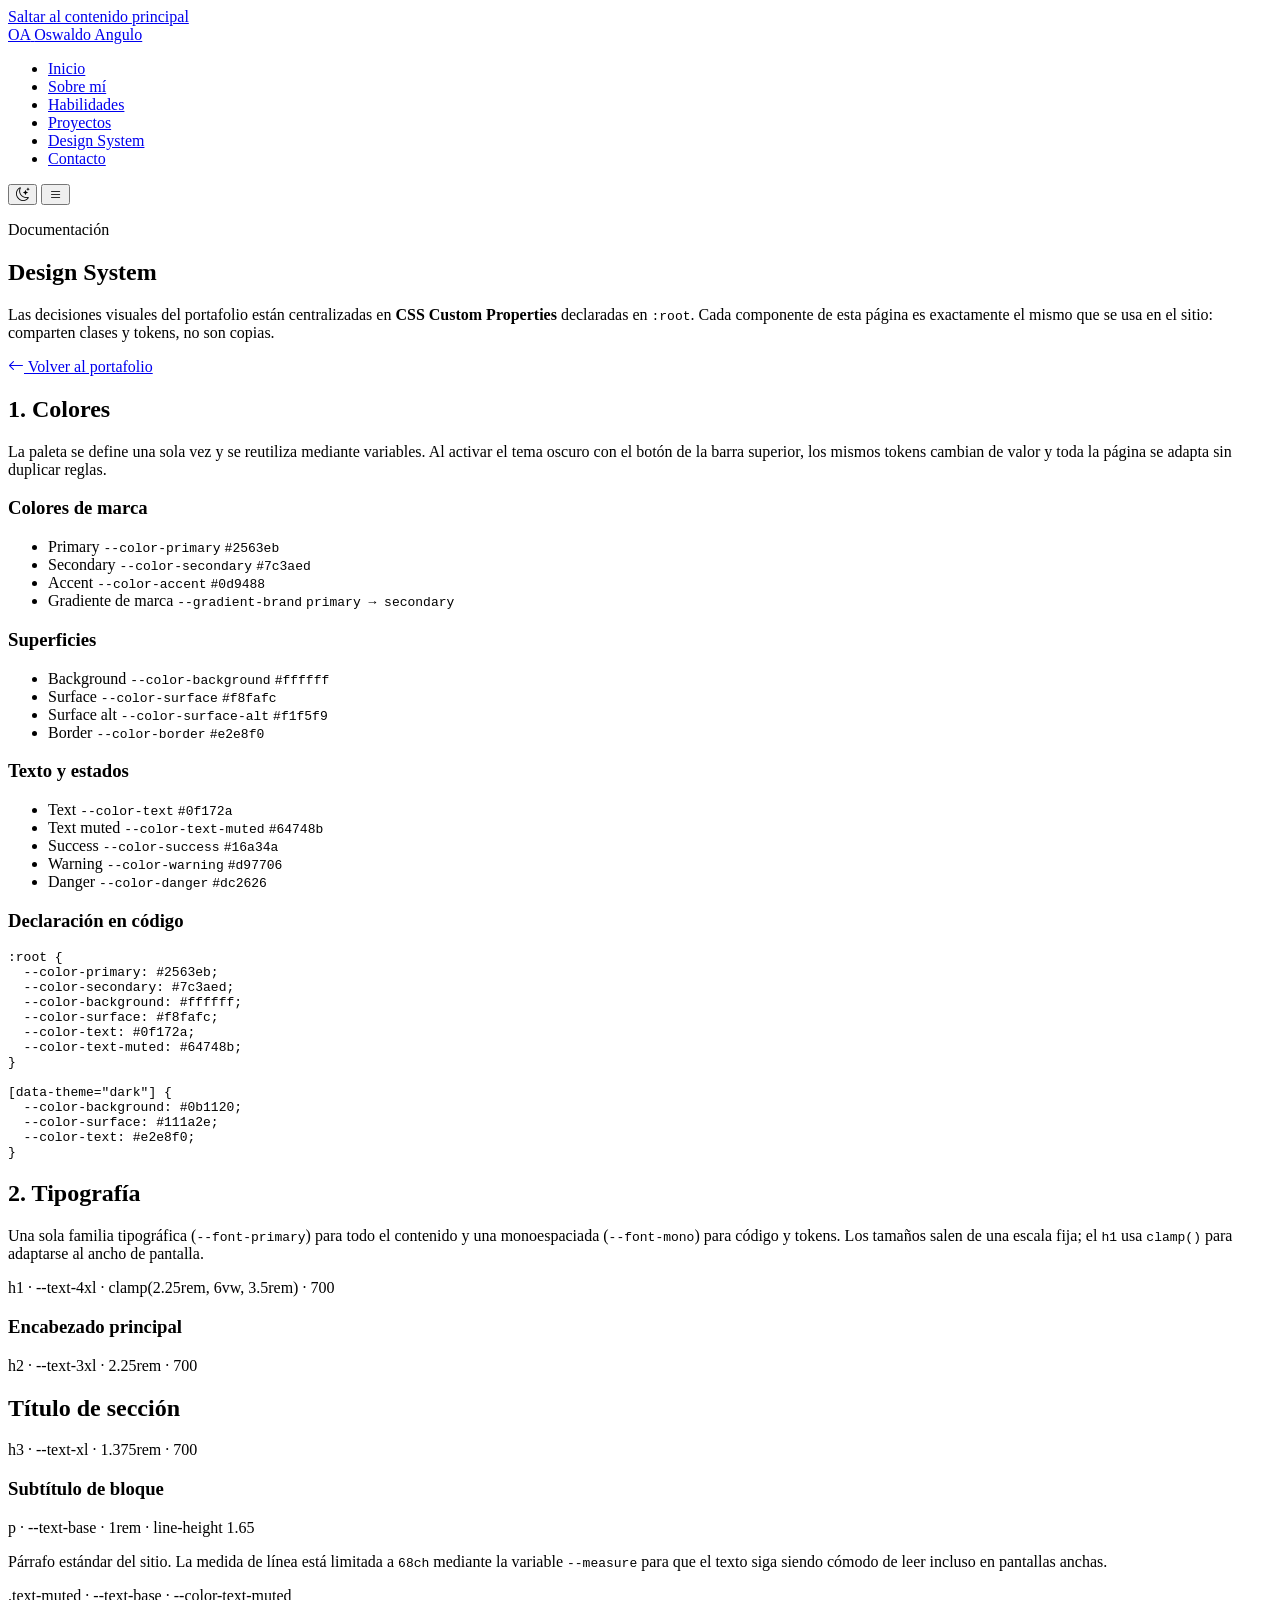
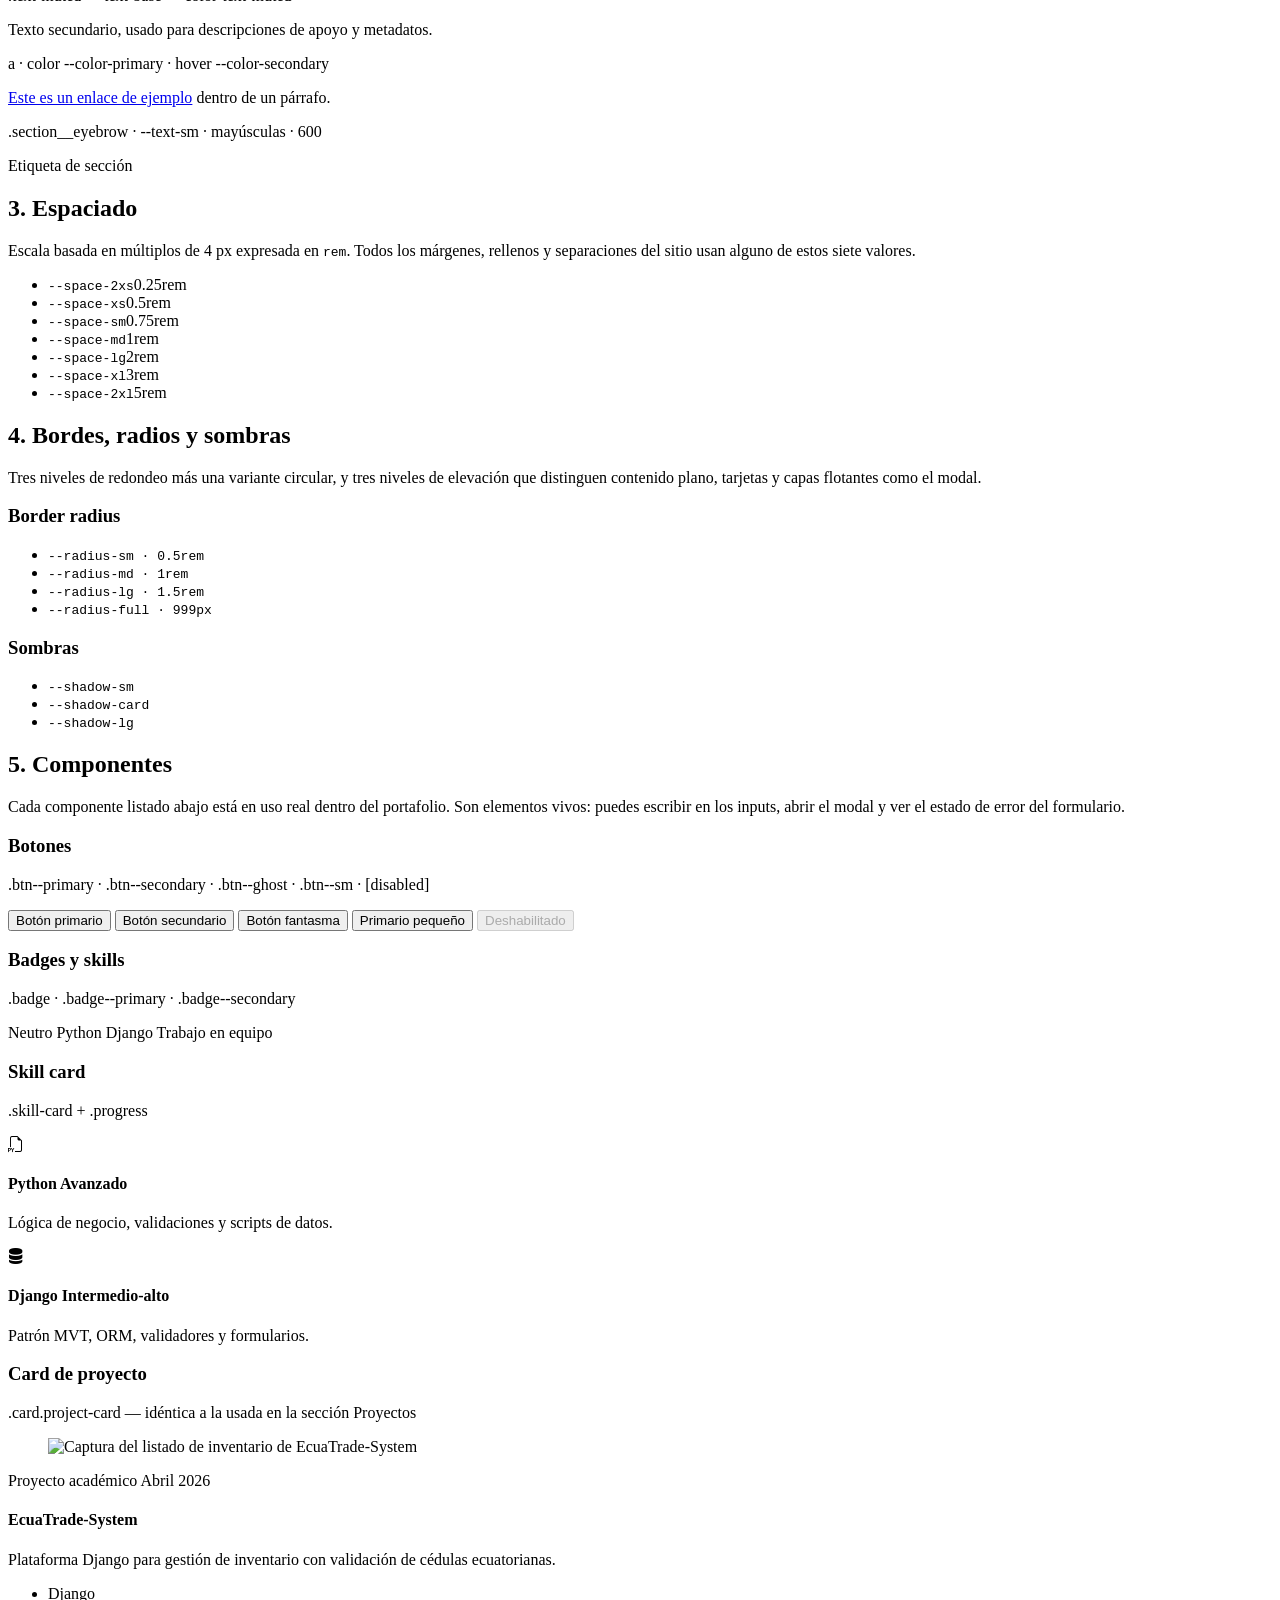
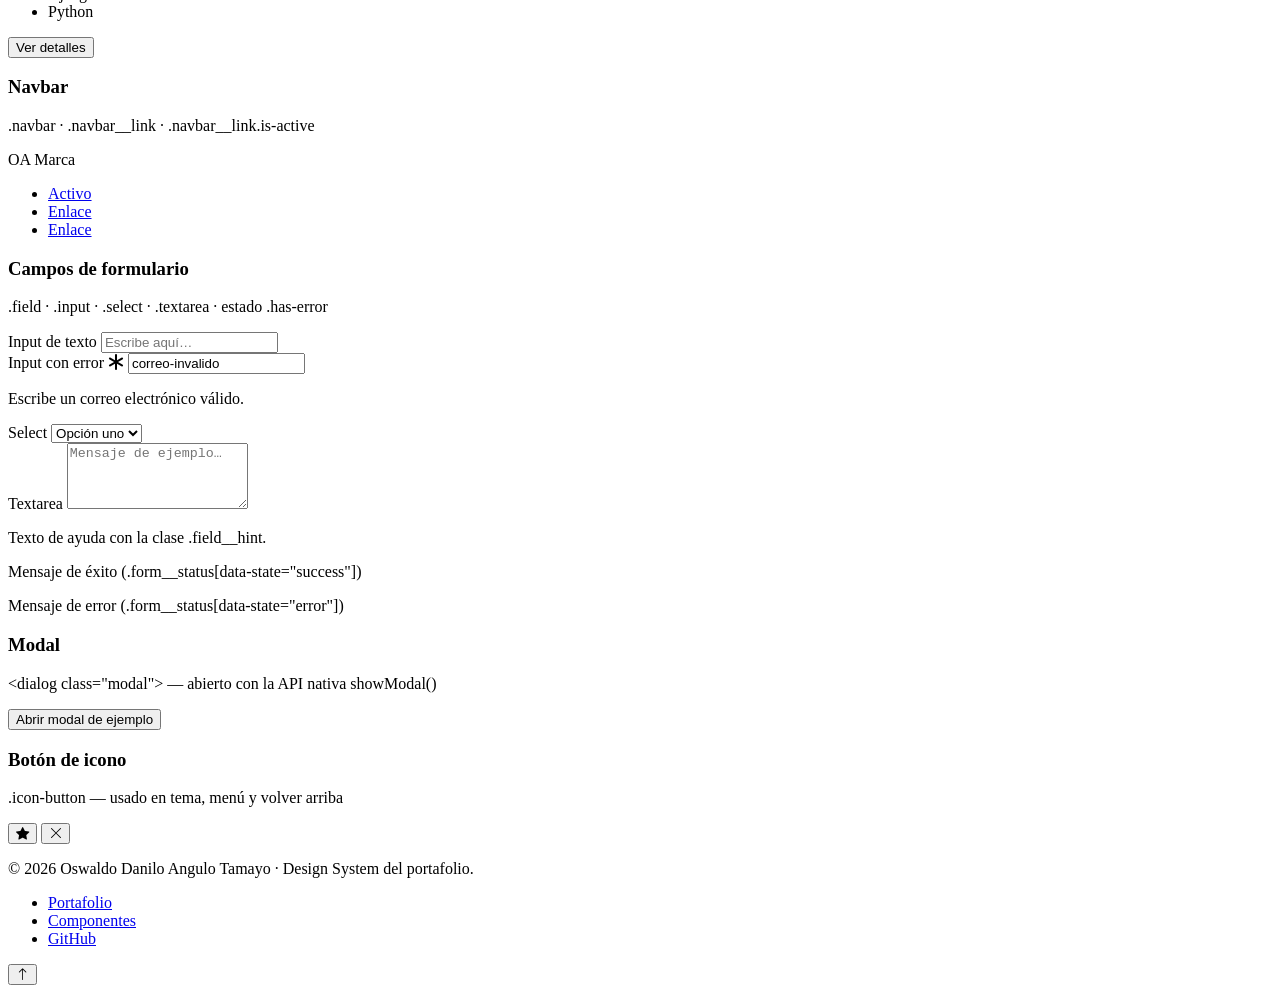
==== design-system.html @ 6b870118 "feat(design-system): documenta paleta, tipografia, espaciado y componentes" ====
<!DOCTYPE html>
<html lang="es">
<head>
  <meta charset="UTF-8">
  <meta name="viewport" content="width=device-width, initial-scale=1.0">
  <meta name="description" content="Design System del portafolio de Oswaldo Angulo: paleta de colores, tipografía, escala de espaciado y componentes reutilizables documentados.">
  <meta name="author" content="Oswaldo Danilo Angulo Tamayo">
  <meta name="theme-color" content="#2563eb">
  <title>Design System · Portafolio de Oswaldo Angulo</title>
  <link rel="icon" href="assets/img/favicon.svg" type="image/svg+xml">
  <link rel="stylesheet" href="https://cdn.jsdelivr.net/npm/bootstrap-icons@1.11.3/font/bootstrap-icons.css">
  <link rel="stylesheet" href="css/styles.css">
</head>
<body>
  <a class="skip-link" href="#contenido">Saltar al contenido principal</a>

  <header class="header">
    <div class="container">
      <nav class="navbar" aria-label="Navegación principal">
        <a class="navbar__brand" href="index.html">
          <span class="navbar__brand-mark" aria-hidden="true">OA</span>
          <span>Oswaldo Angulo</span>
        </a>

        <ul class="navbar__menu" id="nav-menu">
          <li><a class="navbar__link" href="index.html#inicio">Inicio</a></li>
          <li><a class="navbar__link" href="index.html#sobre-mi">Sobre mí</a></li>
          <li><a class="navbar__link" href="index.html#habilidades">Habilidades</a></li>
          <li><a class="navbar__link" href="index.html#proyectos">Proyectos</a></li>
          <li><a class="navbar__link is-active" href="design-system.html" aria-current="page">Design System</a></li>
          <li><a class="navbar__link" href="index.html#contacto">Contacto</a></li>
        </ul>

        <div class="navbar__actions">
          <button class="icon-button" id="theme-toggle" type="button"
                  aria-label="Cambiar entre tema claro y oscuro" aria-pressed="false">
            <i class="bi bi-moon-stars" id="theme-icon" aria-hidden="true"></i>
          </button>
          <button class="icon-button navbar__toggle" id="nav-toggle" type="button"
                  aria-label="Abrir menú de navegación" aria-expanded="false" aria-controls="nav-menu">
            <span aria-hidden="true"><i class="bi bi-list" aria-hidden="true"></i></span>
          </button>
        </div>
      </nav>
    </div>
  </header>

  <main id="contenido">

    <section class="ds-header">
      <div class="container">
        <p class="section__eyebrow">Documentación</p>
        <h1>Design System</h1>
        <p class="hero__lead">
          Las decisiones visuales del portafolio están centralizadas en
          <strong>CSS Custom Properties</strong> declaradas en <code>:root</code>. Cada componente
          de esta página es exactamente el mismo que se usa en el sitio: comparten clases y tokens,
          no son copias.
        </p>
        <p>
          <a class="btn btn--secondary" href="index.html"><i class="bi bi-arrow-left" aria-hidden="true"></i> Volver al portafolio</a>
        </p>
      </div>
    </section>

    <section class="section" id="colores">
      <div class="container">
        <article class="ds-block">
          <h2 class="ds-block__title">1. Colores</h2>
          <p class="ds-block__intro">
            La paleta se define una sola vez y se reutiliza mediante variables. Al activar el tema
            oscuro con el botón de la barra superior, los mismos tokens cambian de valor y toda la
            página se adapta sin duplicar reglas.
          </p>

          <h3 class="ds-subtitle">Colores de marca</h3>
          <ul class="swatch-grid">
            <li class="swatch">
              <div class="swatch__sample" style="background-color: var(--color-primary)"></div>
              <div class="swatch__info">
                <span class="swatch__name">Primary</span>
                <code class="swatch__token">--color-primary</code>
                <code class="swatch__value">#2563eb</code>
              </div>
            </li>
            <li class="swatch">
              <div class="swatch__sample" style="background-color: var(--color-secondary)"></div>
              <div class="swatch__info">
                <span class="swatch__name">Secondary</span>
                <code class="swatch__token">--color-secondary</code>
                <code class="swatch__value">#7c3aed</code>
              </div>
            </li>
            <li class="swatch">
              <div class="swatch__sample" style="background-color: var(--color-accent)"></div>
              <div class="swatch__info">
                <span class="swatch__name">Accent</span>
                <code class="swatch__token">--color-accent</code>
                <code class="swatch__value">#0d9488</code>
              </div>
            </li>
            <li class="swatch">
              <div class="swatch__sample" style="background: var(--gradient-brand)"></div>
              <div class="swatch__info">
                <span class="swatch__name">Gradiente de marca</span>
                <code class="swatch__token">--gradient-brand</code>
                <code class="swatch__value">primary → secondary</code>
              </div>
            </li>
          </ul>

          <h3 class="ds-subtitle">Superficies</h3>
          <ul class="swatch-grid">
            <li class="swatch">
              <div class="swatch__sample" style="background-color: var(--color-background)"></div>
              <div class="swatch__info">
                <span class="swatch__name">Background</span>
                <code class="swatch__token">--color-background</code>
                <code class="swatch__value">#ffffff</code>
              </div>
            </li>
            <li class="swatch">
              <div class="swatch__sample" style="background-color: var(--color-surface)"></div>
              <div class="swatch__info">
                <span class="swatch__name">Surface</span>
                <code class="swatch__token">--color-surface</code>
                <code class="swatch__value">#f8fafc</code>
              </div>
            </li>
            <li class="swatch">
              <div class="swatch__sample" style="background-color: var(--color-surface-alt)"></div>
              <div class="swatch__info">
                <span class="swatch__name">Surface alt</span>
                <code class="swatch__token">--color-surface-alt</code>
                <code class="swatch__value">#f1f5f9</code>
              </div>
            </li>
            <li class="swatch">
              <div class="swatch__sample" style="background-color: var(--color-border)"></div>
              <div class="swatch__info">
                <span class="swatch__name">Border</span>
                <code class="swatch__token">--color-border</code>
                <code class="swatch__value">#e2e8f0</code>
              </div>
            </li>
          </ul>

          <h3 class="ds-subtitle">Texto y estados</h3>
          <ul class="swatch-grid">
            <li class="swatch">
              <div class="swatch__sample" style="background-color: var(--color-text)"></div>
              <div class="swatch__info">
                <span class="swatch__name">Text</span>
                <code class="swatch__token">--color-text</code>
                <code class="swatch__value">#0f172a</code>
              </div>
            </li>
            <li class="swatch">
              <div class="swatch__sample" style="background-color: var(--color-text-muted)"></div>
              <div class="swatch__info">
                <span class="swatch__name">Text muted</span>
                <code class="swatch__token">--color-text-muted</code>
                <code class="swatch__value">#64748b</code>
              </div>
            </li>
            <li class="swatch">
              <div class="swatch__sample" style="background-color: var(--color-success)"></div>
              <div class="swatch__info">
                <span class="swatch__name">Success</span>
                <code class="swatch__token">--color-success</code>
                <code class="swatch__value">#16a34a</code>
              </div>
            </li>
            <li class="swatch">
              <div class="swatch__sample" style="background-color: var(--color-warning)"></div>
              <div class="swatch__info">
                <span class="swatch__name">Warning</span>
                <code class="swatch__token">--color-warning</code>
                <code class="swatch__value">#d97706</code>
              </div>
            </li>
            <li class="swatch">
              <div class="swatch__sample" style="background-color: var(--color-danger)"></div>
              <div class="swatch__info">
                <span class="swatch__name">Danger</span>
                <code class="swatch__token">--color-danger</code>
                <code class="swatch__value">#dc2626</code>
              </div>
            </li>
          </ul>

          <h3 class="ds-subtitle">Declaración en código</h3>
          <pre class="code-block"><code>:root {
  --color-primary: #2563eb;
  --color-secondary: #7c3aed;
  --color-background: #ffffff;
  --color-surface: #f8fafc;
  --color-text: #0f172a;
  --color-text-muted: #64748b;
}

[data-theme="dark"] {
  --color-background: #0b1120;
  --color-surface: #111a2e;
  --color-text: #e2e8f0;
}</code></pre>
        </article>

        <article class="ds-block" id="tipografia">
          <h2 class="ds-block__title">2. Tipografía</h2>
          <p class="ds-block__intro">
            Una sola familia tipográfica (<code>--font-primary</code>) para todo el contenido y una
            monoespaciada (<code>--font-mono</code>) para código y tokens. Los tamaños salen de una
            escala fija; el <code>h1</code> usa <code>clamp()</code> para adaptarse al ancho de pantalla.
          </p>

          <div class="type-sample">
            <p class="type-sample__meta">h1 · --text-4xl · clamp(2.25rem, 6vw, 3.5rem) · 700</p>
            <h1>Encabezado principal</h1>
          </div>

          <div class="type-sample">
            <p class="type-sample__meta">h2 · --text-3xl · 2.25rem · 700</p>
            <h2>Título de sección</h2>
          </div>

          <div class="type-sample">
            <p class="type-sample__meta">h3 · --text-xl · 1.375rem · 700</p>
            <h3>Subtítulo de bloque</h3>
          </div>

          <div class="type-sample">
            <p class="type-sample__meta">p · --text-base · 1rem · line-height 1.65</p>
            <p>
              Párrafo estándar del sitio. La medida de línea está limitada a <code>68ch</code>
              mediante la variable <code>--measure</code> para que el texto siga siendo cómodo de
              leer incluso en pantallas anchas.
            </p>
          </div>

          <div class="type-sample">
            <p class="type-sample__meta">.text-muted · --text-base · --color-text-muted</p>
            <p class="text-muted">
              Texto secundario, usado para descripciones de apoyo y metadatos.
            </p>
          </div>

          <div class="type-sample">
            <p class="type-sample__meta">a · color --color-primary · hover --color-secondary</p>
            <p><a href="index.html#proyectos">Este es un enlace de ejemplo</a> dentro de un párrafo.</p>
          </div>

          <div class="type-sample">
            <p class="type-sample__meta">.section__eyebrow · --text-sm · mayúsculas · 600</p>
            <p class="section__eyebrow">Etiqueta de sección</p>
          </div>
        </article>

        <article class="ds-block" id="espaciado">
          <h2 class="ds-block__title">3. Espaciado</h2>
          <p class="ds-block__intro">
            Escala basada en múltiplos de 4&nbsp;px expresada en <code>rem</code>. Todos los
            márgenes, rellenos y separaciones del sitio usan alguno de estos siete valores.
          </p>

          <ul class="spacing-list">
            <li class="spacing-row">
              <code>--space-2xs</code><span>0.25rem</span>
              <span class="spacing-row__bar" style="width: var(--space-2xs)"></span>
            </li>
            <li class="spacing-row">
              <code>--space-xs</code><span>0.5rem</span>
              <span class="spacing-row__bar" style="width: var(--space-xs)"></span>
            </li>
            <li class="spacing-row">
              <code>--space-sm</code><span>0.75rem</span>
              <span class="spacing-row__bar" style="width: var(--space-sm)"></span>
            </li>
            <li class="spacing-row">
              <code>--space-md</code><span>1rem</span>
              <span class="spacing-row__bar" style="width: var(--space-md)"></span>
            </li>
            <li class="spacing-row">
              <code>--space-lg</code><span>2rem</span>
              <span class="spacing-row__bar" style="width: var(--space-lg)"></span>
            </li>
            <li class="spacing-row">
              <code>--space-xl</code><span>3rem</span>
              <span class="spacing-row__bar" style="width: var(--space-xl)"></span>
            </li>
            <li class="spacing-row">
              <code>--space-2xl</code><span>5rem</span>
              <span class="spacing-row__bar" style="width: var(--space-2xl)"></span>
            </li>
          </ul>
        </article>

        <article class="ds-block" id="bordes">
          <h2 class="ds-block__title">4. Bordes, radios y sombras</h2>
          <p class="ds-block__intro">
            Tres niveles de redondeo más una variante circular, y tres niveles de elevación que
            distinguen contenido plano, tarjetas y capas flotantes como el modal.
          </p>

          <h3 class="ds-subtitle">Border radius</h3>
          <ul class="token-grid">
            <li>
              <div class="token-demo token-demo--radius-sm"></div>
              <code class="token-label">--radius-sm · 0.5rem</code>
            </li>
            <li>
              <div class="token-demo token-demo--radius-md"></div>
              <code class="token-label">--radius-md · 1rem</code>
            </li>
            <li>
              <div class="token-demo token-demo--radius-lg"></div>
              <code class="token-label">--radius-lg · 1.5rem</code>
            </li>
            <li>
              <div class="token-demo token-demo--radius-full"></div>
              <code class="token-label">--radius-full · 999px</code>
            </li>
          </ul>

          <h3 class="ds-subtitle">Sombras</h3>
          <ul class="token-grid">
            <li>
              <div class="token-demo token-demo--shadow-sm"></div>
              <code class="token-label">--shadow-sm</code>
            </li>
            <li>
              <div class="token-demo token-demo--shadow-card"></div>
              <code class="token-label">--shadow-card</code>
            </li>
            <li>
              <div class="token-demo token-demo--shadow-lg"></div>
              <code class="token-label">--shadow-lg</code>
            </li>
          </ul>
        </article>

        <article class="ds-block" id="componentes">
          <h2 class="ds-block__title">5. Componentes</h2>
          <p class="ds-block__intro">
            Cada componente listado abajo está en uso real dentro del portafolio. Son elementos
            vivos: puedes escribir en los inputs, abrir el modal y ver el estado de error del formulario.
          </p>

          <h3 class="ds-subtitle">Botones</h3>
          <div class="showcase">
            <p class="showcase__caption">.btn--primary · .btn--secondary · .btn--ghost · .btn--sm · [disabled]</p>
            <button class="btn btn--primary" type="button">Botón primario</button>
            <button class="btn btn--secondary" type="button">Botón secundario</button>
            <button class="btn btn--ghost" type="button">Botón fantasma</button>
            <button class="btn btn--primary btn--sm" type="button">Primario pequeño</button>
            <button class="btn btn--primary" type="button" disabled>Deshabilitado</button>
          </div>

          <h3 class="ds-subtitle">Badges y skills</h3>
          <div class="showcase">
            <p class="showcase__caption">.badge · .badge--primary · .badge--secondary</p>
            <span class="badge">Neutro</span>
            <span class="badge badge--primary">Python</span>
            <span class="badge badge--primary">Django</span>
            <span class="badge badge--secondary">Trabajo en equipo</span>
          </div>

          <h3 class="ds-subtitle">Skill card</h3>
          <div class="showcase showcase--grid">
            <p class="showcase__caption">.skill-card + .progress</p>
            <article class="skill-card">
              <p class="skill-card__icon" aria-hidden="true"><i class="bi bi-filetype-py" aria-hidden="true"></i></p>
              <div class="skill-card__content">
                <h4 class="skill-card__name">Python <span class="skill-card__level">Avanzado</span></h4>
                <p class="skill-card__desc">Lógica de negocio, validaciones y scripts de datos.</p>
                <div class="progress"><span class="progress__bar" data-level="88"></span></div>
              </div>
            </article>
            <article class="skill-card">
              <p class="skill-card__icon" aria-hidden="true"><i class="bi bi-server" aria-hidden="true"></i></p>
              <div class="skill-card__content">
                <h4 class="skill-card__name">Django <span class="skill-card__level">Intermedio-alto</span></h4>
                <p class="skill-card__desc">Patrón MVT, ORM, validadores y formularios.</p>
                <div class="progress"><span class="progress__bar" data-level="82"></span></div>
              </div>
            </article>
          </div>

          <h3 class="ds-subtitle">Card de proyecto</h3>
          <div class="showcase showcase--grid">
            <p class="showcase__caption">.card.project-card — idéntica a la usada en la sección Proyectos</p>
            <article class="card project-card">
              <figure class="project-card__figure">
                <img class="project-card__image" src="assets/img/proyecto-ecuatrade.svg"
                     alt="Captura del listado de inventario de EcuaTrade-System"
                     width="640" height="400" loading="lazy">
              </figure>
              <div class="card__body">
                <p class="project-card__meta">
                  <span>Proyecto académico</span>
                  <span>Abril 2026</span>
                </p>
                <h4 class="card__title">EcuaTrade-System</h4>
                <p class="card__text">
                  Plataforma Django para gestión de inventario con validación de cédulas ecuatorianas.
                </p>
                <ul class="badge-list">
                  <li><span class="badge badge--primary">Django</span></li>
                  <li><span class="badge badge--primary">Python</span></li>
                </ul>
                <div class="card__footer">
                  <button class="btn btn--primary btn--sm" type="button" data-open-project="ecuatrade">
                    Ver detalles
                  </button>
                </div>
              </div>
            </article>
          </div>

          <h3 class="ds-subtitle">Navbar</h3>
          <div class="showcase">
            <p class="showcase__caption">.navbar · .navbar__link · .navbar__link.is-active</p>
            <nav class="navbar" aria-label="Ejemplo de barra de navegación">
              <span class="navbar__brand">
                <span class="navbar__brand-mark" aria-hidden="true">OA</span>
                <span>Marca</span>
              </span>
              <ul class="navbar__menu">
                <li><a class="navbar__link is-active" href="#componentes">Activo</a></li>
                <li><a class="navbar__link" href="#componentes">Enlace</a></li>
                <li><a class="navbar__link" href="#componentes">Enlace</a></li>
              </ul>
            </nav>
          </div>

          <h3 class="ds-subtitle">Campos de formulario</h3>
          <form class="form" aria-label="Ejemplo de campos de formulario">
            <p class="showcase__caption">.field · .input · .select · .textarea · estado .has-error</p>

            <div class="form__row">
              <div class="field">
                <label class="field__label" for="ds-input">Input de texto</label>
                <input class="input" type="text" id="ds-input" name="ds-input"
                       placeholder="Escribe aquí…">
              </div>

              <div class="field has-error">
                <label class="field__label" for="ds-input-error">
                  Input con error <i class="bi bi-asterisk field__required" aria-hidden="true"></i>
                </label>
                <input class="input" type="email" id="ds-input-error" name="ds-input-error"
                       value="correo-invalido" aria-invalid="true" aria-describedby="ds-error">
                <p class="field__error" id="ds-error">Escribe un correo electrónico válido.</p>
              </div>
            </div>

            <div class="field">
              <label class="field__label" for="ds-select">Select</label>
              <select class="select" id="ds-select" name="ds-select">
                <option>Opción uno</option>
                <option>Opción dos</option>
              </select>
            </div>

            <div class="field">
              <label class="field__label" for="ds-textarea">Textarea</label>
              <textarea class="textarea" id="ds-textarea" name="ds-textarea" rows="4"
                        placeholder="Mensaje de ejemplo…" aria-describedby="ds-hint"></textarea>
              <p class="field__hint" id="ds-hint">Texto de ayuda con la clase .field__hint.</p>
            </div>

            <p class="form__status" data-state="success">Mensaje de éxito (.form__status[data-state="success"])</p>
            <p class="form__status" data-state="error">Mensaje de error (.form__status[data-state="error"])</p>
          </form>

          <h3 class="ds-subtitle">Modal</h3>
          <div class="showcase">
            <p class="showcase__caption">&lt;dialog class="modal"&gt; — abierto con la API nativa showModal()</p>
            <button class="btn btn--secondary" type="button" data-open-project="fraude">
              Abrir modal de ejemplo
            </button>
          </div>

          <h3 class="ds-subtitle">Botón de icono</h3>
          <div class="showcase">
            <p class="showcase__caption">.icon-button — usado en tema, menú y volver arriba</p>
            <button class="icon-button" type="button" aria-label="Ejemplo de botón de icono">
              <span aria-hidden="true"><i class="bi bi-star-fill" aria-hidden="true"></i></span>
            </button>
            <button class="icon-button" type="button" aria-label="Ejemplo de botón de cierre">
              <span aria-hidden="true"><i class="bi bi-x-lg" aria-hidden="true"></i></span>
            </button>
          </div>
        </article>
      </div>
    </section>

  </main>

  <footer class="footer">
    <div class="container footer__inner">
      <p class="footer__text">
        © <span id="anio-actual">2026</span> Oswaldo Danilo Angulo Tamayo · Design System del portafolio.
      </p>
      <ul class="footer__links">
        <li><a href="index.html">Portafolio</a></li>
        <li><a href="#componentes">Componentes</a></li>
        <li><a href="https://github.com/danilo323" target="_blank" rel="noopener noreferrer">GitHub</a></li>
      </ul>
    </div>
  </footer>

  <dialog class="modal" id="project-modal" aria-labelledby="modal-title">
    <div class="modal__header">
      <h2 class="modal__title" id="modal-title">Detalle del proyecto</h2>
      <button class="icon-button" type="button" id="modal-close" aria-label="Cerrar ventana de detalle">
        <span aria-hidden="true"><i class="bi bi-x-lg" aria-hidden="true"></i></span>
      </button>
    </div>
    <div class="modal__body" id="modal-body"></div>
    <div class="modal__footer" id="modal-footer"></div>
  </dialog>

  <button class="icon-button back-to-top" id="back-to-top" type="button" aria-label="Volver al inicio de la página">
    <span aria-hidden="true"><i class="bi bi-arrow-up" aria-hidden="true"></i></span>
  </button>

  <script src="js/main.js"></script>
</body>
</html>
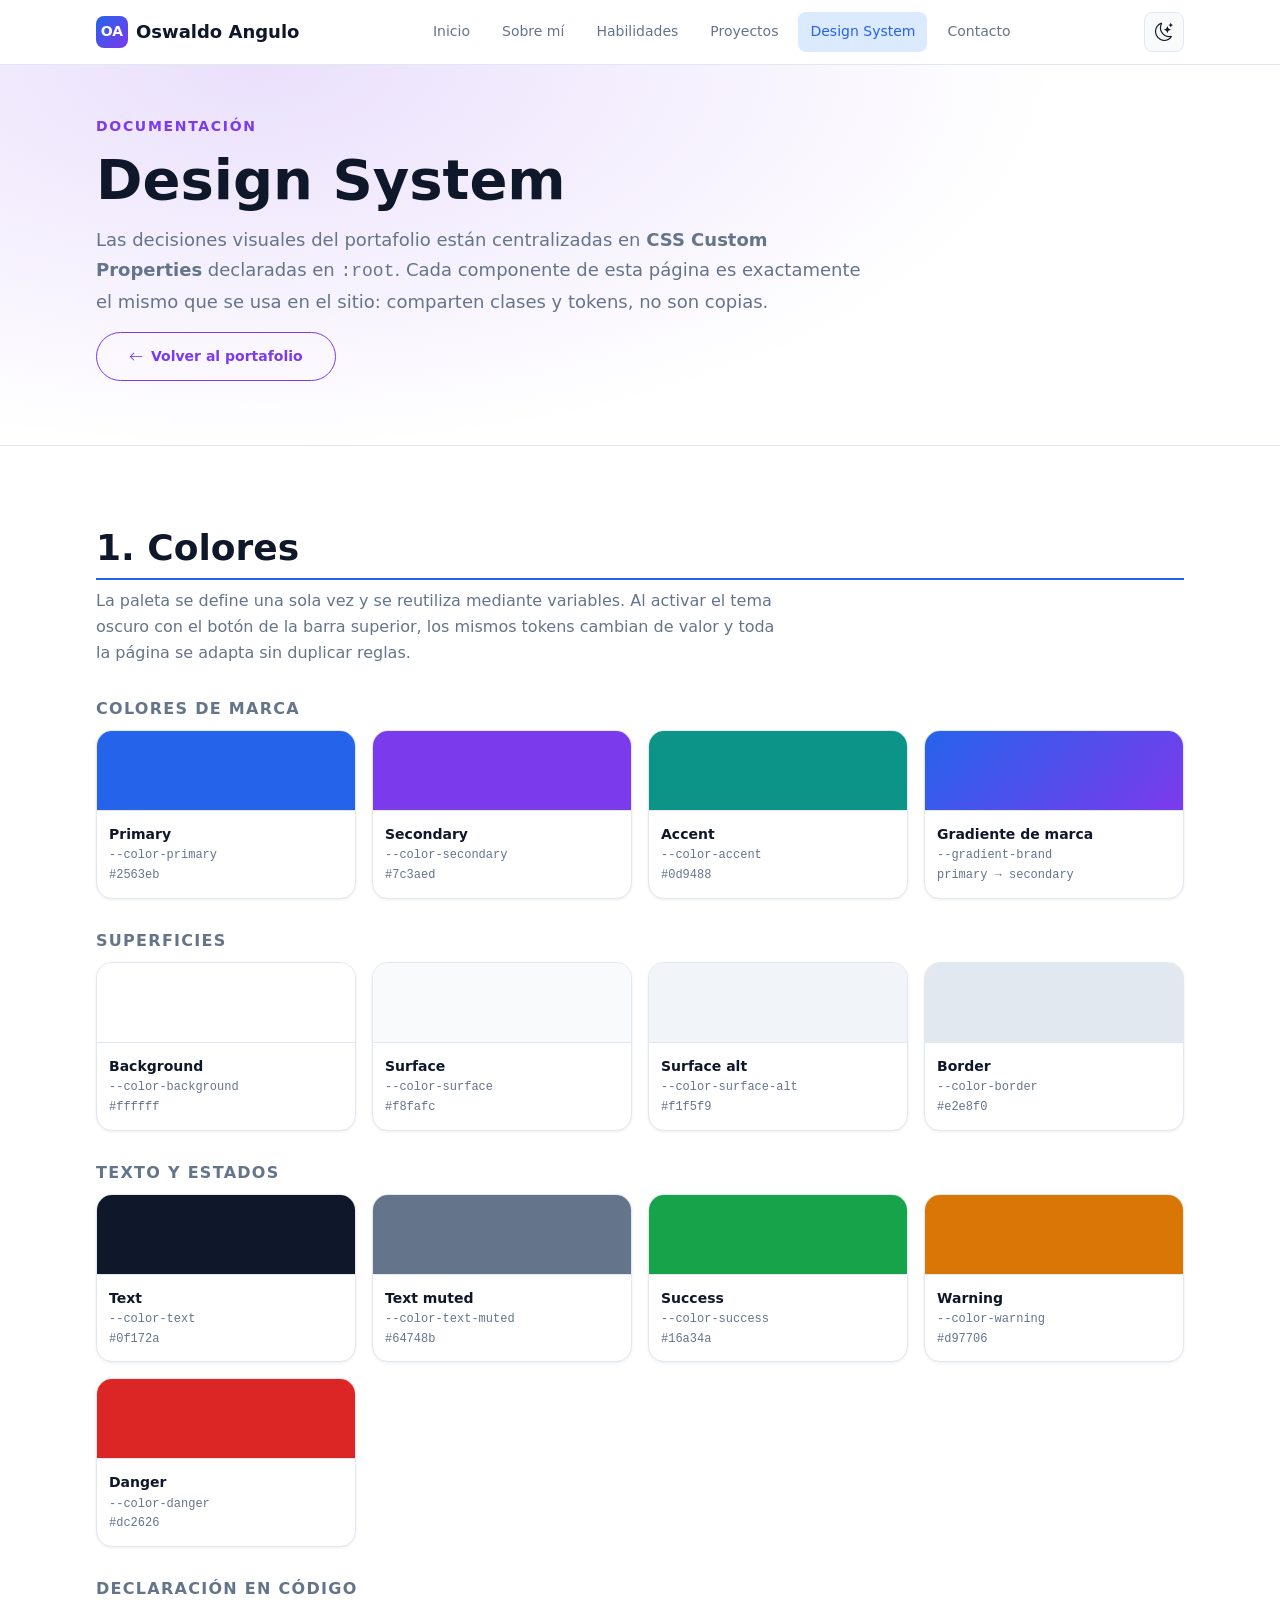
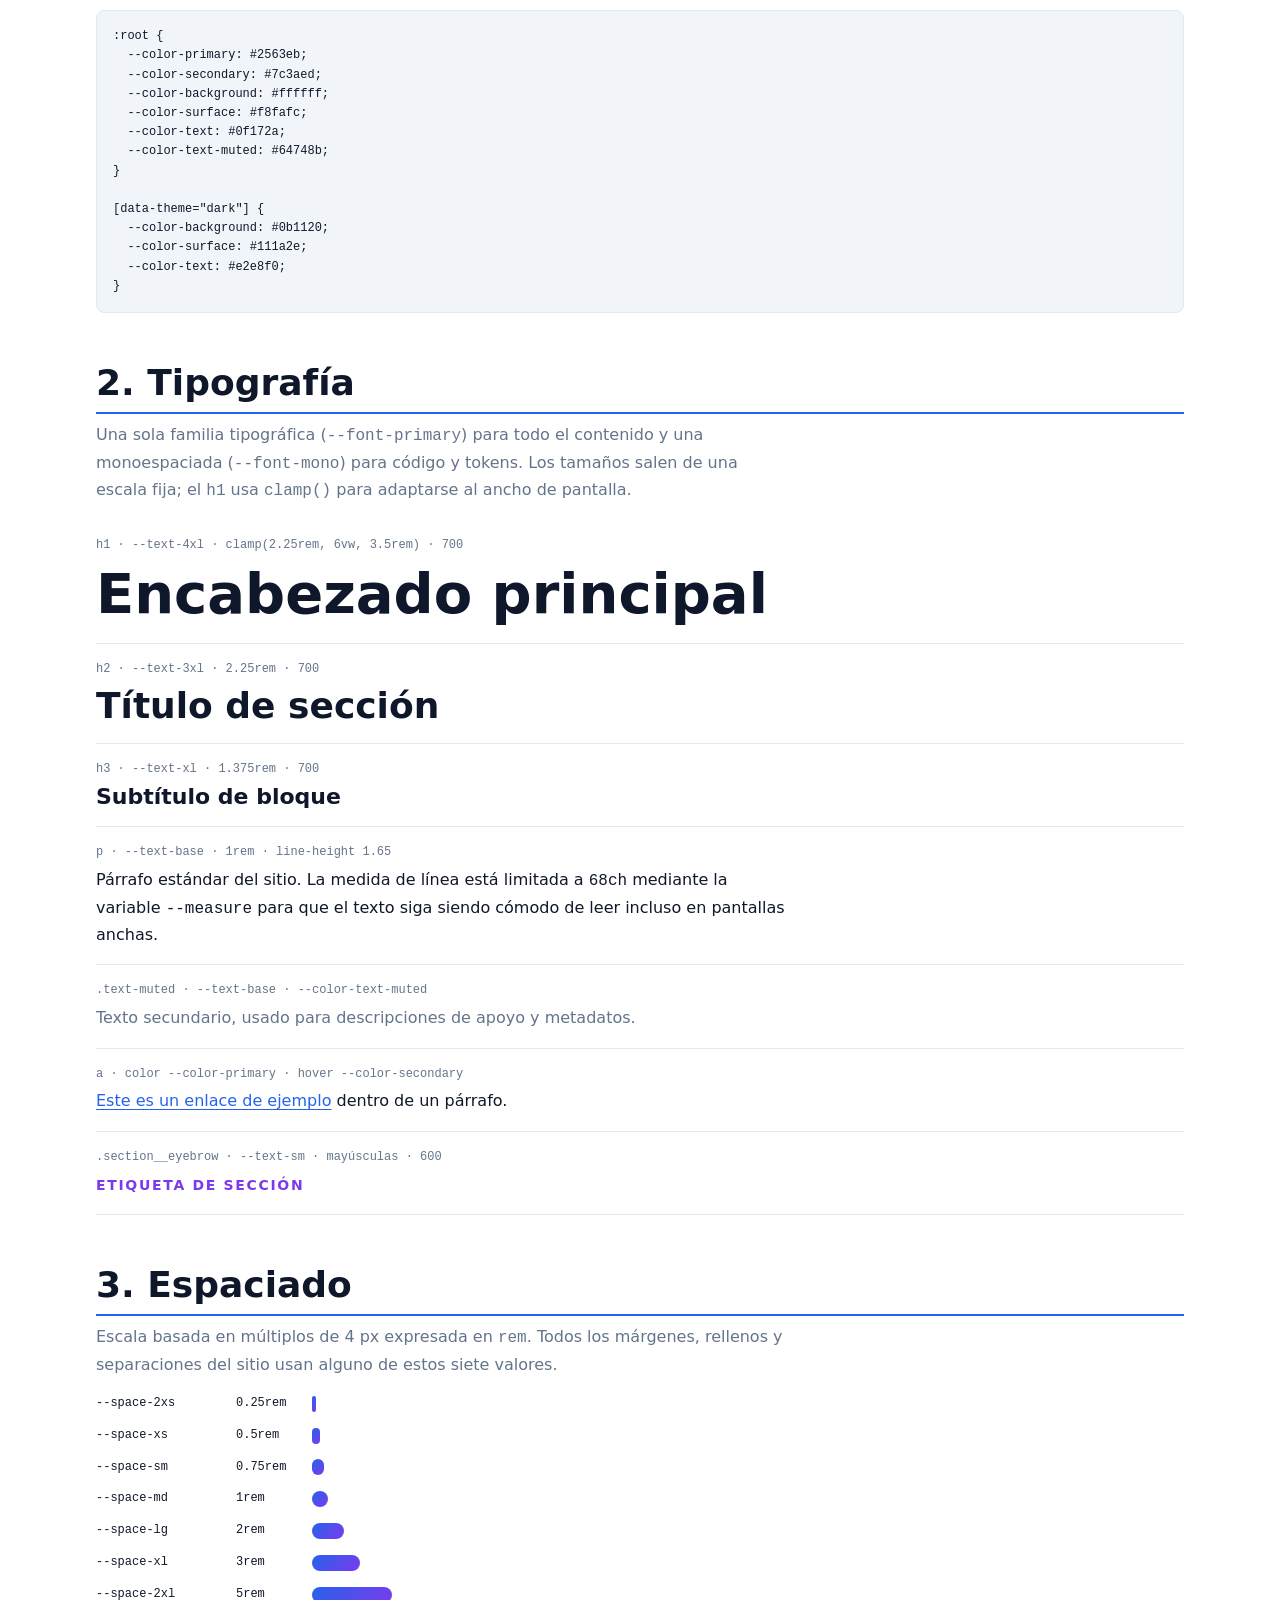
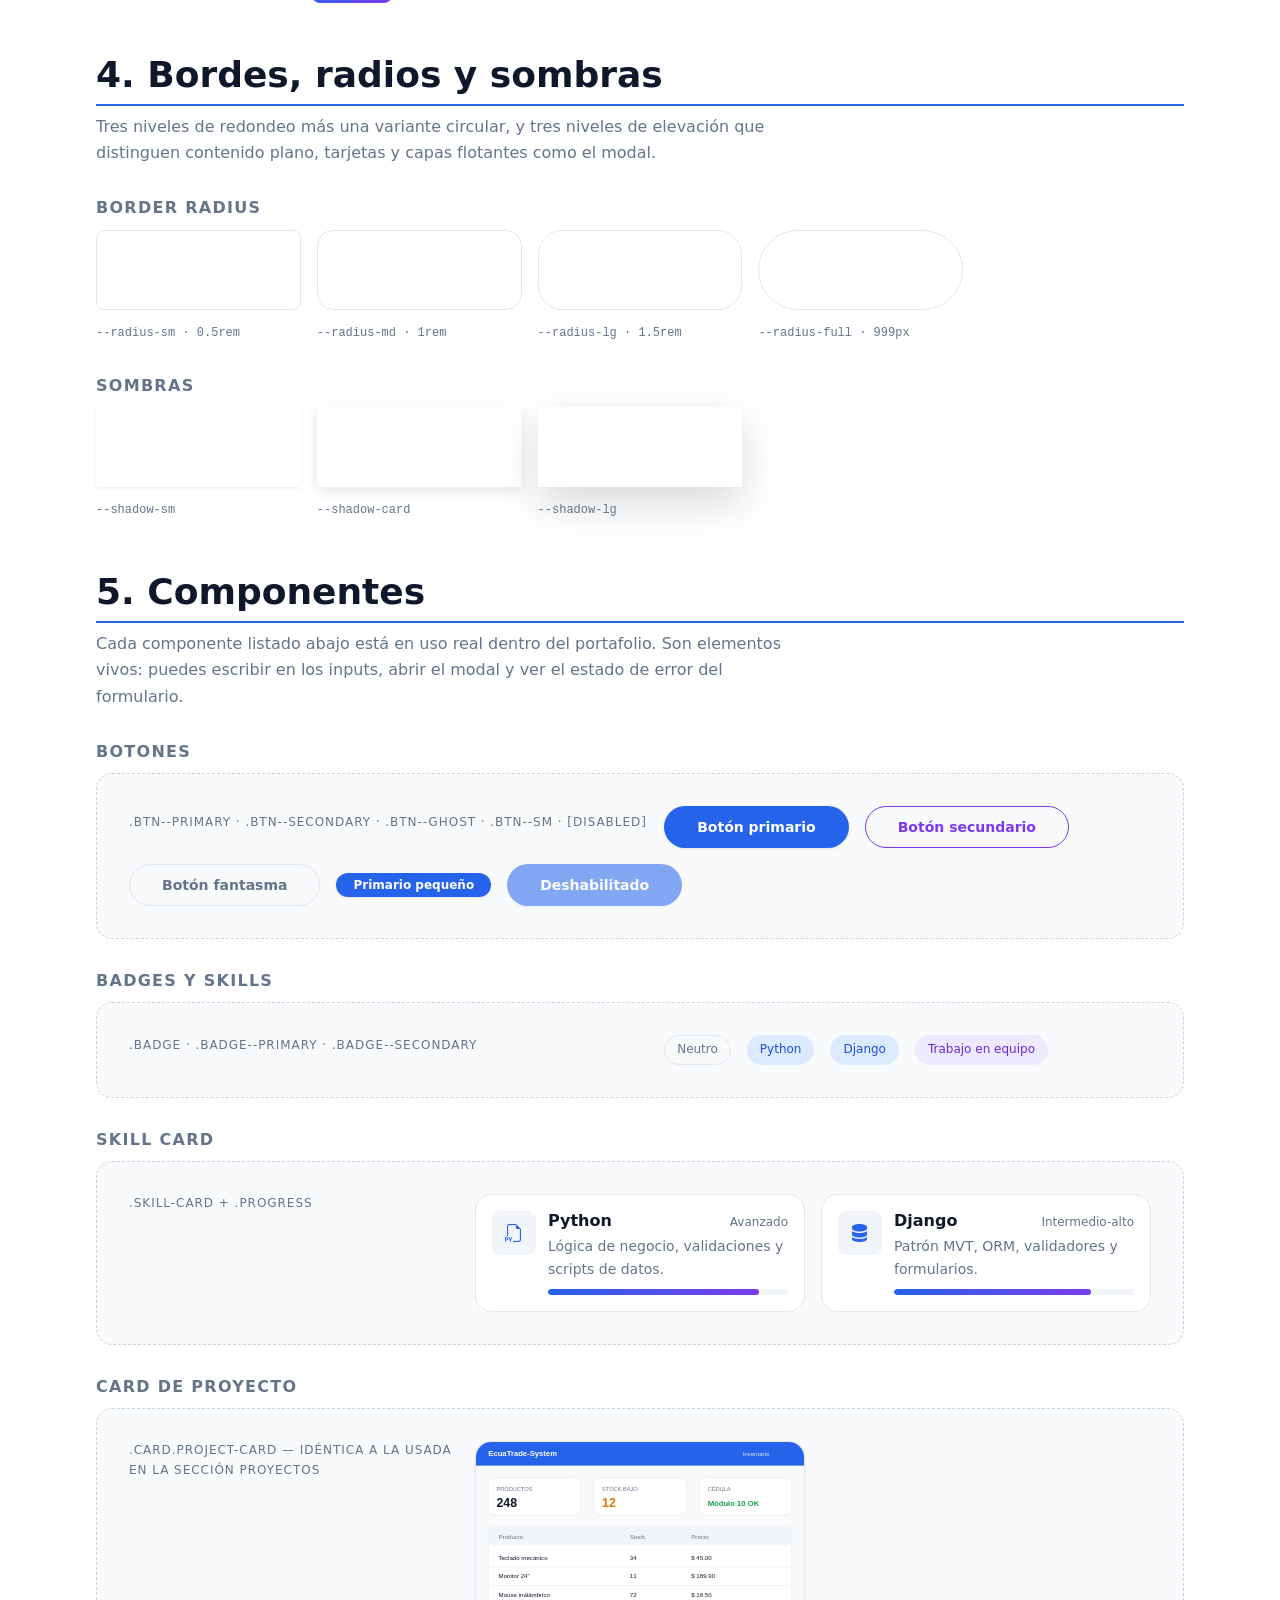
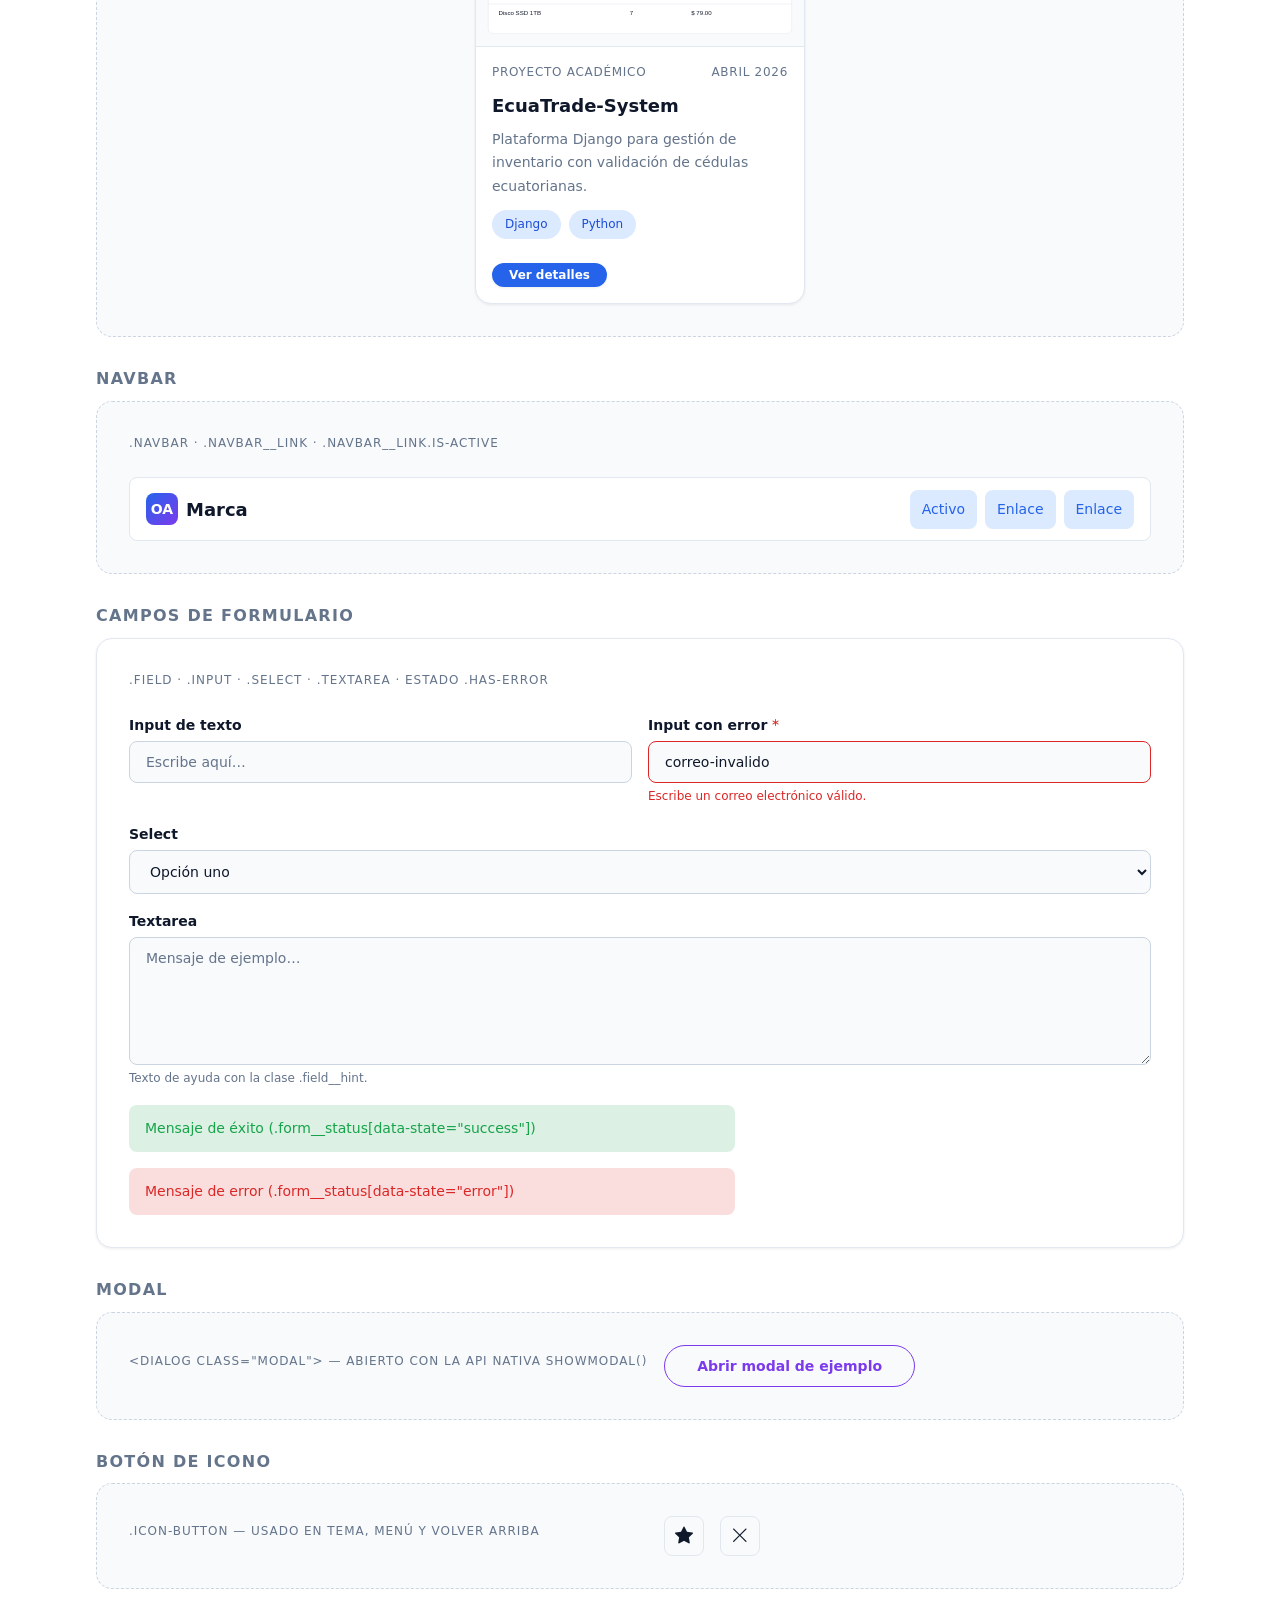
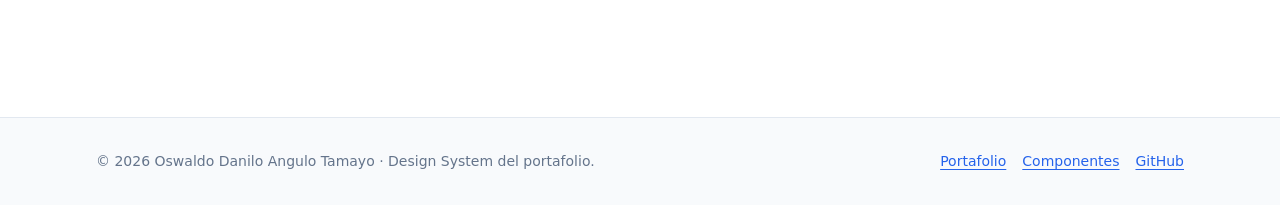
==== commit bc8d5c7e: "fix(a11y): un solo h1 por pagina y simplifica el marcado de los iconos Las muestras tipograficas del" ====
--- a/design-system.html
+++ b/design-system.html
@@ -38,7 +38,7 @@
           </button>
           <button class="icon-button navbar__toggle" id="nav-toggle" type="button"
                   aria-label="Abrir menú de navegación" aria-expanded="false" aria-controls="nav-menu">
-            <span aria-hidden="true"><i class="bi bi-list" aria-hidden="true"></i></span>
+            <i class="bi bi-list" aria-hidden="true"></i>
           </button>
         </div>
       </nav>
@@ -216,17 +216,17 @@
 
           <div class="type-sample">
             <p class="type-sample__meta">h1 · --text-4xl · clamp(2.25rem, 6vw, 3.5rem) · 700</p>
-            <h1>Encabezado principal</h1>
+            <p class="type-demo type-demo--h1">Encabezado principal</p>
           </div>
 
           <div class="type-sample">
             <p class="type-sample__meta">h2 · --text-3xl · 2.25rem · 700</p>
-            <h2>Título de sección</h2>
+            <p class="type-demo type-demo--h2">Título de sección</p>
           </div>
 
           <div class="type-sample">
             <p class="type-sample__meta">h3 · --text-xl · 1.375rem · 700</p>
-            <h3>Subtítulo de bloque</h3>
+            <p class="type-demo type-demo--h3">Subtítulo de bloque</p>
           </div>
 
           <div class="type-sample">
@@ -369,7 +369,7 @@
           <div class="showcase showcase--grid">
             <p class="showcase__caption">.skill-card + .progress</p>
             <article class="skill-card">
-              <p class="skill-card__icon" aria-hidden="true"><i class="bi bi-filetype-py" aria-hidden="true"></i></p>
+              <p class="skill-card__icon" aria-hidden="true"><i class="bi bi-filetype-py"></i></p>
               <div class="skill-card__content">
                 <h4 class="skill-card__name">Python <span class="skill-card__level">Avanzado</span></h4>
                 <p class="skill-card__desc">Lógica de negocio, validaciones y scripts de datos.</p>
@@ -377,7 +377,7 @@
               </div>
             </article>
             <article class="skill-card">
-              <p class="skill-card__icon" aria-hidden="true"><i class="bi bi-server" aria-hidden="true"></i></p>
+              <p class="skill-card__icon" aria-hidden="true"><i class="bi bi-server"></i></p>
               <div class="skill-card__content">
                 <h4 class="skill-card__name">Django <span class="skill-card__level">Intermedio-alto</span></h4>
                 <p class="skill-card__desc">Patrón MVT, ORM, validadores y formularios.</p>
@@ -485,10 +485,10 @@
           <div class="showcase">
             <p class="showcase__caption">.icon-button — usado en tema, menú y volver arriba</p>
             <button class="icon-button" type="button" aria-label="Ejemplo de botón de icono">
-              <span aria-hidden="true"><i class="bi bi-star-fill" aria-hidden="true"></i></span>
+              <i class="bi bi-star-fill" aria-hidden="true"></i>
             </button>
             <button class="icon-button" type="button" aria-label="Ejemplo de botón de cierre">
-              <span aria-hidden="true"><i class="bi bi-x-lg" aria-hidden="true"></i></span>
+              <i class="bi bi-x-lg" aria-hidden="true"></i>
             </button>
           </div>
         </article>
@@ -514,7 +514,7 @@
     <div class="modal__header">
       <h2 class="modal__title" id="modal-title">Detalle del proyecto</h2>
       <button class="icon-button" type="button" id="modal-close" aria-label="Cerrar ventana de detalle">
-        <span aria-hidden="true"><i class="bi bi-x-lg" aria-hidden="true"></i></span>
+        <i class="bi bi-x-lg" aria-hidden="true"></i>
       </button>
     </div>
     <div class="modal__body" id="modal-body"></div>
@@ -522,7 +522,7 @@
   </dialog>
 
   <button class="icon-button back-to-top" id="back-to-top" type="button" aria-label="Volver al inicio de la página">
-    <span aria-hidden="true"><i class="bi bi-arrow-up" aria-hidden="true"></i></span>
+    <i class="bi bi-arrow-up" aria-hidden="true"></i>
   </button>
 
   <script src="js/main.js"></script>
--- a/css/styles.css
+++ b/css/styles.css
@@ -0,0 +1,1356 @@
+:root {
+  
+  --color-primary: #2563eb;
+  --color-primary-hover: #1d4ed8;
+  --color-primary-soft: #dbeafe;
+  --color-secondary: #7c3aed;
+  --color-secondary-hover: #6d28d9;
+  --color-secondary-soft: #ede9fe;
+  --color-accent: #0d9488;
+
+  
+  --color-background: #ffffff;
+  --color-surface: #f8fafc;
+  --color-surface-alt: #f1f5f9;
+  --color-border: #e2e8f0;
+  --color-border-strong: #cbd5e1;
+
+  
+  --color-text: #0f172a;
+  --color-text-muted: #64748b;
+  --color-text-inverse: #ffffff;
+
+  
+  --color-success: #16a34a;
+  --color-warning: #d97706;
+  --color-danger: #dc2626;
+
+  
+  --gradient-brand: linear-gradient(135deg, var(--color-primary), var(--color-secondary));
+
+  
+  --font-primary: "Segoe UI", system-ui, -apple-system, Roboto, Helvetica, Arial, sans-serif;
+  --font-mono: "Cascadia Code", "Fira Code", Consolas, "Courier New", monospace;
+
+  --text-xs: 0.75rem;    
+  --text-sm: 0.875rem;   
+  --text-base: 1rem;     
+  --text-lg: 1.125rem;   
+  --text-xl: 1.375rem;   
+  --text-2xl: 1.75rem;   
+  --text-3xl: 2.25rem;   
+  --text-4xl: clamp(2.25rem, 6vw, 3.5rem);
+
+  --weight-regular: 400;
+  --weight-medium: 500;
+  --weight-semibold: 600;
+  --weight-bold: 700;
+
+  --leading-tight: 1.2;
+  --leading-normal: 1.65;
+
+  
+  --space-2xs: 0.25rem;  
+  --space-xs: 0.5rem;    
+  --space-sm: 0.75rem;   
+  --space-md: 1rem;      
+  --space-lg: 2rem;      
+  --space-xl: 3rem;      
+  --space-2xl: 5rem;     
+
+  
+  --border-width: 1px;
+  --radius-sm: 0.5rem;
+  --radius-md: 1rem;
+  --radius-lg: 1.5rem;
+  --radius-full: 999px;
+
+  
+  --shadow-sm: 0 1px 3px rgb(15 23 42 / 0.08);
+  --shadow-card: 0 4px 12px rgb(15 23 42 / 0.1);
+  --shadow-lg: 0 16px 40px rgb(15 23 42 / 0.16);
+
+  
+  --container-max: 1120px;
+  --header-height: 4rem;
+  --measure: 68ch;
+
+  
+  --transition-fast: 150ms ease;
+  --transition-base: 250ms ease;
+}
+
+[data-theme="dark"] {
+  --color-primary: #60a5fa;
+  --color-primary-hover: #93c5fd;
+  --color-primary-soft: #1e3a8a;
+  --color-secondary: #a78bfa;
+  --color-secondary-hover: #c4b5fd;
+  --color-secondary-soft: #4c1d95;
+  --color-accent: #2dd4bf;
+
+  --color-background: #0b1120;
+  --color-surface: #111a2e;
+  --color-surface-alt: #18233d;
+  --color-border: #1e2c48;
+  --color-border-strong: #33436b;
+
+  --color-text: #e2e8f0;
+  --color-text-muted: #94a3b8;
+  --color-text-inverse: #0b1120;
+
+  --shadow-sm: 0 1px 3px rgb(0 0 0 / 0.5);
+  --shadow-card: 0 4px 12px rgb(0 0 0 / 0.55);
+  --shadow-lg: 0 16px 40px rgb(0 0 0 / 0.6);
+}
+
+*,
+*::before,
+*::after {
+  box-sizing: border-box;
+}
+
+html {
+  scroll-behavior: smooth;
+  scroll-padding-top: calc(var(--header-height) + var(--space-md));
+  -webkit-text-size-adjust: 100%;
+}
+
+body {
+  margin: 0;
+  font-family: var(--font-primary);
+  font-size: var(--text-base);
+  line-height: var(--leading-normal);
+  color: var(--color-text);
+  background-color: var(--color-background);
+  overflow-x: hidden;
+  transition: background-color var(--transition-base), color var(--transition-base);
+}
+
+h1, h2, h3, h4, h5, h6 {
+  margin: 0 0 var(--space-sm);
+  line-height: var(--leading-tight);
+  font-weight: var(--weight-bold);
+  color: var(--color-text);
+  text-wrap: balance;
+}
+
+h1 { font-size: var(--text-4xl); }
+h2 { font-size: var(--text-3xl); }
+h3 { font-size: var(--text-xl); }
+h4 { font-size: var(--text-lg); }
+
+p {
+  margin: 0 0 var(--space-md);
+  max-width: var(--measure);
+}
+
+a {
+  color: var(--color-primary);
+  text-decoration-thickness: 1px;
+  text-underline-offset: 3px;
+  transition: color var(--transition-fast);
+}
+
+a:hover { color: var(--color-secondary); }
+
+img {
+  max-width: 100%;
+  height: auto;
+  display: block;
+}
+
+ul, ol { margin: 0 0 var(--space-md); padding-left: var(--space-md); }
+
+figure { margin: 0; }
+
+:where(a, button, input, textarea, select, [tabindex]):focus-visible {
+  outline: 3px solid var(--color-secondary);
+  outline-offset: 2px;
+  border-radius: var(--radius-sm);
+}
+
+@media (prefers-reduced-motion: reduce) {
+  html { scroll-behavior: auto; }
+  *, *::before, *::after {
+    animation-duration: 0.01ms !important;
+    transition-duration: 0.01ms !important;
+  }
+}
+
+.container {
+  width: 100%;
+  max-width: var(--container-max);
+  margin-inline: auto;
+  padding-inline: var(--space-md);
+}
+
+.section {
+  padding-block: var(--space-2xl);
+}
+
+.section--alt {
+  background-color: var(--color-surface);
+  border-block: var(--border-width) solid var(--color-border);
+}
+
+.section__header {
+  margin-bottom: var(--space-xl);
+  text-align: center;
+}
+
+.section__eyebrow {
+  display: inline-block;
+  margin-bottom: var(--space-xs);
+  font-size: var(--text-sm);
+  font-weight: var(--weight-semibold);
+  letter-spacing: 0.12em;
+  text-transform: uppercase;
+  color: var(--color-secondary);
+}
+
+.section__subtitle {
+  margin-inline: auto;
+  color: var(--color-text-muted);
+  max-width: var(--measure);
+}
+
+.text-muted { color: var(--color-text-muted); }
+
+.text-gradient {
+  background: var(--gradient-brand);
+  -webkit-background-clip: text;
+  background-clip: text;
+  color: transparent;
+}
+
+.visually-hidden {
+  position: absolute;
+  width: 1px;
+  height: 1px;
+  margin: -1px;
+  padding: 0;
+  overflow: hidden;
+  clip: rect(0 0 0 0);
+  white-space: nowrap;
+  border: 0;
+}
+
+.skip-link {
+  position: absolute;
+  left: var(--space-md);
+  top: -100px;
+  z-index: 200;
+  padding: var(--space-xs) var(--space-md);
+  background-color: var(--color-primary);
+  color: var(--color-text-inverse);
+  border-radius: var(--radius-sm);
+  transition: top var(--transition-fast);
+}
+
+.skip-link:focus {
+  top: var(--space-xs);
+  color: var(--color-text-inverse);
+}
+
+.reveal {
+  opacity: 0;
+  transform: translateY(24px);
+  transition: opacity 600ms ease, transform 600ms ease;
+}
+
+.reveal.is-visible {
+  opacity: 1;
+  transform: none;
+}
+
+.header {
+  position: sticky;
+  top: 0;
+  z-index: 100;
+  background-color: color-mix(in srgb, var(--color-background) 88%, transparent);
+  backdrop-filter: blur(12px);
+  border-bottom: var(--border-width) solid var(--color-border);
+}
+
+.navbar {
+  display: flex;
+  align-items: center;
+  justify-content: space-between;
+  gap: var(--space-md);
+  min-height: var(--header-height);
+}
+
+.navbar__brand {
+  display: inline-flex;
+  align-items: center;
+  gap: var(--space-xs);
+  font-weight: var(--weight-bold);
+  font-size: var(--text-lg);
+  color: var(--color-text);
+  text-decoration: none;
+}
+
+.navbar__brand-mark {
+  display: grid;
+  place-items: center;
+  width: 2rem;
+  height: 2rem;
+  border-radius: var(--radius-sm);
+  background: var(--gradient-brand);
+  color: #ffffff;
+  font-size: var(--text-sm);
+  font-weight: var(--weight-bold);
+}
+
+.navbar__menu {
+  display: flex;
+  align-items: center;
+  gap: var(--space-xs);
+  margin: 0;
+  padding: 0;
+  list-style: none;
+}
+
+.navbar__link {
+  display: block;
+  padding: var(--space-xs) var(--space-sm);
+  border-radius: var(--radius-sm);
+  font-size: var(--text-sm);
+  font-weight: var(--weight-medium);
+  color: var(--color-text-muted);
+  text-decoration: none;
+  transition: color var(--transition-fast), background-color var(--transition-fast);
+}
+
+.navbar__link:hover,
+.navbar__link:focus-visible {
+  color: var(--color-text);
+  background-color: var(--color-surface-alt);
+}
+
+.navbar__link.is-active {
+  color: var(--color-primary);
+  background-color: var(--color-primary-soft);
+}
+
+.navbar__actions {
+  display: flex;
+  align-items: center;
+  gap: var(--space-xs);
+}
+
+.icon-button {
+  display: grid;
+  place-items: center;
+  width: 2.5rem;
+  height: 2.5rem;
+  padding: 0;
+  border: var(--border-width) solid var(--color-border);
+  border-radius: var(--radius-sm);
+  background-color: var(--color-surface);
+  color: var(--color-text);
+  font-size: var(--text-lg);
+  line-height: 1;
+  cursor: pointer;
+  transition: background-color var(--transition-fast), border-color var(--transition-fast),
+              transform var(--transition-fast);
+}
+
+.icon-button:hover {
+  background-color: var(--color-surface-alt);
+  border-color: var(--color-border-strong);
+  transform: translateY(-2px);
+}
+
+.navbar__toggle { display: none; }
+
+.btn {
+  display: inline-flex;
+  align-items: center;
+  justify-content: center;
+  gap: var(--space-xs);
+  padding: var(--space-sm) var(--space-lg);
+  border: var(--border-width) solid transparent;
+  border-radius: var(--radius-full);
+  font-family: inherit;
+  font-size: var(--text-sm);
+  font-weight: var(--weight-semibold);
+  text-decoration: none;
+  cursor: pointer;
+  transition: background-color var(--transition-fast), color var(--transition-fast),
+              border-color var(--transition-fast), transform var(--transition-fast),
+              box-shadow var(--transition-fast);
+}
+
+.btn:hover { transform: translateY(-2px); }
+.btn:active { transform: translateY(0); }
+
+.btn--primary {
+  background-color: var(--color-primary);
+  color: #ffffff;
+  box-shadow: var(--shadow-sm);
+}
+
+.btn--primary:hover {
+  background-color: var(--color-primary-hover);
+  color: #ffffff;
+  box-shadow: var(--shadow-card);
+}
+
+.btn--secondary {
+  background-color: transparent;
+  color: var(--color-secondary);
+  border-color: var(--color-secondary);
+}
+
+.btn--secondary:hover {
+  background-color: var(--color-secondary);
+  color: #ffffff;
+}
+
+.btn--ghost {
+  background-color: transparent;
+  color: var(--color-text-muted);
+  border-color: var(--color-border);
+}
+
+.btn--ghost:hover {
+  color: var(--color-text);
+  background-color: var(--color-surface-alt);
+}
+
+.btn--sm { padding: var(--space-2xs) var(--space-md); font-size: var(--text-xs); }
+
+.btn--block { width: 100%; }
+
+.btn[disabled],
+.btn[aria-disabled="true"] {
+  opacity: 0.55;
+  cursor: not-allowed;
+  transform: none;
+}
+
+.badge {
+  display: inline-flex;
+  align-items: center;
+  gap: var(--space-2xs);
+  padding: var(--space-2xs) var(--space-sm);
+  border: var(--border-width) solid var(--color-border);
+  border-radius: var(--radius-full);
+  background-color: var(--color-surface);
+  font-size: var(--text-xs);
+  font-weight: var(--weight-medium);
+  color: var(--color-text-muted);
+  white-space: nowrap;
+}
+
+.badge--primary {
+  background-color: var(--color-primary-soft);
+  border-color: transparent;
+  color: var(--color-primary-hover);
+}
+
+[data-theme="dark"] .badge--primary { color: #ffffff; }
+
+.badge--secondary {
+  background-color: var(--color-secondary-soft);
+  border-color: transparent;
+  color: var(--color-secondary-hover);
+}
+
+[data-theme="dark"] .badge--secondary { color: #ffffff; }
+
+.badge-list {
+  display: flex;
+  flex-wrap: wrap;
+  gap: var(--space-xs);
+  margin: 0;
+  padding: 0;
+  list-style: none;
+}
+
+.card {
+  display: flex;
+  flex-direction: column;
+  background-color: var(--color-background);
+  border: var(--border-width) solid var(--color-border);
+  border-radius: var(--radius-md);
+  box-shadow: var(--shadow-sm);
+  overflow: hidden;
+  transition: transform var(--transition-base), box-shadow var(--transition-base),
+              border-color var(--transition-base);
+}
+
+.card:hover {
+  transform: translateY(-4px);
+  box-shadow: var(--shadow-card);
+  border-color: var(--color-border-strong);
+}
+
+.card__body {
+  display: flex;
+  flex-direction: column;
+  flex: 1;
+  gap: var(--space-sm);
+  padding: var(--space-md);
+}
+
+.card__title { margin: 0; font-size: var(--text-lg); }
+
+.card__text {
+  margin: 0;
+  font-size: var(--text-sm);
+  color: var(--color-text-muted);
+}
+
+.card__footer {
+  display: flex;
+  flex-wrap: wrap;
+  gap: var(--space-xs);
+  margin-top: auto;
+  padding-top: var(--space-sm);
+}
+
+.project-card__figure {
+  margin: 0;
+  aspect-ratio: 16 / 10;
+  overflow: hidden;
+  background-color: var(--color-surface-alt);
+  border-bottom: var(--border-width) solid var(--color-border);
+}
+
+.project-card__image {
+  width: 100%;
+  height: 100%;
+  object-fit: cover;
+  transition: transform var(--transition-base);
+}
+
+.card:hover .project-card__image { transform: scale(1.04); }
+
+.project-card__meta {
+  margin: 0;
+  display: flex;
+  align-items: center;
+  justify-content: space-between;
+  gap: var(--space-xs);
+  font-size: var(--text-xs);
+  color: var(--color-text-muted);
+  text-transform: uppercase;
+  letter-spacing: 0.06em;
+}
+
+.project-card.is-hidden { display: none; }
+
+.skill-card {
+  display: flex;
+  gap: var(--space-sm);
+  align-items: flex-start;
+  padding: var(--space-md);
+  background-color: var(--color-background);
+  border: var(--border-width) solid var(--color-border);
+  border-radius: var(--radius-md);
+  transition: border-color var(--transition-fast), transform var(--transition-fast);
+}
+
+.skill-card:hover {
+  border-color: var(--color-primary);
+  transform: translateY(-3px);
+}
+
+.skill-card__icon {
+  margin: 0;
+  display: grid;
+  place-items: center;
+  flex-shrink: 0;
+  width: 2.75rem;
+  height: 2.75rem;
+  border-radius: var(--radius-sm);
+  background-color: var(--color-surface-alt);
+  font-size: var(--text-lg);
+}
+
+.skill-card__content { flex: 1; min-width: 0; }
+
+.skill-card__name {
+  display: flex;
+  align-items: baseline;
+  justify-content: space-between;
+  gap: var(--space-xs);
+  margin: 0 0 var(--space-2xs);
+  font-size: var(--text-base);
+  font-weight: var(--weight-semibold);
+}
+
+.skill-card__level {
+  font-size: var(--text-xs);
+  font-weight: var(--weight-medium);
+  color: var(--color-text-muted);
+}
+
+.skill-card__desc {
+  margin: 0 0 var(--space-xs);
+  font-size: var(--text-sm);
+  color: var(--color-text-muted);
+}
+
+.progress {
+  height: 0.375rem;
+  border-radius: var(--radius-full);
+  background-color: var(--color-surface-alt);
+  overflow: hidden;
+}
+
+.progress__bar {
+  display: block;
+  height: 100%;
+  width: 0;
+  border-radius: var(--radius-full);
+  background: var(--gradient-brand);
+  transition: width 900ms ease;
+}
+
+.form {
+  display: grid;
+  gap: var(--space-md);
+  padding: var(--space-lg);
+  background-color: var(--color-background);
+  border: var(--border-width) solid var(--color-border);
+  border-radius: var(--radius-md);
+  box-shadow: var(--shadow-sm);
+}
+
+.form__row {
+  display: grid;
+  gap: var(--space-md);
+}
+
+.field {
+  display: flex;
+  flex-direction: column;
+  gap: var(--space-2xs);
+}
+
+.field__label {
+  font-size: var(--text-sm);
+  font-weight: var(--weight-semibold);
+}
+
+.field__required { color: var(--color-danger); }
+
+.input,
+.textarea,
+.select {
+  width: 100%;
+  padding: var(--space-sm) var(--space-md);
+  font-family: inherit;
+  font-size: var(--text-sm);
+  color: var(--color-text);
+  background-color: var(--color-surface);
+  border: var(--border-width) solid var(--color-border-strong);
+  border-radius: var(--radius-sm);
+  transition: border-color var(--transition-fast), box-shadow var(--transition-fast);
+}
+
+.input::placeholder,
+.textarea::placeholder { color: var(--color-text-muted); }
+
+.input:focus,
+.textarea:focus,
+.select:focus {
+  outline: none;
+  border-color: var(--color-primary);
+  box-shadow: 0 0 0 3px color-mix(in srgb, var(--color-primary) 25%, transparent);
+}
+
+.textarea {
+  min-height: 8rem;
+  resize: vertical;
+}
+
+.field__hint {
+  margin: 0;
+  font-size: var(--text-xs);
+  color: var(--color-text-muted);
+}
+
+.field__error {
+  margin: 0;
+  display: none;
+  font-size: var(--text-xs);
+  font-weight: var(--weight-medium);
+  color: var(--color-danger);
+}
+
+.field.has-error .input,
+.field.has-error .textarea,
+.field.has-error .select {
+  border-color: var(--color-danger);
+}
+
+.field.has-error .field__error { display: block; }
+
+.form__status {
+  margin: 0;
+  padding: var(--space-sm) var(--space-md);
+  border-radius: var(--radius-sm);
+  font-size: var(--text-sm);
+  font-weight: var(--weight-medium);
+}
+
+.form__status[data-state="success"] {
+  background-color: color-mix(in srgb, var(--color-success) 15%, transparent);
+  color: var(--color-success);
+}
+
+.form__status[data-state="error"] {
+  background-color: color-mix(in srgb, var(--color-danger) 15%, transparent);
+  color: var(--color-danger);
+}
+
+.modal {
+  width: min(42rem, 92vw);
+  padding: 0;
+  border: var(--border-width) solid var(--color-border);
+  border-radius: var(--radius-md);
+  background-color: var(--color-background);
+  color: var(--color-text);
+  box-shadow: var(--shadow-lg);
+}
+
+.modal::backdrop {
+  background-color: rgb(15 23 42 / 0.65);
+  backdrop-filter: blur(3px);
+}
+
+.modal__header {
+  display: flex;
+  align-items: flex-start;
+  justify-content: space-between;
+  gap: var(--space-md);
+  padding: var(--space-md) var(--space-md) 0;
+}
+
+.modal__body { padding: var(--space-md); }
+
+.modal__section { margin-bottom: var(--space-md); }
+
+.modal__section-title {
+  margin: 0 0 var(--space-2xs);
+  font-size: var(--text-xs);
+  font-weight: var(--weight-bold);
+  letter-spacing: 0.1em;
+  text-transform: uppercase;
+  color: var(--color-secondary);
+}
+
+.modal__footer {
+  display: flex;
+  flex-wrap: wrap;
+  gap: var(--space-xs);
+  padding: 0 var(--space-md) var(--space-md);
+}
+
+.back-to-top {
+  position: fixed;
+  right: var(--space-md);
+  bottom: var(--space-md);
+  z-index: 90;
+  width: 2.75rem;
+  height: 2.75rem;
+  opacity: 0;
+  visibility: hidden;
+  box-shadow: var(--shadow-card);
+  transition: opacity var(--transition-base), visibility var(--transition-base),
+              transform var(--transition-fast);
+}
+
+.back-to-top.is-visible {
+  opacity: 1;
+  visibility: visible;
+}
+
+.hero {
+  position: relative;
+  padding-block: var(--space-2xl);
+  background:
+    radial-gradient(60rem 30rem at 15% -10%, color-mix(in srgb, var(--color-primary) 18%, transparent), transparent),
+    radial-gradient(45rem 25rem at 90% 10%, color-mix(in srgb, var(--color-secondary) 18%, transparent), transparent);
+}
+
+.hero__grid {
+  display: grid;
+  gap: var(--space-xl);
+  align-items: center;
+}
+
+.hero__status {
+  display: inline-flex;
+  align-items: center;
+  gap: var(--space-xs);
+  margin-bottom: var(--space-md);
+  padding: var(--space-2xs) var(--space-sm);
+  border: var(--border-width) solid var(--color-border);
+  border-radius: var(--radius-full);
+  background-color: var(--color-surface);
+  font-size: var(--text-xs);
+  font-weight: var(--weight-medium);
+  color: var(--color-text-muted);
+}
+
+.hero__status::before {
+  content: "";
+  width: 0.5rem;
+  height: 0.5rem;
+  border-radius: 50%;
+  background-color: var(--color-success);
+}
+
+.hero__role {
+  margin-bottom: var(--space-md);
+  font-size: var(--text-xl);
+  font-weight: var(--weight-semibold);
+  color: var(--color-secondary);
+}
+
+.hero__lead {
+  font-size: var(--text-lg);
+  color: var(--color-text-muted);
+}
+
+.hero__actions {
+  display: flex;
+  flex-wrap: wrap;
+  gap: var(--space-sm);
+  margin-bottom: var(--space-lg);
+}
+
+.hero__figure {
+  display: grid;
+  place-items: center;
+  margin: 0;
+}
+
+.hero__avatar {
+  width: min(20rem, 70vw);
+  aspect-ratio: 1;
+  border-radius: var(--radius-lg);
+  border: 3px solid var(--color-background);
+  box-shadow: var(--shadow-lg);
+  object-fit: cover;
+  background: var(--gradient-brand);
+}
+
+.hero__figcaption {
+  margin-top: var(--space-sm);
+  font-size: var(--text-xs);
+  color: var(--color-text-muted);
+  text-align: center;
+}
+
+.hero__stats {
+  display: flex;
+  flex-wrap: wrap;
+  gap: var(--space-lg);
+  padding-top: var(--space-md);
+  border-top: var(--border-width) solid var(--color-border);
+}
+
+.hero__stats dd { margin: 0; }
+
+.hero__stat-value {
+  display: block;
+  font-size: var(--text-2xl);
+  font-weight: var(--weight-bold);
+  color: var(--color-primary);
+}
+
+.hero__stat-label {
+  font-size: var(--text-xs);
+  color: var(--color-text-muted);
+  text-transform: uppercase;
+  letter-spacing: 0.08em;
+}
+
+.about__grid {
+  display: grid;
+  gap: var(--space-xl);
+  align-items: start;
+}
+
+.about__aside {
+  display: grid;
+  gap: var(--space-md);
+  padding: var(--space-md);
+  background-color: var(--color-background);
+  border: var(--border-width) solid var(--color-border);
+  border-radius: var(--radius-md);
+  box-shadow: var(--shadow-sm);
+}
+
+.about__aside-title {
+  margin: 0;
+  font-size: var(--text-xs);
+  letter-spacing: 0.1em;
+  text-transform: uppercase;
+  color: var(--color-secondary);
+}
+
+.data-list {
+  display: grid;
+  gap: var(--space-xs);
+  margin: 0;
+  font-size: var(--text-sm);
+}
+
+.data-list dt {
+  font-weight: var(--weight-semibold);
+  color: var(--color-text-muted);
+}
+
+.data-list dd { margin: 0 0 var(--space-xs); }
+
+.timeline {
+  display: grid;
+  gap: var(--space-md);
+  margin: 0;
+  padding: 0 0 0 var(--space-md);
+  list-style: none;
+  border-left: 2px solid var(--color-border);
+}
+
+.timeline__item { position: relative; }
+
+.timeline__item::before {
+  content: "";
+  position: absolute;
+  left: calc(-1 * var(--space-md) - 5px);
+  top: 0.5rem;
+  width: 8px;
+  height: 8px;
+  border-radius: 50%;
+  background-color: var(--color-primary);
+}
+
+.timeline__date {
+  margin: 0;
+  font-size: var(--text-xs);
+  font-weight: var(--weight-semibold);
+  letter-spacing: 0.06em;
+  text-transform: uppercase;
+  color: var(--color-text-muted);
+}
+
+.timeline__title { margin: 0; font-size: var(--text-base); }
+
+.timeline__desc {
+  margin: 0;
+  font-size: var(--text-sm);
+  color: var(--color-text-muted);
+}
+
+.skills__group { margin-bottom: var(--space-xl); }
+
+.skills__group-title {
+  display: flex;
+  align-items: center;
+  gap: var(--space-xs);
+  margin-bottom: var(--space-md);
+  padding-bottom: var(--space-xs);
+  font-size: var(--text-lg);
+  border-bottom: var(--border-width) solid var(--color-border);
+}
+
+.skills__grid {
+  display: grid;
+  grid-template-columns: repeat(auto-fill, minmax(min(100%, 16rem), 1fr));
+  gap: var(--space-md);
+}
+
+.filters {
+  display: flex;
+  flex-wrap: wrap;
+  justify-content: center;
+  gap: var(--space-xs);
+  margin-bottom: var(--space-lg);
+}
+
+.filter-btn {
+  padding: var(--space-2xs) var(--space-md);
+  border: var(--border-width) solid var(--color-border);
+  border-radius: var(--radius-full);
+  background-color: var(--color-background);
+  font-family: inherit;
+  font-size: var(--text-sm);
+  font-weight: var(--weight-medium);
+  color: var(--color-text-muted);
+  cursor: pointer;
+  transition: all var(--transition-fast);
+}
+
+.filter-btn:hover {
+  color: var(--color-text);
+  border-color: var(--color-border-strong);
+}
+
+.filter-btn[aria-pressed="true"] {
+  background-color: var(--color-primary);
+  border-color: var(--color-primary);
+  color: #ffffff;
+}
+
+.projects__grid {
+  display: grid;
+  grid-template-columns: repeat(auto-fill, minmax(min(100%, 20rem), 1fr));
+  gap: var(--space-md);
+}
+
+.projects__empty {
+  padding: var(--space-lg);
+  text-align: center;
+  color: var(--color-text-muted);
+}
+
+.contact__grid {
+  display: grid;
+  gap: var(--space-xl);
+  align-items: start;
+}
+
+.contact__list {
+  display: grid;
+  gap: var(--space-sm);
+  margin: 0;
+  padding: 0;
+  list-style: none;
+}
+
+.contact__item {
+  display: flex;
+  align-items: center;
+  gap: var(--space-sm);
+  padding: var(--space-sm) var(--space-md);
+  border: var(--border-width) solid var(--color-border);
+  border-radius: var(--radius-sm);
+  background-color: var(--color-background);
+  text-decoration: none;
+  color: var(--color-text);
+  transition: border-color var(--transition-fast), transform var(--transition-fast);
+}
+
+.contact__item:hover {
+  border-color: var(--color-primary);
+  color: var(--color-text);
+  transform: translateX(4px);
+}
+
+.contact__item-icon { font-size: var(--text-xl); }
+
+.contact__item-label {
+  display: block;
+  font-size: var(--text-xs);
+  text-transform: uppercase;
+  letter-spacing: 0.08em;
+  color: var(--color-text-muted);
+}
+
+.footer {
+  padding-block: var(--space-lg);
+  background-color: var(--color-surface);
+  border-top: var(--border-width) solid var(--color-border);
+}
+
+.footer__inner {
+  display: flex;
+  flex-wrap: wrap;
+  align-items: center;
+  justify-content: space-between;
+  gap: var(--space-md);
+  font-size: var(--text-sm);
+  color: var(--color-text-muted);
+}
+
+.footer__text { margin: 0; }
+
+.footer__links {
+  display: flex;
+  flex-wrap: wrap;
+  gap: var(--space-md);
+  margin: 0;
+  padding: 0;
+  list-style: none;
+}
+
+@media (min-width: 48rem) {
+  .form__row { grid-template-columns: 1fr 1fr; }
+  .contact__grid { grid-template-columns: 1fr 1.2fr; }
+}
+
+@media (min-width: 64rem) {
+  .hero__grid { grid-template-columns: 1.15fr 0.85fr; }
+  .about__grid { grid-template-columns: 1.4fr 0.6fr; }
+}
+
+@media (max-width: 47.9375rem) {
+  .navbar__toggle { display: grid; }
+
+  .navbar__menu {
+    position: fixed;
+    inset: var(--header-height) 0 auto 0;
+    flex-direction: column;
+    align-items: stretch;
+    gap: 0;
+    padding: var(--space-xs);
+    background-color: var(--color-background);
+    border-bottom: var(--border-width) solid var(--color-border);
+    box-shadow: var(--shadow-card);
+    transform: translateY(-150%);
+    visibility: hidden;
+    transition: transform var(--transition-base), visibility var(--transition-base);
+  }
+
+  .navbar__menu.is-open {
+    transform: translateY(0);
+    visibility: visible;
+  }
+
+  .navbar__link {
+    padding: var(--space-sm) var(--space-md);
+    font-size: var(--text-base);
+  }
+
+  .section { padding-block: var(--space-xl); }
+
+  .hero__stats { gap: var(--space-md); }
+
+  .form { padding: var(--space-md); }
+}
+
+.ds-header {
+  padding-block: var(--space-xl);
+  background:
+    radial-gradient(50rem 24rem at 20% 0%, color-mix(in srgb, var(--color-secondary) 16%, transparent), transparent);
+  border-bottom: var(--border-width) solid var(--color-border);
+}
+
+.ds-block { margin-bottom: var(--space-xl); }
+
+.ds-block__title {
+  margin-bottom: var(--space-xs);
+  padding-bottom: var(--space-xs);
+  border-bottom: 2px solid var(--color-primary);
+}
+
+.ds-block__intro {
+  margin-bottom: var(--space-md);
+  color: var(--color-text-muted);
+}
+
+.ds-subtitle {
+  margin: var(--space-lg) 0 var(--space-sm);
+  font-size: var(--text-base);
+  letter-spacing: 0.08em;
+  text-transform: uppercase;
+  color: var(--color-text-muted);
+}
+
+.swatch-grid {
+  display: grid;
+  grid-template-columns: repeat(auto-fill, minmax(min(100%, 13rem), 1fr));
+  gap: var(--space-md);
+  margin: 0;
+  padding: 0;
+  list-style: none;
+}
+
+.swatch {
+  overflow: hidden;
+  border: var(--border-width) solid var(--color-border);
+  border-radius: var(--radius-md);
+  background-color: var(--color-background);
+  box-shadow: var(--shadow-sm);
+}
+
+.swatch__sample {
+  height: 5rem;
+  border-bottom: var(--border-width) solid var(--color-border);
+}
+
+.swatch__info { padding: var(--space-sm); }
+
+.swatch__name {
+  display: block;
+  font-size: var(--text-sm);
+  font-weight: var(--weight-semibold);
+}
+
+.swatch__token,
+.swatch__value {
+  display: block;
+  font-family: var(--font-mono);
+  font-size: var(--text-xs);
+  color: var(--color-text-muted);
+  word-break: break-all;
+}
+
+.spacing-list {
+  display: grid;
+  gap: var(--space-sm);
+  margin: 0;
+  padding: 0;
+  list-style: none;
+}
+
+.spacing-row {
+  display: grid;
+  grid-template-columns: 8rem 4rem 1fr;
+  align-items: center;
+  gap: var(--space-sm);
+  font-family: var(--font-mono);
+  font-size: var(--text-xs);
+}
+
+.spacing-row__bar {
+  height: 1rem;
+  border-radius: var(--radius-sm);
+  background: var(--gradient-brand);
+}
+
+.showcase {
+  display: flex;
+  flex-wrap: wrap;
+  align-items: center;
+  gap: var(--space-md);
+  padding: var(--space-lg);
+  border: var(--border-width) dashed var(--color-border-strong);
+  border-radius: var(--radius-md);
+  background-color: var(--color-surface);
+}
+
+.showcase--grid {
+  display: grid;
+  grid-template-columns: repeat(auto-fill, minmax(min(100%, 18rem), 1fr));
+  align-items: start;
+}
+
+.showcase__caption {
+  width: 100%;
+  margin: 0 0 var(--space-xs);
+  font-size: var(--text-xs);
+  letter-spacing: 0.08em;
+  text-transform: uppercase;
+  color: var(--color-text-muted);
+}
+
+.code-block {
+  margin: 0;
+  padding: var(--space-md);
+  overflow-x: auto;
+  background-color: var(--color-surface-alt);
+  border: var(--border-width) solid var(--color-border);
+  border-radius: var(--radius-sm);
+  font-family: var(--font-mono);
+  font-size: var(--text-xs);
+  line-height: 1.6;
+  color: var(--color-text);
+}
+
+.type-sample {
+  padding: var(--space-md) 0;
+  border-bottom: var(--border-width) solid var(--color-border);
+}
+
+.type-sample__meta {
+  margin: 0 0 var(--space-2xs);
+  font-family: var(--font-mono);
+  font-size: var(--text-xs);
+  color: var(--color-text-muted);
+}
+
+.type-sample > :last-child { margin-bottom: 0; }
+
+.token-grid {
+  display: grid;
+  grid-template-columns: repeat(auto-fill, minmax(min(100%, 11rem), 1fr));
+  gap: var(--space-md);
+  margin: 0;
+  padding: 0;
+  list-style: none;
+}
+
+.token-demo {
+  display: grid;
+  place-items: center;
+  height: 5rem;
+  margin-bottom: var(--space-xs);
+  background-color: var(--color-background);
+  border: var(--border-width) solid var(--color-border);
+}
+
+.token-demo--radius-sm { border-radius: var(--radius-sm); }
+.token-demo--radius-md { border-radius: var(--radius-md); }
+.token-demo--radius-lg { border-radius: var(--radius-lg); }
+.token-demo--radius-full { border-radius: var(--radius-full); }
+
+.token-demo--shadow-sm { box-shadow: var(--shadow-sm); border-color: transparent; }
+.token-demo--shadow-card { box-shadow: var(--shadow-card); border-color: transparent; }
+.token-demo--shadow-lg { box-shadow: var(--shadow-lg); border-color: transparent; }
+
+.token-label {
+  font-family: var(--font-mono);
+  font-size: var(--text-xs);
+  color: var(--color-text-muted);
+}
+
+.showcase .navbar {
+  width: 100%;
+  padding-inline: var(--space-md);
+  background-color: var(--color-background);
+  border: var(--border-width) solid var(--color-border);
+  border-radius: var(--radius-sm);
+}
+
+.showcase .navbar__menu { display: flex; }
+
+@media (max-width: 47.9375rem) {
+  .showcase .navbar__menu {
+    position: static;
+    flex-direction: row;
+    flex-wrap: wrap;
+    padding: 0;
+    background-color: transparent;
+    border: 0;
+    box-shadow: none;
+    transform: none;
+    visibility: visible;
+  }
+
+  .showcase .navbar { flex-wrap: wrap; }
+
+  .spacing-row { grid-template-columns: 7rem 3.5rem 1fr; }
+}
+
+.bi { line-height: 1; }
+
+.skill-card__icon .bi,
+.contact__item-icon .bi,
+.skills__group-title .bi { color: var(--color-primary); }
+
+.field__required {
+  font-size: 0.5em;
+  vertical-align: super;
+  color: var(--color-danger);
+}
+
+.type-demo {
+  margin: 0;
+  max-width: none;
+  line-height: var(--leading-tight);
+  font-weight: var(--weight-bold);
+  color: var(--color-text);
+}
+
+.type-demo--h1 { font-size: var(--text-4xl); }
+.type-demo--h2 { font-size: var(--text-3xl); }
+.type-demo--h3 { font-size: var(--text-xl); }
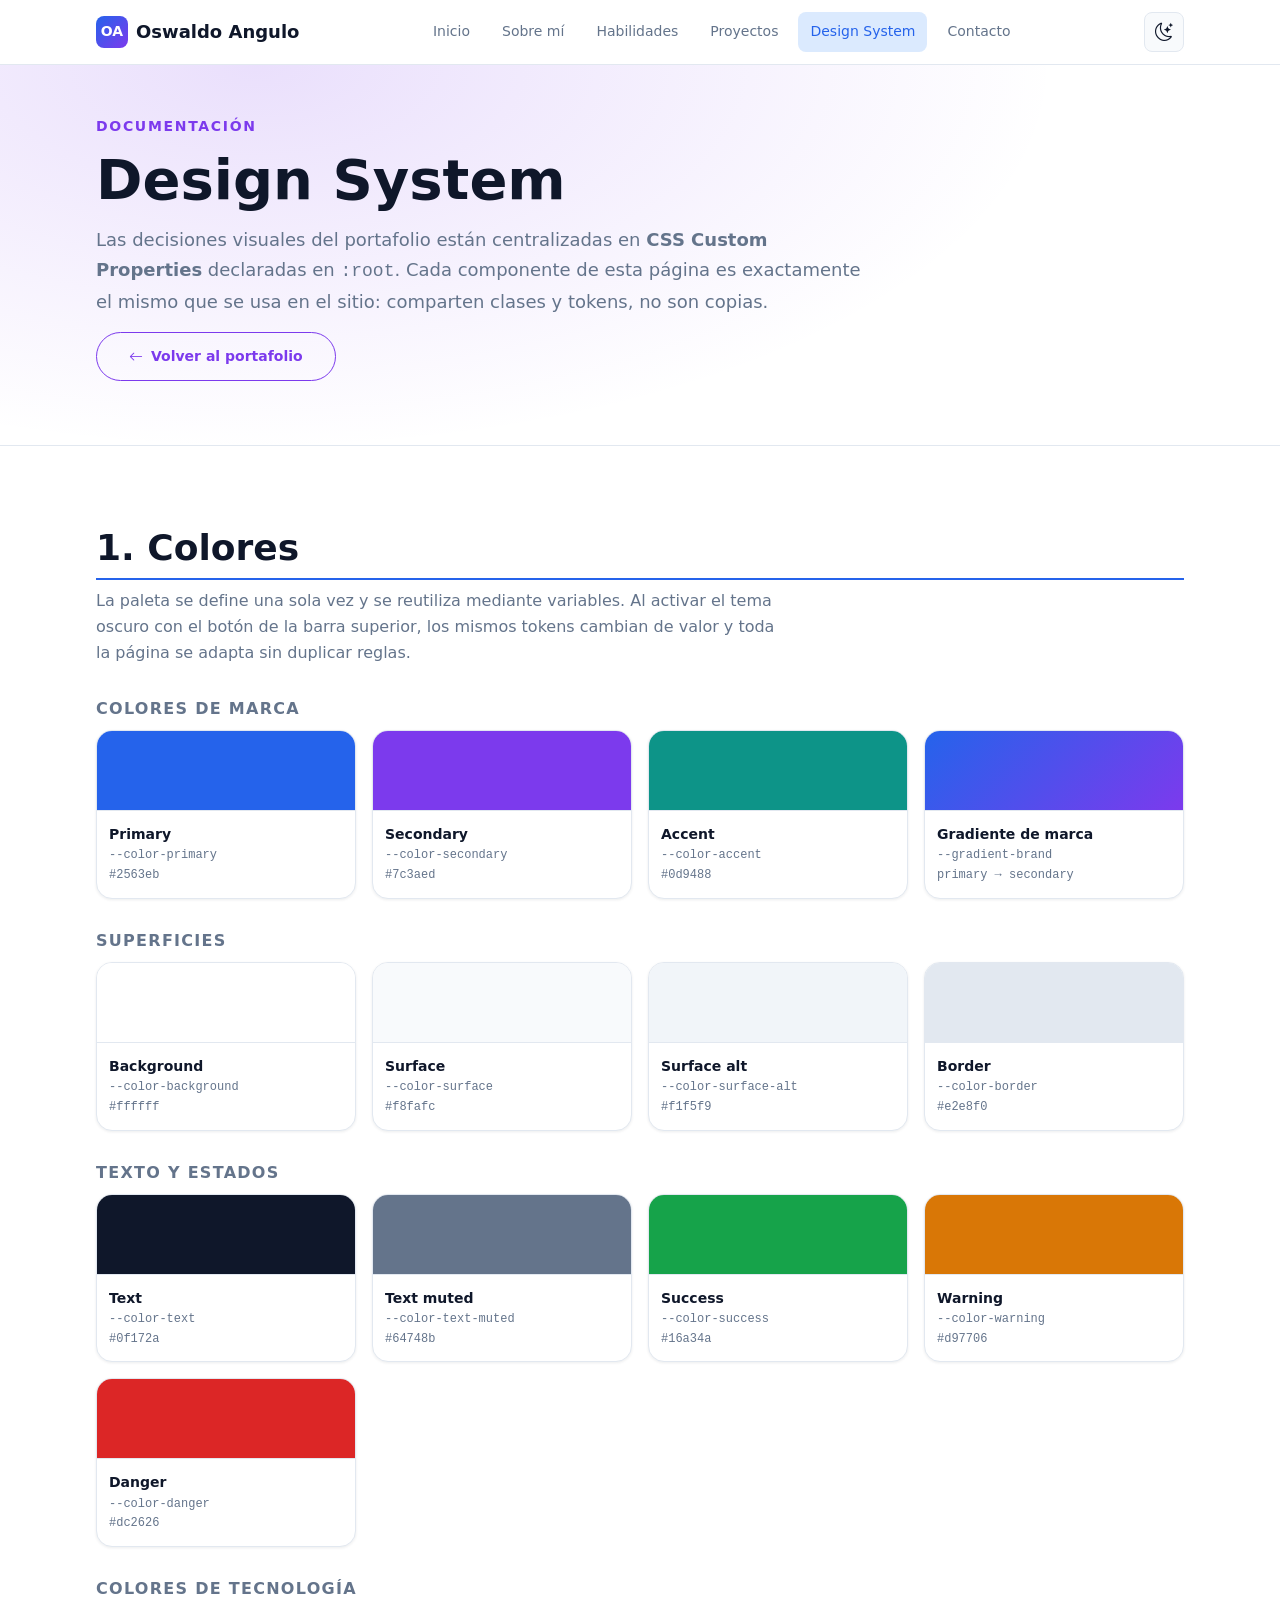
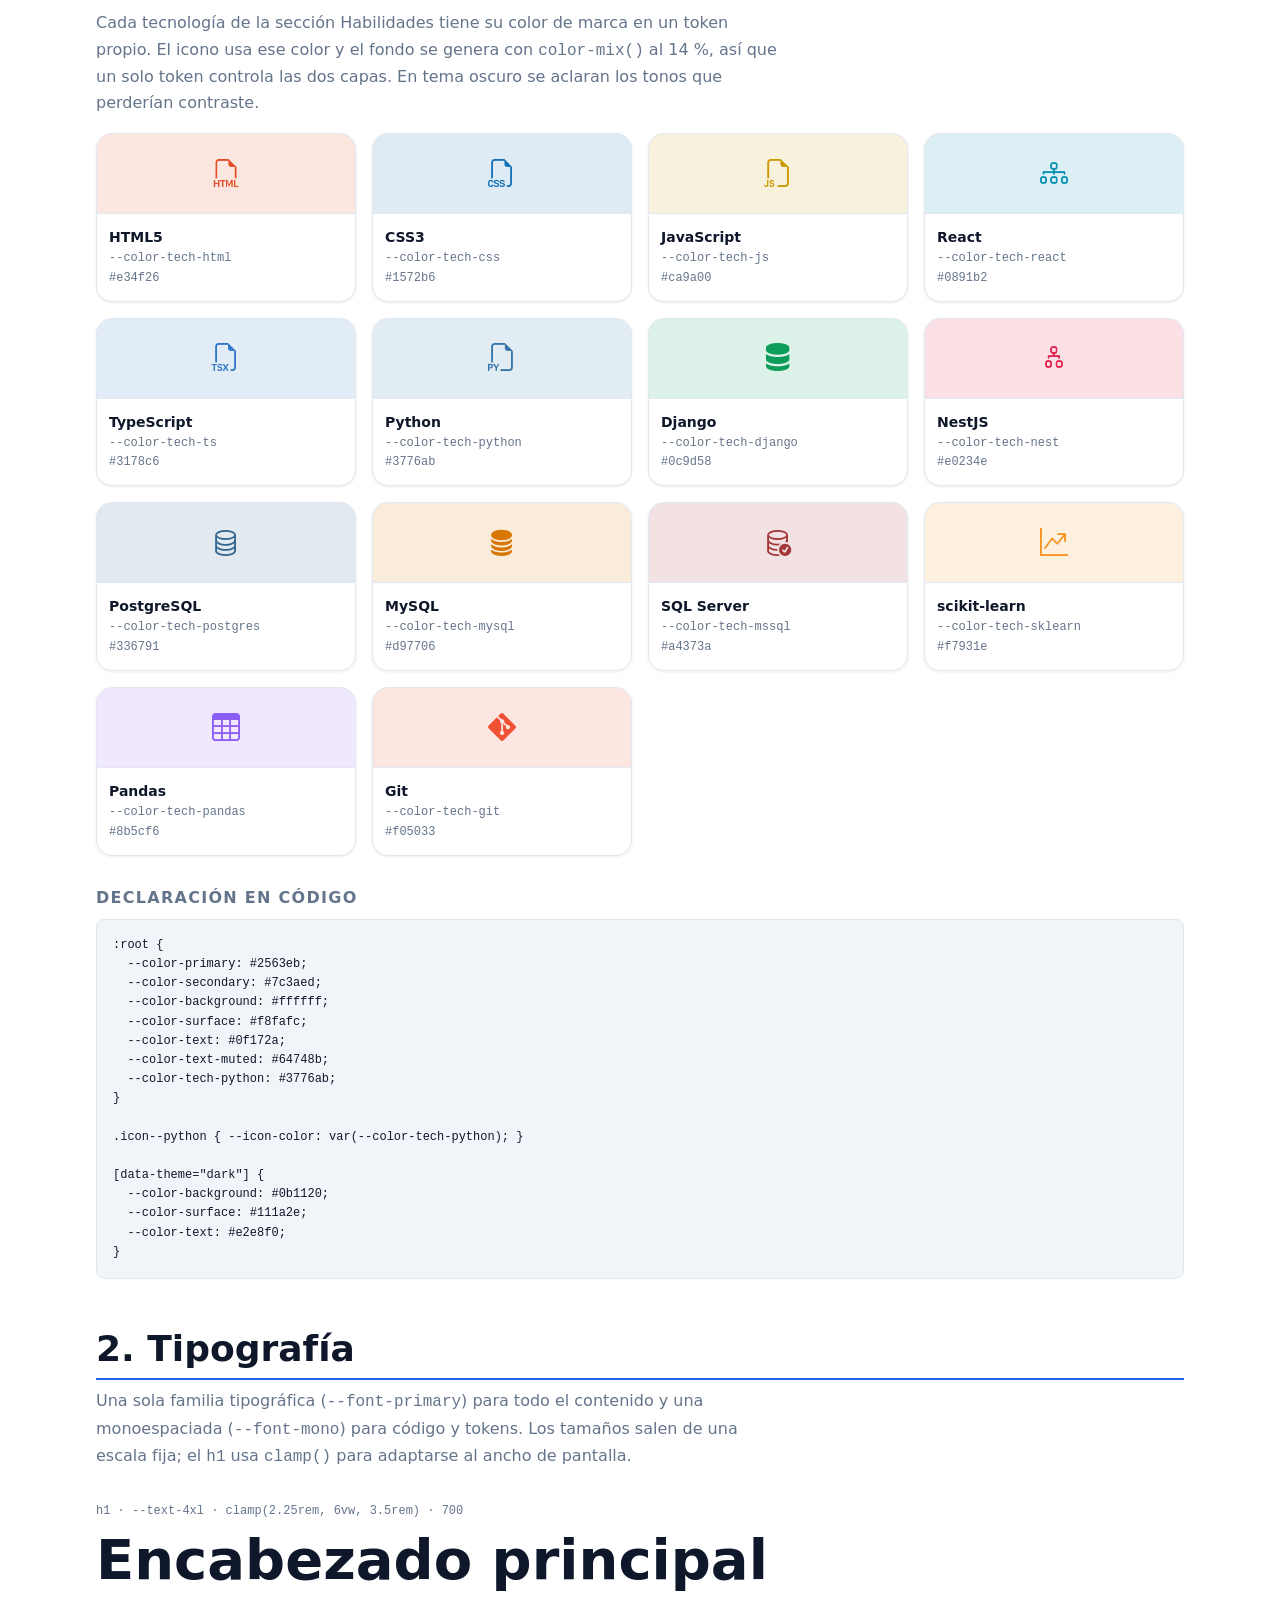
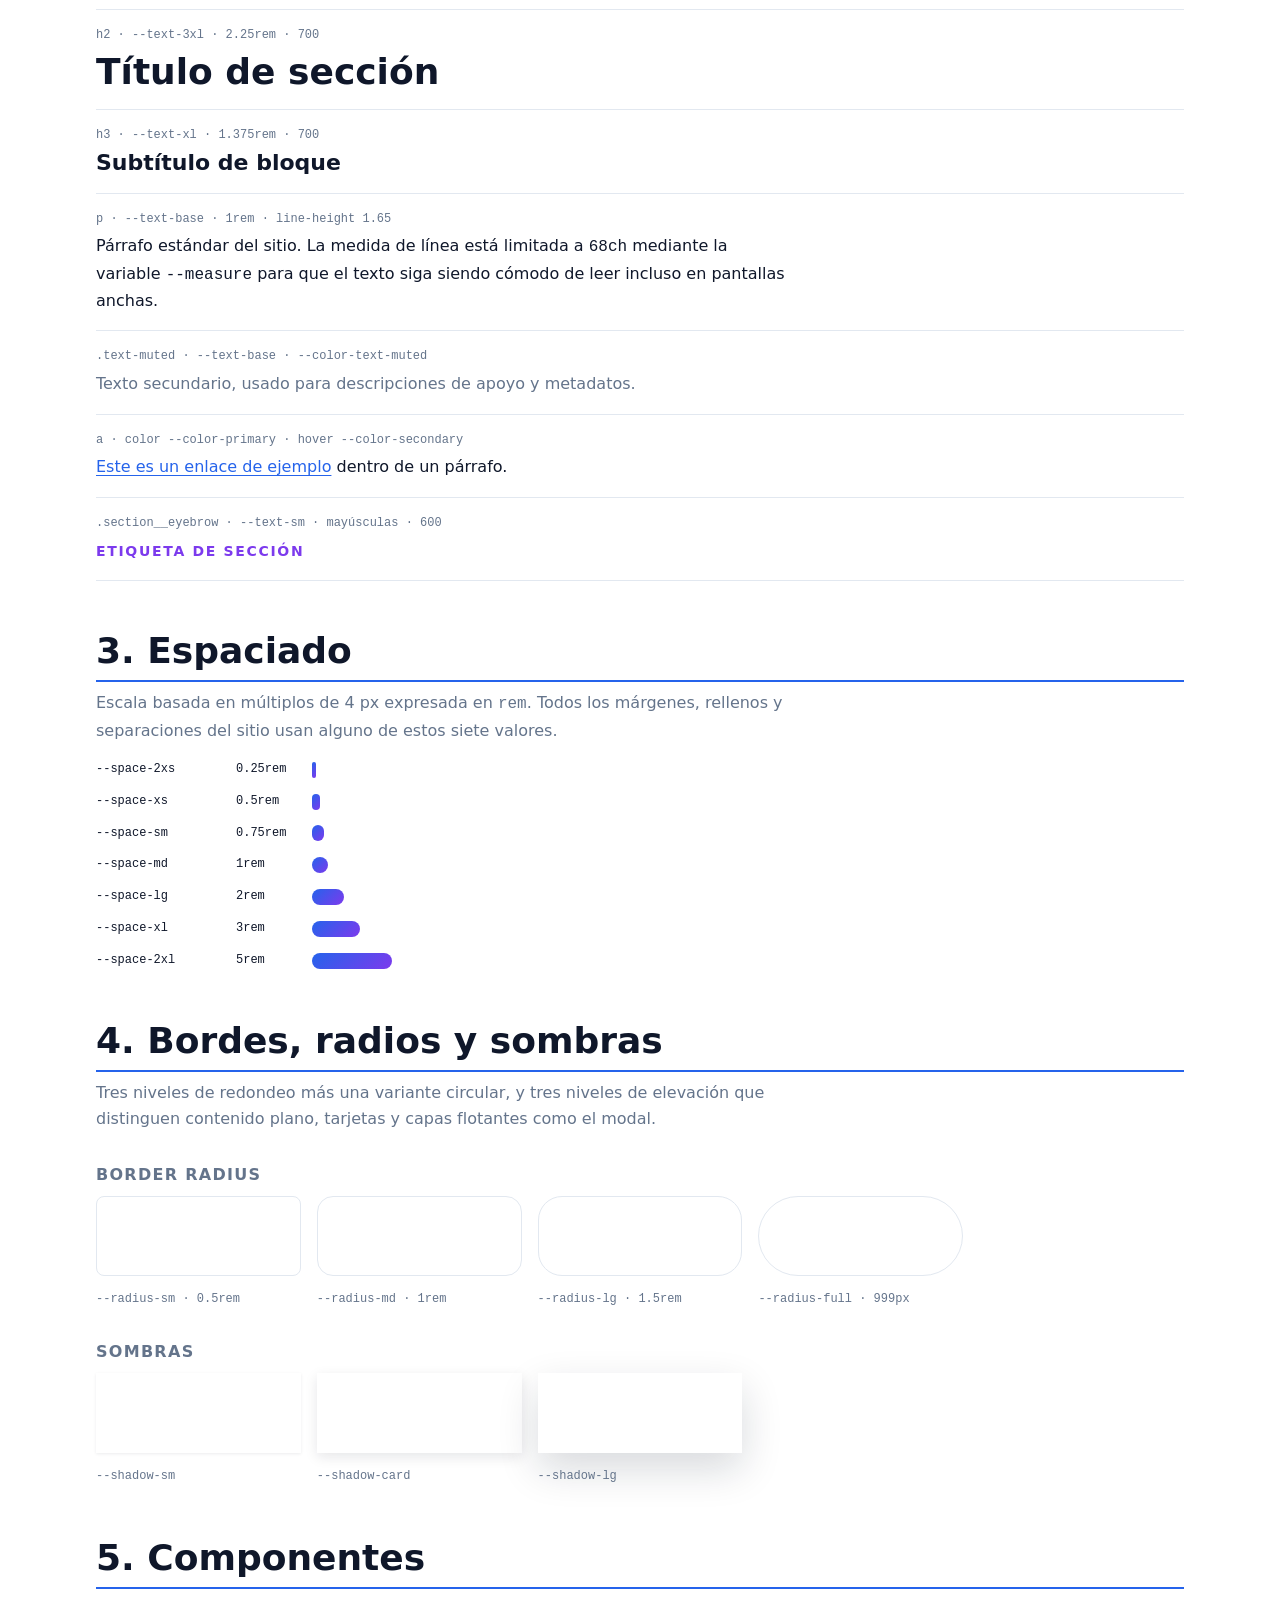
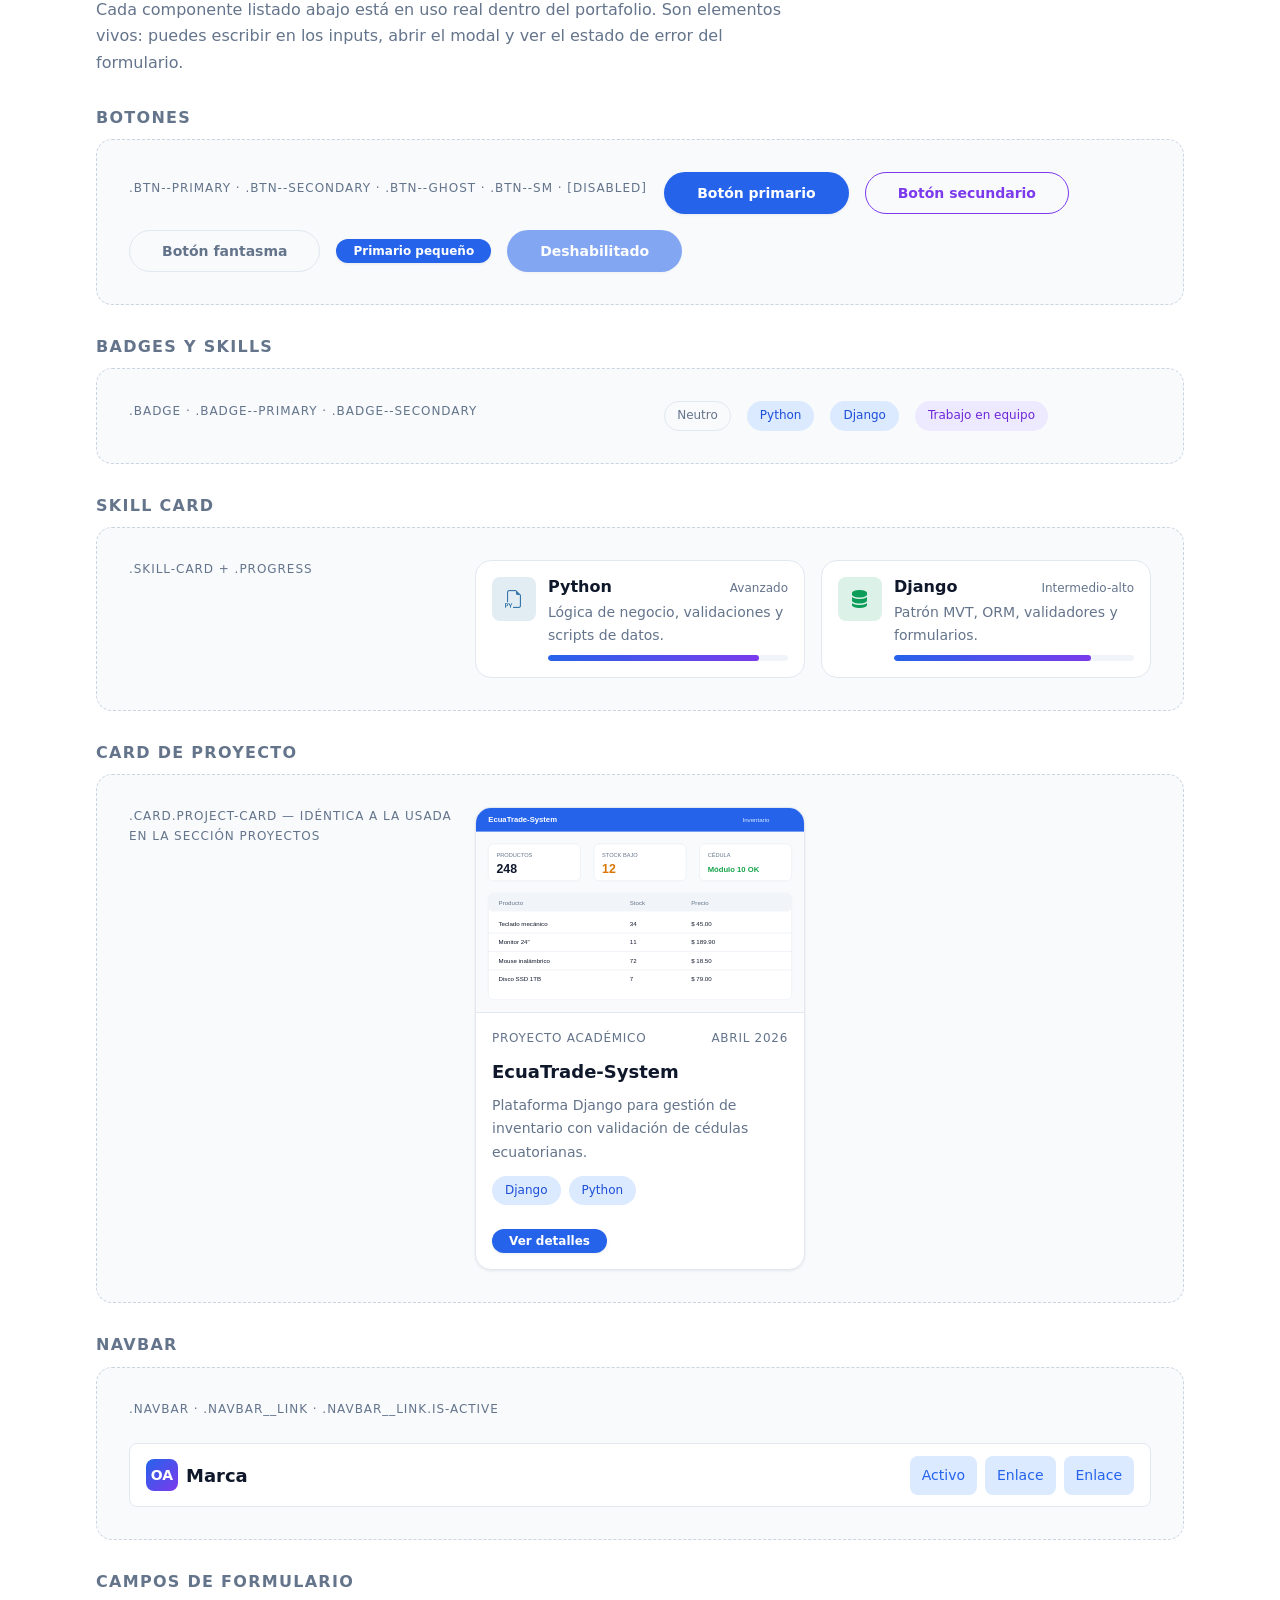
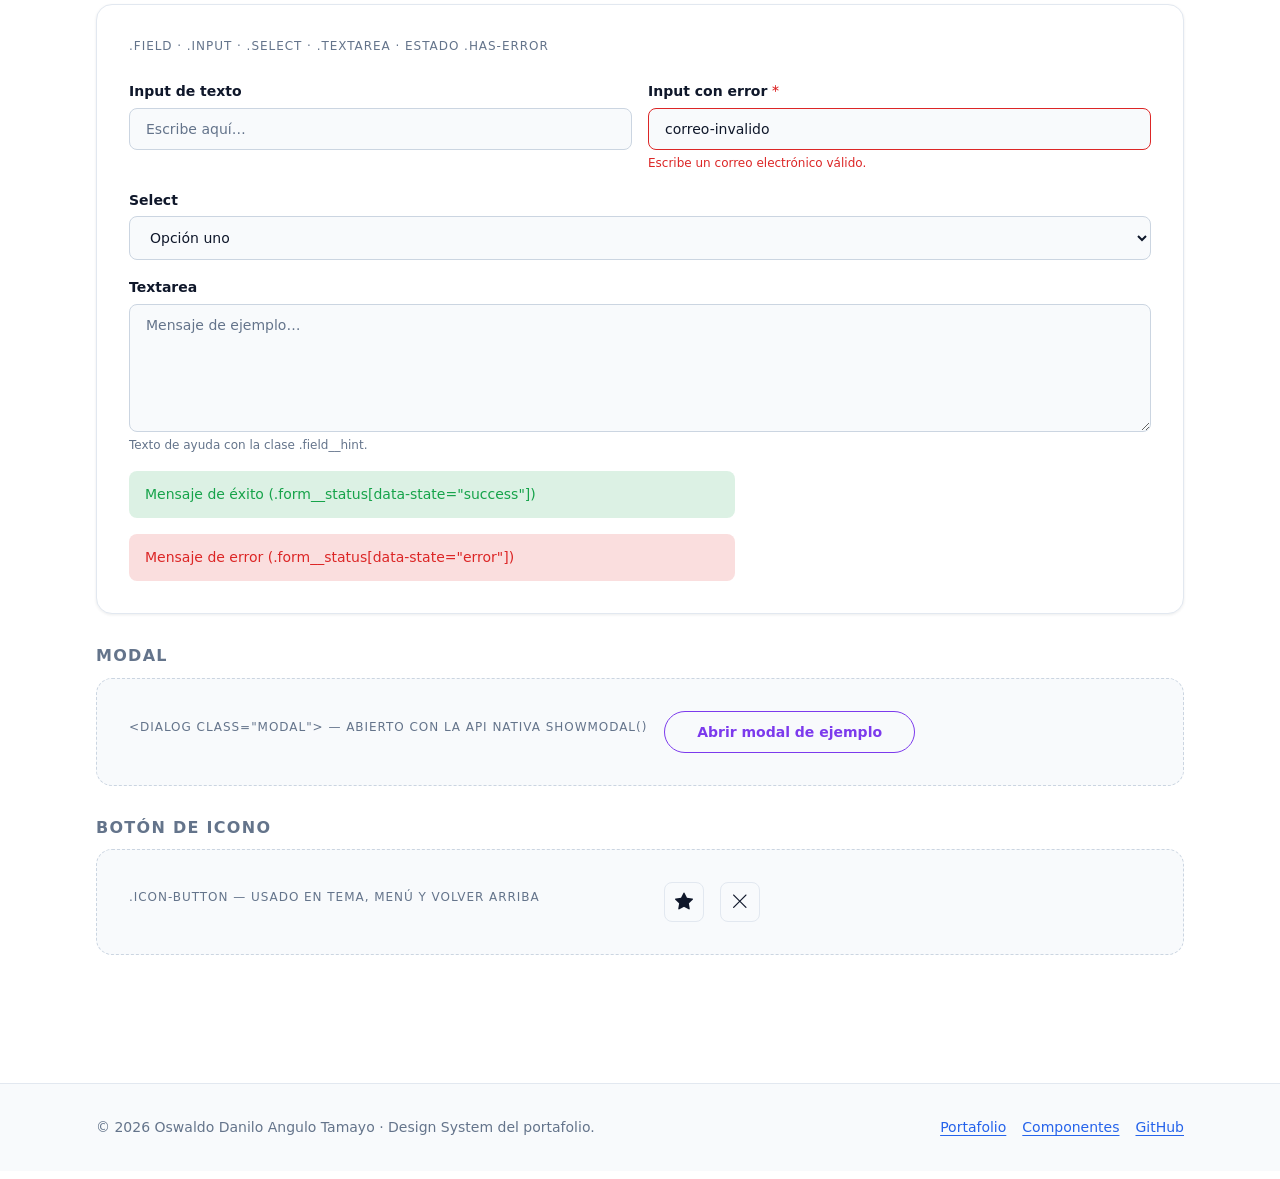
==== commit 5d5b081d: "feat(icons): incorpora Bootstrap Icons al repositorio y les da color por tecnologia Cada tecnologia " ====
--- a/design-system.html
+++ b/design-system.html
@@ -8,7 +8,7 @@
   <meta name="theme-color" content="#2563eb">
   <title>Design System · Portafolio de Oswaldo Angulo</title>
   <link rel="icon" href="assets/img/favicon.svg" type="image/svg+xml">
-  <link rel="stylesheet" href="https://cdn.jsdelivr.net/npm/bootstrap-icons@1.11.3/font/bootstrap-icons.css">
+  <link rel="stylesheet" href="assets/vendor/bootstrap-icons/bootstrap-icons.css">
   <link rel="stylesheet" href="css/styles.css">
 </head>
 <body>
@@ -189,6 +189,129 @@
             </li>
           </ul>
 
+
+          <h3 class="ds-subtitle">Colores de tecnología</h3>
+          <p class="ds-block__intro">
+            Cada tecnología de la sección Habilidades tiene su color de marca en un token propio.
+            El icono usa ese color y el fondo se genera con <code>color-mix()</code> al 14&nbsp;%,
+            así que un solo token controla las dos capas. En tema oscuro se aclaran los tonos
+            que perderían contraste.
+          </p>
+          <ul class="swatch-grid">
+            <li class="swatch icon--html">
+              <div class="tech-swatch__sample"><i class="bi bi-filetype-html" aria-hidden="true"></i></div>
+              <div class="swatch__info">
+                <span class="swatch__name">HTML5</span>
+                <code class="swatch__token">--color-tech-html</code>
+                <code class="swatch__value">#e34f26</code>
+              </div>
+            </li>
+            <li class="swatch icon--css">
+              <div class="tech-swatch__sample"><i class="bi bi-filetype-css" aria-hidden="true"></i></div>
+              <div class="swatch__info">
+                <span class="swatch__name">CSS3</span>
+                <code class="swatch__token">--color-tech-css</code>
+                <code class="swatch__value">#1572b6</code>
+              </div>
+            </li>
+            <li class="swatch icon--js">
+              <div class="tech-swatch__sample"><i class="bi bi-filetype-js" aria-hidden="true"></i></div>
+              <div class="swatch__info">
+                <span class="swatch__name">JavaScript</span>
+                <code class="swatch__token">--color-tech-js</code>
+                <code class="swatch__value">#ca9a00</code>
+              </div>
+            </li>
+            <li class="swatch icon--react">
+              <div class="tech-swatch__sample"><i class="bi bi-diagram-3" aria-hidden="true"></i></div>
+              <div class="swatch__info">
+                <span class="swatch__name">React</span>
+                <code class="swatch__token">--color-tech-react</code>
+                <code class="swatch__value">#0891b2</code>
+              </div>
+            </li>
+            <li class="swatch icon--ts">
+              <div class="tech-swatch__sample"><i class="bi bi-filetype-tsx" aria-hidden="true"></i></div>
+              <div class="swatch__info">
+                <span class="swatch__name">TypeScript</span>
+                <code class="swatch__token">--color-tech-ts</code>
+                <code class="swatch__value">#3178c6</code>
+              </div>
+            </li>
+            <li class="swatch icon--python">
+              <div class="tech-swatch__sample"><i class="bi bi-filetype-py" aria-hidden="true"></i></div>
+              <div class="swatch__info">
+                <span class="swatch__name">Python</span>
+                <code class="swatch__token">--color-tech-python</code>
+                <code class="swatch__value">#3776ab</code>
+              </div>
+            </li>
+            <li class="swatch icon--django">
+              <div class="tech-swatch__sample"><i class="bi bi-server" aria-hidden="true"></i></div>
+              <div class="swatch__info">
+                <span class="swatch__name">Django</span>
+                <code class="swatch__token">--color-tech-django</code>
+                <code class="swatch__value">#0c9d58</code>
+              </div>
+            </li>
+            <li class="swatch icon--nest">
+              <div class="tech-swatch__sample"><i class="bi bi-diagram-2" aria-hidden="true"></i></div>
+              <div class="swatch__info">
+                <span class="swatch__name">NestJS</span>
+                <code class="swatch__token">--color-tech-nest</code>
+                <code class="swatch__value">#e0234e</code>
+              </div>
+            </li>
+            <li class="swatch icon--postgres">
+              <div class="tech-swatch__sample"><i class="bi bi-database" aria-hidden="true"></i></div>
+              <div class="swatch__info">
+                <span class="swatch__name">PostgreSQL</span>
+                <code class="swatch__token">--color-tech-postgres</code>
+                <code class="swatch__value">#336791</code>
+              </div>
+            </li>
+            <li class="swatch icon--mysql">
+              <div class="tech-swatch__sample"><i class="bi bi-database-fill" aria-hidden="true"></i></div>
+              <div class="swatch__info">
+                <span class="swatch__name">MySQL</span>
+                <code class="swatch__token">--color-tech-mysql</code>
+                <code class="swatch__value">#d97706</code>
+              </div>
+            </li>
+            <li class="swatch icon--mssql">
+              <div class="tech-swatch__sample"><i class="bi bi-database-check" aria-hidden="true"></i></div>
+              <div class="swatch__info">
+                <span class="swatch__name">SQL Server</span>
+                <code class="swatch__token">--color-tech-mssql</code>
+                <code class="swatch__value">#a4373a</code>
+              </div>
+            </li>
+            <li class="swatch icon--sklearn">
+              <div class="tech-swatch__sample"><i class="bi bi-graph-up-arrow" aria-hidden="true"></i></div>
+              <div class="swatch__info">
+                <span class="swatch__name">scikit-learn</span>
+                <code class="swatch__token">--color-tech-sklearn</code>
+                <code class="swatch__value">#f7931e</code>
+              </div>
+            </li>
+            <li class="swatch icon--pandas">
+              <div class="tech-swatch__sample"><i class="bi bi-table" aria-hidden="true"></i></div>
+              <div class="swatch__info">
+                <span class="swatch__name">Pandas</span>
+                <code class="swatch__token">--color-tech-pandas</code>
+                <code class="swatch__value">#8b5cf6</code>
+              </div>
+            </li>
+            <li class="swatch icon--git">
+              <div class="tech-swatch__sample"><i class="bi bi-git" aria-hidden="true"></i></div>
+              <div class="swatch__info">
+                <span class="swatch__name">Git</span>
+                <code class="swatch__token">--color-tech-git</code>
+                <code class="swatch__value">#f05033</code>
+              </div>
+            </li>
+          </ul>
+
           <h3 class="ds-subtitle">Declaración en código</h3>
           <pre class="code-block"><code>:root {
   --color-primary: #2563eb;
@@ -197,7 +320,10 @@
   --color-surface: #f8fafc;
   --color-text: #0f172a;
   --color-text-muted: #64748b;
+  --color-tech-python: #3776ab;
 }
+
+.icon--python { --icon-color: var(--color-tech-python); }
 
 [data-theme="dark"] {
   --color-background: #0b1120;
@@ -369,7 +495,7 @@
           <div class="showcase showcase--grid">
             <p class="showcase__caption">.skill-card + .progress</p>
             <article class="skill-card">
-              <p class="skill-card__icon" aria-hidden="true"><i class="bi bi-filetype-py"></i></p>
+              <p class="skill-card__icon icon--python" aria-hidden="true"><i class="bi bi-filetype-py"></i></p>
               <div class="skill-card__content">
                 <h4 class="skill-card__name">Python <span class="skill-card__level">Avanzado</span></h4>
                 <p class="skill-card__desc">Lógica de negocio, validaciones y scripts de datos.</p>
@@ -377,7 +503,7 @@
               </div>
             </article>
             <article class="skill-card">
-              <p class="skill-card__icon" aria-hidden="true"><i class="bi bi-server"></i></p>
+              <p class="skill-card__icon icon--django" aria-hidden="true"><i class="bi bi-server"></i></p>
               <div class="skill-card__content">
                 <h4 class="skill-card__name">Django <span class="skill-card__level">Intermedio-alto</span></h4>
                 <p class="skill-card__desc">Patrón MVT, ORM, validadores y formularios.</p>
--- a/css/styles.css
+++ b/css/styles.css
@@ -71,6 +71,28 @@
   --shadow-lg: 0 16px 40px rgb(15 23 42 / 0.16);
 
   
+  --color-tech-html: #e34f26;
+  --color-tech-css: #1572b6;
+  --color-tech-js: #ca9a00;
+  --color-tech-react: #0891b2;
+  --color-tech-ts: #3178c6;
+  --color-tech-python: #3776ab;
+  --color-tech-django: #0c9d58;
+  --color-tech-nest: #e0234e;
+  --color-tech-postgres: #336791;
+  --color-tech-mysql: #d97706;
+  --color-tech-mssql: #a4373a;
+  --color-tech-sklearn: #f7931e;
+  --color-tech-pandas: #8b5cf6;
+  --color-tech-nlp: #0d9488;
+  --color-tech-git: #f05033;
+  --color-tech-colab: #e8a400;
+  --color-tech-vscode: #007acc;
+  --color-tech-github: #24292e;
+  --color-tech-linkedin: #0a66c2;
+  --color-tech-mail: #ea4335;
+  --color-tech-place: #ef4444;
+
   --container-max: 1120px;
   --header-height: 4rem;
   --measure: 68ch;
@@ -98,6 +120,17 @@
   --color-text: #e2e8f0;
   --color-text-muted: #94a3b8;
   --color-text-inverse: #0b1120;
+
+  --color-tech-python: #6ea8dc;
+  --color-tech-postgres: #7aa8d8;
+  --color-tech-css: #4a9fe0;
+  --color-tech-ts: #6ba3e0;
+  --color-tech-mssql: #e08a8c;
+  --color-tech-vscode: #3ca9e8;
+  --color-tech-github: #f0f6fc;
+  --color-tech-linkedin: #4a9de8;
+  --color-tech-django: #22c07a;
+  --color-tech-js: #eab308;
 
   --shadow-sm: 0 1px 3px rgb(0 0 0 / 0.5);
   --shadow-card: 0 4px 12px rgb(0 0 0 / 0.55);
@@ -1333,9 +1366,6 @@
 
 .bi { line-height: 1; }
 
-.skill-card__icon .bi,
-.contact__item-icon .bi,
-.skills__group-title .bi { color: var(--color-primary); }
 
 .field__required {
   font-size: 0.5em;
@@ -1354,3 +1384,55 @@
 .type-demo--h1 { font-size: var(--text-4xl); }
 .type-demo--h2 { font-size: var(--text-3xl); }
 .type-demo--h3 { font-size: var(--text-xl); }
+
+.icon--html { --icon-color: var(--color-tech-html); }
+.icon--css { --icon-color: var(--color-tech-css); }
+.icon--js { --icon-color: var(--color-tech-js); }
+.icon--react { --icon-color: var(--color-tech-react); }
+.icon--ts { --icon-color: var(--color-tech-ts); }
+.icon--python { --icon-color: var(--color-tech-python); }
+.icon--django { --icon-color: var(--color-tech-django); }
+.icon--nest { --icon-color: var(--color-tech-nest); }
+.icon--postgres { --icon-color: var(--color-tech-postgres); }
+.icon--mysql { --icon-color: var(--color-tech-mysql); }
+.icon--mssql { --icon-color: var(--color-tech-mssql); }
+.icon--sklearn { --icon-color: var(--color-tech-sklearn); }
+.icon--pandas { --icon-color: var(--color-tech-pandas); }
+.icon--nlp { --icon-color: var(--color-tech-nlp); }
+.icon--git { --icon-color: var(--color-tech-git); }
+.icon--colab { --icon-color: var(--color-tech-colab); }
+.icon--vscode { --icon-color: var(--color-tech-vscode); }
+.icon--github { --icon-color: var(--color-tech-github); }
+.icon--linkedin { --icon-color: var(--color-tech-linkedin); }
+.icon--mail { --icon-color: var(--color-tech-mail); }
+.icon--place { --icon-color: var(--color-tech-place); }
+.icon--frontend { --icon-color: var(--color-tech-html); }
+.icon--backend { --icon-color: var(--color-tech-django); }
+.icon--db { --icon-color: var(--color-tech-postgres); }
+.icon--ia { --icon-color: var(--color-tech-pandas); }
+.icon--tools { --icon-color: var(--color-tech-colab); }
+
+.skill-card__icon {
+  color: var(--icon-color, var(--color-primary));
+  background-color: color-mix(in srgb, var(--icon-color, var(--color-primary)) 14%, transparent);
+}
+
+.skill-card:hover { border-color: var(--icon-color, var(--color-primary)); }
+
+.skills__group-title .bi,
+.contact__item-icon,
+.contact__item-icon .bi {
+  color: var(--icon-color, var(--color-primary));
+}
+
+.contact__item:hover { border-color: var(--icon-color, var(--color-primary)); }
+
+.tech-swatch__sample {
+  display: grid;
+  place-items: center;
+  height: 5rem;
+  font-size: var(--text-2xl);
+  color: var(--icon-color);
+  background-color: color-mix(in srgb, var(--icon-color) 14%, transparent);
+  border-bottom: var(--border-width) solid var(--color-border);
+}
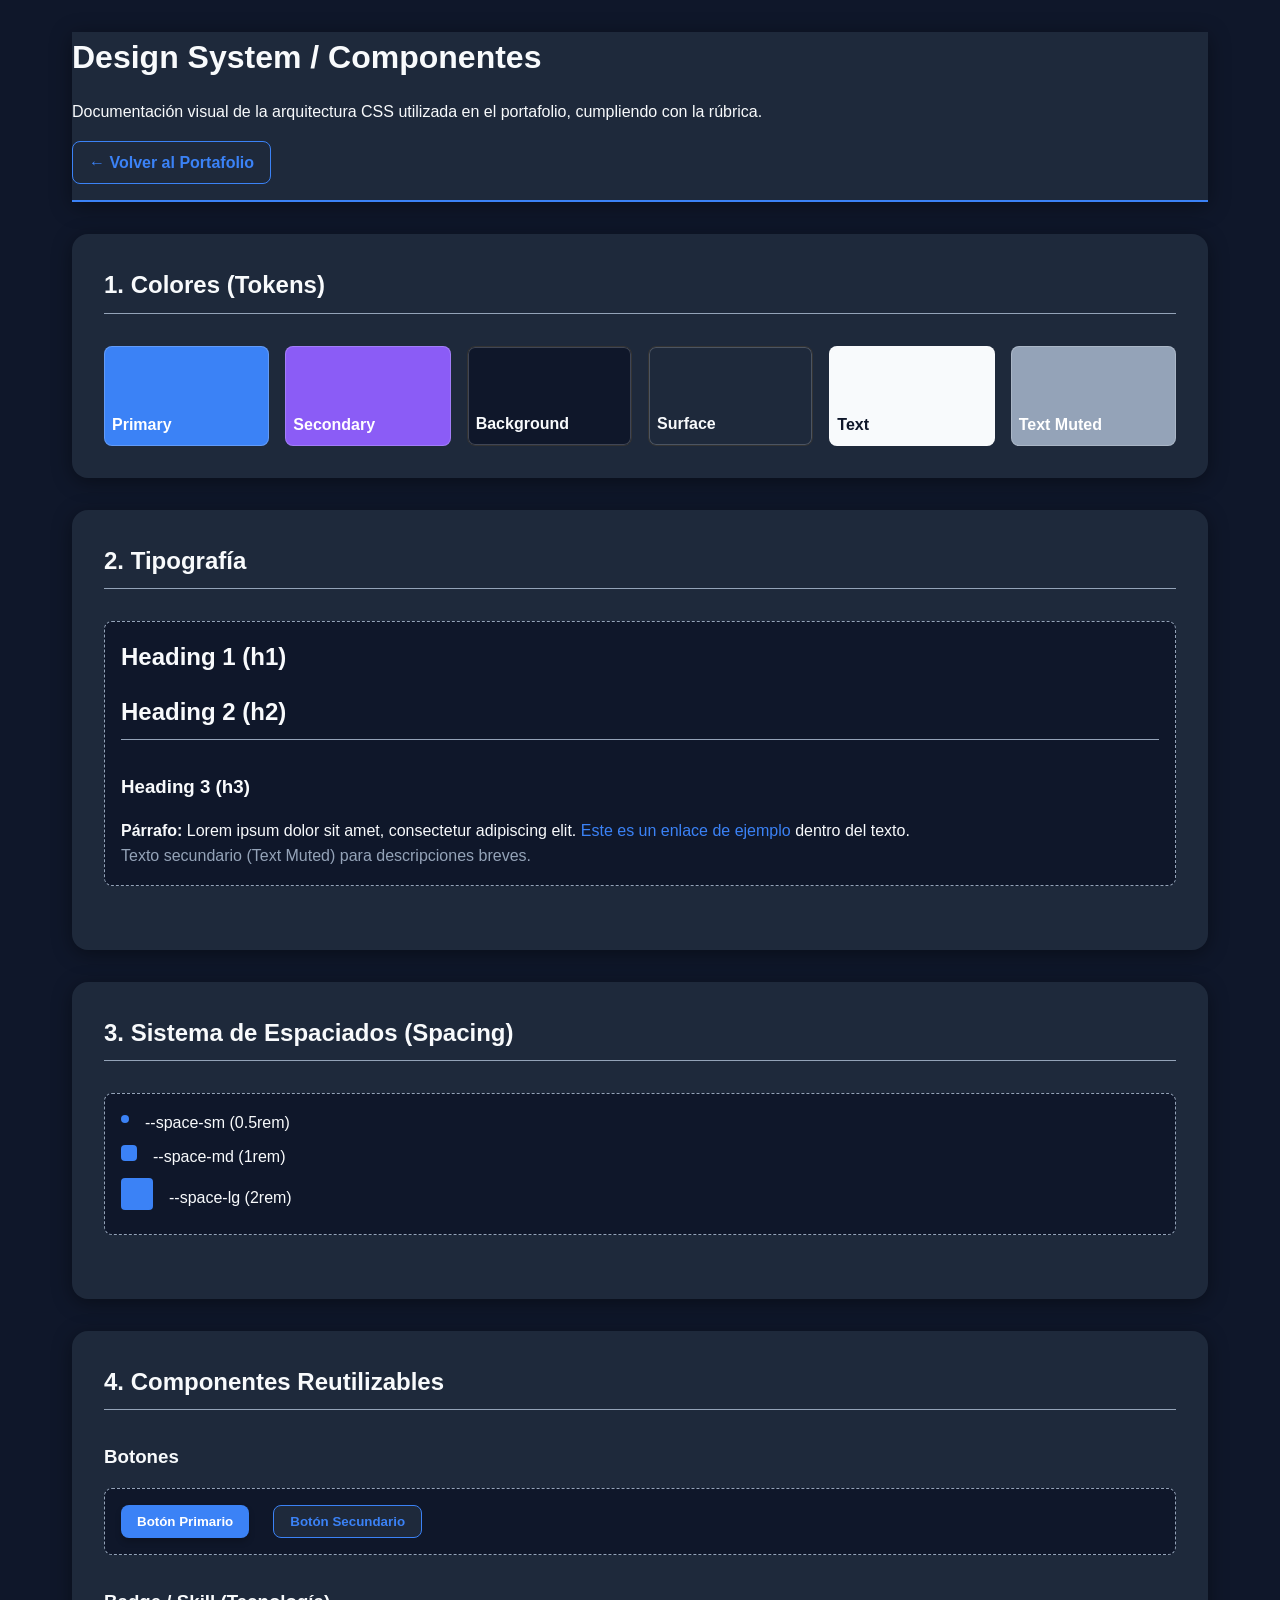
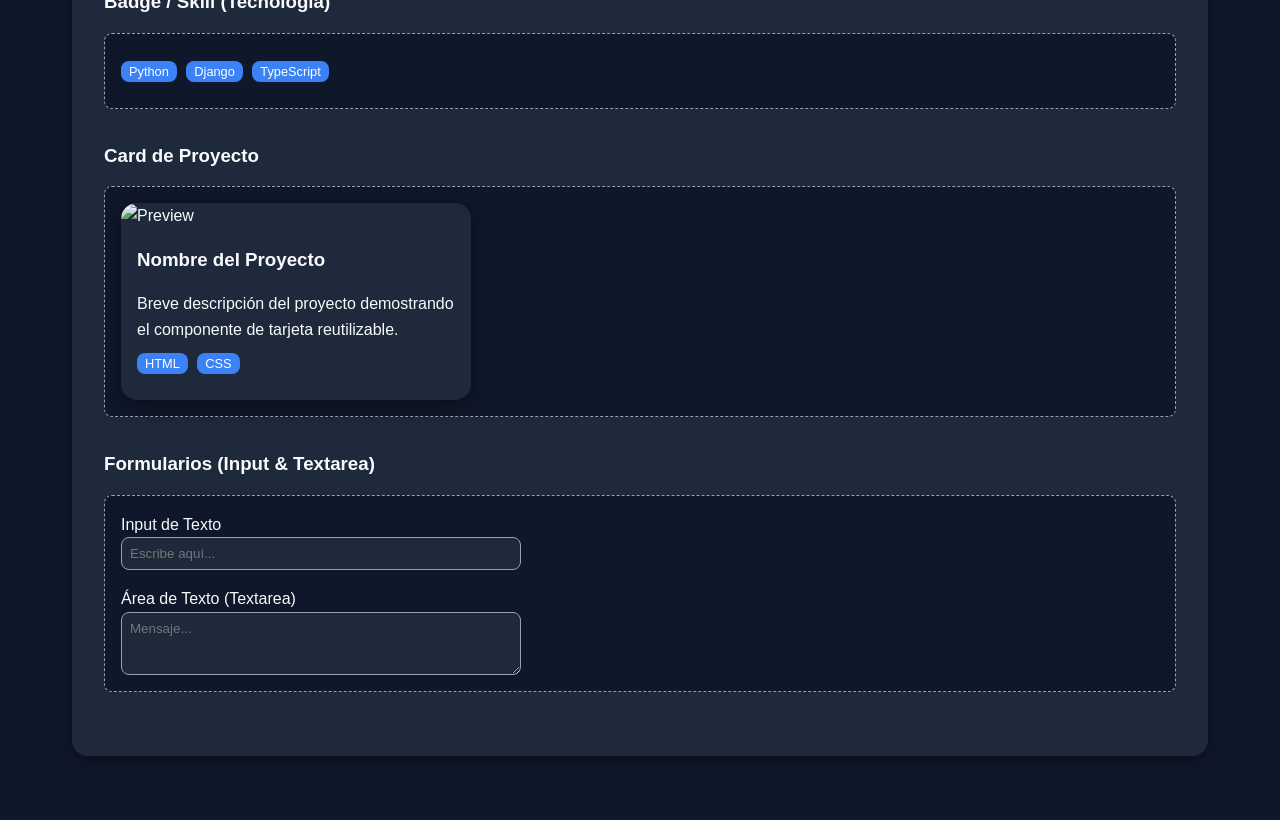
==== commit 0c06c31e: "docs: Creacion de la documentacion visual del Design System y componentes" ====
--- a/design-system.html
+++ b/design-system.html
@@ -1,656 +1,169 @@
 <!DOCTYPE html>
 <html lang="es">
 <head>
-  <meta charset="UTF-8">
-  <meta name="viewport" content="width=device-width, initial-scale=1.0">
-  <meta name="description" content="Design System del portafolio de Oswaldo Angulo: paleta de colores, tipografía, escala de espaciado y componentes reutilizables documentados.">
-  <meta name="author" content="Oswaldo Danilo Angulo Tamayo">
-  <meta name="theme-color" content="#2563eb">
-  <title>Design System · Portafolio de Oswaldo Angulo</title>
-  <link rel="icon" href="assets/img/favicon.svg" type="image/svg+xml">
-  <link rel="stylesheet" href="assets/vendor/bootstrap-icons/bootstrap-icons.css">
-  <link rel="stylesheet" href="css/styles.css">
+    <meta charset="UTF-8">
+    <meta name="viewport" content="width=device-width, initial-scale=1.0">
+    <title>Design System - Portafolio</title>
+    <link rel="stylesheet" href="css/root.css">
+    <link rel="stylesheet" href="css/styles.css">
+    <style>
+        /* Estilos exclusivos para organizar el Layout del Design System */
+        .ds-container {
+            max-width: 1200px;
+            margin: 0 auto;
+            padding: var(--space-lg);
+        }
+        .ds-header {
+            margin-bottom: var(--space-lg);
+            border-bottom: 2px solid var(--color-primary);
+            padding-bottom: var(--space-md);
+        }
+        .ds-section {
+            background-color: var(--color-surface);
+            padding: var(--space-lg);
+            border-radius: var(--radius-md);
+            box-shadow: var(--shadow-card);
+            margin-bottom: var(--space-lg);
+        }
+        .ds-section h2 {
+            border-bottom: 1px solid var(--color-text-muted);
+            padding-bottom: var(--space-sm);
+            margin-bottom: var(--space-lg);
+        }
+        .ds-color-grid {
+            display: grid;
+            grid-template-columns: repeat(auto-fit, minmax(150px, 1fr));
+            gap: var(--space-md);
+        }
+        .ds-color-box {
+            height: 100px;
+            border-radius: var(--radius-sm);
+            display: flex;
+            align-items: flex-end;
+            padding: var(--space-sm);
+            font-weight: bold;
+            color: white;
+            box-shadow: inset 0 0 0 1px rgba(255,255,255,0.2);
+        }
+        .ds-spacing-box {
+            background-color: var(--color-primary);
+            margin-bottom: var(--space-sm);
+            border-radius: 4px;
+        }
+        .ds-component-demo {
+            padding: var(--space-md);
+            border: 1px dashed var(--color-text-muted);
+            border-radius: var(--radius-sm);
+            margin-bottom: var(--space-lg);
+            background-color: var(--color-background);
+        }
+    </style>
 </head>
 <body>
-  <a class="skip-link" href="#contenido">Saltar al contenido principal</a>
+    <div class="ds-container">
+        <header class="ds-header">
+            <h1>Design System / Componentes</h1>
+            <p>Documentación visual de la arquitectura CSS utilizada en el portafolio, cumpliendo con la rúbrica.</p>
+            <a href="index.html" class="btn btn-secondary" style="margin-top: var(--space-md);">← Volver al Portafolio</a>
+        </header>
 
-  <header class="header">
-    <div class="container">
-      <nav class="navbar" aria-label="Navegación principal">
-        <a class="navbar__brand" href="index.html">
-          <span class="navbar__brand-mark" aria-hidden="true">OA</span>
-          <span>Oswaldo Angulo</span>
-        </a>
+        <!-- 1. COLORES -->
+        <section class="ds-section">
+            <h2>1. Colores (Tokens)</h2>
+            <div class="ds-color-grid">
+                <div class="ds-color-box" style="background-color: var(--color-primary);">Primary</div>
+                <div class="ds-color-box" style="background-color: var(--color-secondary);">Secondary</div>
+                <div class="ds-color-box" style="background-color: var(--color-background); color: var(--color-text); border: 1px solid #333;">Background</div>
+                <div class="ds-color-box" style="background-color: var(--color-surface); color: var(--color-text); border: 1px solid #333;">Surface</div>
+                <div class="ds-color-box" style="background-color: var(--color-text); color: var(--color-background);">Text</div>
+                <div class="ds-color-box" style="background-color: var(--color-text-muted);">Text Muted</div>
+            </div>
+        </section>
 
-        <ul class="navbar__menu" id="nav-menu">
-          <li><a class="navbar__link" href="index.html#inicio">Inicio</a></li>
-          <li><a class="navbar__link" href="index.html#sobre-mi">Sobre mí</a></li>
-          <li><a class="navbar__link" href="index.html#habilidades">Habilidades</a></li>
-          <li><a class="navbar__link" href="index.html#proyectos">Proyectos</a></li>
-          <li><a class="navbar__link is-active" href="design-system.html" aria-current="page">Design System</a></li>
-          <li><a class="navbar__link" href="index.html#contacto">Contacto</a></li>
-        </ul>
+        <!-- 2. TIPOGRAFÍA -->
+        <section class="ds-section">
+            <h2>2. Tipografía</h2>
+            <div class="ds-component-demo">
+                <h1>Heading 1 (h1)</h1>
+                <h2>Heading 2 (h2)</h2>
+                <h3>Heading 3 (h3)</h3>
+                <p><strong>Párrafo:</strong> Lorem ipsum dolor sit amet, consectetur adipiscing elit. <a href="#">Este es un enlace de ejemplo</a> dentro del texto.</p>
+                <p style="color: var(--color-text-muted);">Texto secundario (Text Muted) para descripciones breves.</p>
+            </div>
+        </section>
 
-        <div class="navbar__actions">
-          <button class="icon-button" id="theme-toggle" type="button"
-                  aria-label="Cambiar entre tema claro y oscuro" aria-pressed="false">
-            <i class="bi bi-moon-stars" id="theme-icon" aria-hidden="true"></i>
-          </button>
-          <button class="icon-button navbar__toggle" id="nav-toggle" type="button"
-                  aria-label="Abrir menú de navegación" aria-expanded="false" aria-controls="nav-menu">
-            <i class="bi bi-list" aria-hidden="true"></i>
-          </button>
-        </div>
-      </nav>
-    </div>
-  </header>
+        <!-- 3. ESPACIADOS -->
+        <section class="ds-section">
+            <h2>3. Sistema de Espaciados (Spacing)</h2>
+            <div class="ds-component-demo">
+                <div style="display: flex; align-items: center; gap: 1rem; margin-bottom: 0.5rem;">
+                    <div class="ds-spacing-box" style="width: var(--space-sm); height: var(--space-sm);"></div>
+                    <span>--space-sm (0.5rem)</span>
+                </div>
+                <div style="display: flex; align-items: center; gap: 1rem; margin-bottom: 0.5rem;">
+                    <div class="ds-spacing-box" style="width: var(--space-md); height: var(--space-md);"></div>
+                    <span>--space-md (1rem)</span>
+                </div>
+                <div style="display: flex; align-items: center; gap: 1rem;">
+                    <div class="ds-spacing-box" style="width: var(--space-lg); height: var(--space-lg);"></div>
+                    <span>--space-lg (2rem)</span>
+                </div>
+            </div>
+        </section>
 
-  <main id="contenido">
+        <!-- 4. COMPONENTES REUTILIZABLES -->
+        <section class="ds-section">
+            <h2>4. Componentes Reutilizables</h2>
 
-    <section class="ds-header">
-      <div class="container">
-        <p class="section__eyebrow">Documentación</p>
-        <h1>Design System</h1>
-        <p class="hero__lead">
-          Las decisiones visuales del portafolio están centralizadas en
-          <strong>CSS Custom Properties</strong> declaradas en <code>:root</code>. Cada componente
-          de esta página es exactamente el mismo que se usa en el sitio: comparten clases y tokens,
-          no son copias.
-        </p>
-        <p>
-          <a class="btn btn--secondary" href="index.html"><i class="bi bi-arrow-left" aria-hidden="true"></i> Volver al portafolio</a>
-        </p>
-      </div>
-    </section>
-
-    <section class="section" id="colores">
-      <div class="container">
-        <article class="ds-block">
-          <h2 class="ds-block__title">1. Colores</h2>
-          <p class="ds-block__intro">
-            La paleta se define una sola vez y se reutiliza mediante variables. Al activar el tema
-            oscuro con el botón de la barra superior, los mismos tokens cambian de valor y toda la
-            página se adapta sin duplicar reglas.
-          </p>
-
-          <h3 class="ds-subtitle">Colores de marca</h3>
-          <ul class="swatch-grid">
-            <li class="swatch">
-              <div class="swatch__sample" style="background-color: var(--color-primary)"></div>
-              <div class="swatch__info">
-                <span class="swatch__name">Primary</span>
-                <code class="swatch__token">--color-primary</code>
-                <code class="swatch__value">#2563eb</code>
-              </div>
-            </li>
-            <li class="swatch">
-              <div class="swatch__sample" style="background-color: var(--color-secondary)"></div>
-              <div class="swatch__info">
-                <span class="swatch__name">Secondary</span>
-                <code class="swatch__token">--color-secondary</code>
-                <code class="swatch__value">#7c3aed</code>
-              </div>
-            </li>
-            <li class="swatch">
-              <div class="swatch__sample" style="background-color: var(--color-accent)"></div>
-              <div class="swatch__info">
-                <span class="swatch__name">Accent</span>
-                <code class="swatch__token">--color-accent</code>
-                <code class="swatch__value">#0d9488</code>
-              </div>
-            </li>
-            <li class="swatch">
-              <div class="swatch__sample" style="background: var(--gradient-brand)"></div>
-              <div class="swatch__info">
-                <span class="swatch__name">Gradiente de marca</span>
-                <code class="swatch__token">--gradient-brand</code>
-                <code class="swatch__value">primary → secondary</code>
-              </div>
-            </li>
-          </ul>
-
-          <h3 class="ds-subtitle">Superficies</h3>
-          <ul class="swatch-grid">
-            <li class="swatch">
-              <div class="swatch__sample" style="background-color: var(--color-background)"></div>
-              <div class="swatch__info">
-                <span class="swatch__name">Background</span>
-                <code class="swatch__token">--color-background</code>
-                <code class="swatch__value">#ffffff</code>
-              </div>
-            </li>
-            <li class="swatch">
-              <div class="swatch__sample" style="background-color: var(--color-surface)"></div>
-              <div class="swatch__info">
-                <span class="swatch__name">Surface</span>
-                <code class="swatch__token">--color-surface</code>
-                <code class="swatch__value">#f8fafc</code>
-              </div>
-            </li>
-            <li class="swatch">
-              <div class="swatch__sample" style="background-color: var(--color-surface-alt)"></div>
-              <div class="swatch__info">
-                <span class="swatch__name">Surface alt</span>
-                <code class="swatch__token">--color-surface-alt</code>
-                <code class="swatch__value">#f1f5f9</code>
-              </div>
-            </li>
-            <li class="swatch">
-              <div class="swatch__sample" style="background-color: var(--color-border)"></div>
-              <div class="swatch__info">
-                <span class="swatch__name">Border</span>
-                <code class="swatch__token">--color-border</code>
-                <code class="swatch__value">#e2e8f0</code>
-              </div>
-            </li>
-          </ul>
-
-          <h3 class="ds-subtitle">Texto y estados</h3>
-          <ul class="swatch-grid">
-            <li class="swatch">
-              <div class="swatch__sample" style="background-color: var(--color-text)"></div>
-              <div class="swatch__info">
-                <span class="swatch__name">Text</span>
-                <code class="swatch__token">--color-text</code>
-                <code class="swatch__value">#0f172a</code>
-              </div>
-            </li>
-            <li class="swatch">
-              <div class="swatch__sample" style="background-color: var(--color-text-muted)"></div>
-              <div class="swatch__info">
-                <span class="swatch__name">Text muted</span>
-                <code class="swatch__token">--color-text-muted</code>
-                <code class="swatch__value">#64748b</code>
-              </div>
-            </li>
-            <li class="swatch">
-              <div class="swatch__sample" style="background-color: var(--color-success)"></div>
-              <div class="swatch__info">
-                <span class="swatch__name">Success</span>
-                <code class="swatch__token">--color-success</code>
-                <code class="swatch__value">#16a34a</code>
-              </div>
-            </li>
-            <li class="swatch">
-              <div class="swatch__sample" style="background-color: var(--color-warning)"></div>
-              <div class="swatch__info">
-                <span class="swatch__name">Warning</span>
-                <code class="swatch__token">--color-warning</code>
-                <code class="swatch__value">#d97706</code>
-              </div>
-            </li>
-            <li class="swatch">
-              <div class="swatch__sample" style="background-color: var(--color-danger)"></div>
-              <div class="swatch__info">
-                <span class="swatch__name">Danger</span>
-                <code class="swatch__token">--color-danger</code>
-                <code class="swatch__value">#dc2626</code>
-              </div>
-            </li>
-          </ul>
-
-
-          <h3 class="ds-subtitle">Colores de tecnología</h3>
-          <p class="ds-block__intro">
-            Cada tecnología de la sección Habilidades tiene su color de marca en un token propio.
-            El icono usa ese color y el fondo se genera con <code>color-mix()</code> al 14&nbsp;%,
-            así que un solo token controla las dos capas. En tema oscuro se aclaran los tonos
-            que perderían contraste.
-          </p>
-          <ul class="swatch-grid">
-            <li class="swatch icon--html">
-              <div class="tech-swatch__sample"><i class="bi bi-filetype-html" aria-hidden="true"></i></div>
-              <div class="swatch__info">
-                <span class="swatch__name">HTML5</span>
-                <code class="swatch__token">--color-tech-html</code>
-                <code class="swatch__value">#e34f26</code>
-              </div>
-            </li>
-            <li class="swatch icon--css">
-              <div class="tech-swatch__sample"><i class="bi bi-filetype-css" aria-hidden="true"></i></div>
-              <div class="swatch__info">
-                <span class="swatch__name">CSS3</span>
-                <code class="swatch__token">--color-tech-css</code>
-                <code class="swatch__value">#1572b6</code>
-              </div>
-            </li>
-            <li class="swatch icon--js">
-              <div class="tech-swatch__sample"><i class="bi bi-filetype-js" aria-hidden="true"></i></div>
-              <div class="swatch__info">
-                <span class="swatch__name">JavaScript</span>
-                <code class="swatch__token">--color-tech-js</code>
-                <code class="swatch__value">#ca9a00</code>
-              </div>
-            </li>
-            <li class="swatch icon--react">
-              <div class="tech-swatch__sample"><i class="bi bi-diagram-3" aria-hidden="true"></i></div>
-              <div class="swatch__info">
-                <span class="swatch__name">React</span>
-                <code class="swatch__token">--color-tech-react</code>
-                <code class="swatch__value">#0891b2</code>
-              </div>
-            </li>
-            <li class="swatch icon--ts">
-              <div class="tech-swatch__sample"><i class="bi bi-filetype-tsx" aria-hidden="true"></i></div>
-              <div class="swatch__info">
-                <span class="swatch__name">TypeScript</span>
-                <code class="swatch__token">--color-tech-ts</code>
-                <code class="swatch__value">#3178c6</code>
-              </div>
-            </li>
-            <li class="swatch icon--python">
-              <div class="tech-swatch__sample"><i class="bi bi-filetype-py" aria-hidden="true"></i></div>
-              <div class="swatch__info">
-                <span class="swatch__name">Python</span>
-                <code class="swatch__token">--color-tech-python</code>
-                <code class="swatch__value">#3776ab</code>
-              </div>
-            </li>
-            <li class="swatch icon--django">
-              <div class="tech-swatch__sample"><i class="bi bi-server" aria-hidden="true"></i></div>
-              <div class="swatch__info">
-                <span class="swatch__name">Django</span>
-                <code class="swatch__token">--color-tech-django</code>
-                <code class="swatch__value">#0c9d58</code>
-              </div>
-            </li>
-            <li class="swatch icon--nest">
-              <div class="tech-swatch__sample"><i class="bi bi-diagram-2" aria-hidden="true"></i></div>
-              <div class="swatch__info">
-                <span class="swatch__name">NestJS</span>
-                <code class="swatch__token">--color-tech-nest</code>
-                <code class="swatch__value">#e0234e</code>
-              </div>
-            </li>
-            <li class="swatch icon--postgres">
-              <div class="tech-swatch__sample"><i class="bi bi-database" aria-hidden="true"></i></div>
-              <div class="swatch__info">
-                <span class="swatch__name">PostgreSQL</span>
-                <code class="swatch__token">--color-tech-postgres</code>
-                <code class="swatch__value">#336791</code>
-              </div>
-            </li>
-            <li class="swatch icon--mysql">
-              <div class="tech-swatch__sample"><i class="bi bi-database-fill" aria-hidden="true"></i></div>
-              <div class="swatch__info">
-                <span class="swatch__name">MySQL</span>
-                <code class="swatch__token">--color-tech-mysql</code>
-                <code class="swatch__value">#d97706</code>
-              </div>
-            </li>
-            <li class="swatch icon--mssql">
-              <div class="tech-swatch__sample"><i class="bi bi-database-check" aria-hidden="true"></i></div>
-              <div class="swatch__info">
-                <span class="swatch__name">SQL Server</span>
-                <code class="swatch__token">--color-tech-mssql</code>
-                <code class="swatch__value">#a4373a</code>
-              </div>
-            </li>
-            <li class="swatch icon--sklearn">
-              <div class="tech-swatch__sample"><i class="bi bi-graph-up-arrow" aria-hidden="true"></i></div>
-              <div class="swatch__info">
-                <span class="swatch__name">scikit-learn</span>
-                <code class="swatch__token">--color-tech-sklearn</code>
-                <code class="swatch__value">#f7931e</code>
-              </div>
-            </li>
-            <li class="swatch icon--pandas">
-              <div class="tech-swatch__sample"><i class="bi bi-table" aria-hidden="true"></i></div>
-              <div class="swatch__info">
-                <span class="swatch__name">Pandas</span>
-                <code class="swatch__token">--color-tech-pandas</code>
-                <code class="swatch__value">#8b5cf6</code>
-              </div>
-            </li>
-            <li class="swatch icon--git">
-              <div class="tech-swatch__sample"><i class="bi bi-git" aria-hidden="true"></i></div>
-              <div class="swatch__info">
-                <span class="swatch__name">Git</span>
-                <code class="swatch__token">--color-tech-git</code>
-                <code class="swatch__value">#f05033</code>
-              </div>
-            </li>
-          </ul>
-
-          <h3 class="ds-subtitle">Declaración en código</h3>
-          <pre class="code-block"><code>:root {
-  --color-primary: #2563eb;
-  --color-secondary: #7c3aed;
-  --color-background: #ffffff;
-  --color-surface: #f8fafc;
-  --color-text: #0f172a;
-  --color-text-muted: #64748b;
-  --color-tech-python: #3776ab;
-}
-
-.icon--python { --icon-color: var(--color-tech-python); }
-
-[data-theme="dark"] {
-  --color-background: #0b1120;
-  --color-surface: #111a2e;
-  --color-text: #e2e8f0;
-}</code></pre>
-        </article>
-
-        <article class="ds-block" id="tipografia">
-          <h2 class="ds-block__title">2. Tipografía</h2>
-          <p class="ds-block__intro">
-            Una sola familia tipográfica (<code>--font-primary</code>) para todo el contenido y una
-            monoespaciada (<code>--font-mono</code>) para código y tokens. Los tamaños salen de una
-            escala fija; el <code>h1</code> usa <code>clamp()</code> para adaptarse al ancho de pantalla.
-          </p>
-
-          <div class="type-sample">
-            <p class="type-sample__meta">h1 · --text-4xl · clamp(2.25rem, 6vw, 3.5rem) · 700</p>
-            <p class="type-demo type-demo--h1">Encabezado principal</p>
-          </div>
-
-          <div class="type-sample">
-            <p class="type-sample__meta">h2 · --text-3xl · 2.25rem · 700</p>
-            <p class="type-demo type-demo--h2">Título de sección</p>
-          </div>
-
-          <div class="type-sample">
-            <p class="type-sample__meta">h3 · --text-xl · 1.375rem · 700</p>
-            <p class="type-demo type-demo--h3">Subtítulo de bloque</p>
-          </div>
-
-          <div class="type-sample">
-            <p class="type-sample__meta">p · --text-base · 1rem · line-height 1.65</p>
-            <p>
-              Párrafo estándar del sitio. La medida de línea está limitada a <code>68ch</code>
-              mediante la variable <code>--measure</code> para que el texto siga siendo cómodo de
-              leer incluso en pantallas anchas.
-            </p>
-          </div>
-
-          <div class="type-sample">
-            <p class="type-sample__meta">.text-muted · --text-base · --color-text-muted</p>
-            <p class="text-muted">
-              Texto secundario, usado para descripciones de apoyo y metadatos.
-            </p>
-          </div>
-
-          <div class="type-sample">
-            <p class="type-sample__meta">a · color --color-primary · hover --color-secondary</p>
-            <p><a href="index.html#proyectos">Este es un enlace de ejemplo</a> dentro de un párrafo.</p>
-          </div>
-
-          <div class="type-sample">
-            <p class="type-sample__meta">.section__eyebrow · --text-sm · mayúsculas · 600</p>
-            <p class="section__eyebrow">Etiqueta de sección</p>
-          </div>
-        </article>
-
-        <article class="ds-block" id="espaciado">
-          <h2 class="ds-block__title">3. Espaciado</h2>
-          <p class="ds-block__intro">
-            Escala basada en múltiplos de 4&nbsp;px expresada en <code>rem</code>. Todos los
-            márgenes, rellenos y separaciones del sitio usan alguno de estos siete valores.
-          </p>
-
-          <ul class="spacing-list">
-            <li class="spacing-row">
-              <code>--space-2xs</code><span>0.25rem</span>
-              <span class="spacing-row__bar" style="width: var(--space-2xs)"></span>
-            </li>
-            <li class="spacing-row">
-              <code>--space-xs</code><span>0.5rem</span>
-              <span class="spacing-row__bar" style="width: var(--space-xs)"></span>
-            </li>
-            <li class="spacing-row">
-              <code>--space-sm</code><span>0.75rem</span>
-              <span class="spacing-row__bar" style="width: var(--space-sm)"></span>
-            </li>
-            <li class="spacing-row">
-              <code>--space-md</code><span>1rem</span>
-              <span class="spacing-row__bar" style="width: var(--space-md)"></span>
-            </li>
-            <li class="spacing-row">
-              <code>--space-lg</code><span>2rem</span>
-              <span class="spacing-row__bar" style="width: var(--space-lg)"></span>
-            </li>
-            <li class="spacing-row">
-              <code>--space-xl</code><span>3rem</span>
-              <span class="spacing-row__bar" style="width: var(--space-xl)"></span>
-            </li>
-            <li class="spacing-row">
-              <code>--space-2xl</code><span>5rem</span>
-              <span class="spacing-row__bar" style="width: var(--space-2xl)"></span>
-            </li>
-          </ul>
-        </article>
-
-        <article class="ds-block" id="bordes">
-          <h2 class="ds-block__title">4. Bordes, radios y sombras</h2>
-          <p class="ds-block__intro">
-            Tres niveles de redondeo más una variante circular, y tres niveles de elevación que
-            distinguen contenido plano, tarjetas y capas flotantes como el modal.
-          </p>
-
-          <h3 class="ds-subtitle">Border radius</h3>
-          <ul class="token-grid">
-            <li>
-              <div class="token-demo token-demo--radius-sm"></div>
-              <code class="token-label">--radius-sm · 0.5rem</code>
-            </li>
-            <li>
-              <div class="token-demo token-demo--radius-md"></div>
-              <code class="token-label">--radius-md · 1rem</code>
-            </li>
-            <li>
-              <div class="token-demo token-demo--radius-lg"></div>
-              <code class="token-label">--radius-lg · 1.5rem</code>
-            </li>
-            <li>
-              <div class="token-demo token-demo--radius-full"></div>
-              <code class="token-label">--radius-full · 999px</code>
-            </li>
-          </ul>
-
-          <h3 class="ds-subtitle">Sombras</h3>
-          <ul class="token-grid">
-            <li>
-              <div class="token-demo token-demo--shadow-sm"></div>
-              <code class="token-label">--shadow-sm</code>
-            </li>
-            <li>
-              <div class="token-demo token-demo--shadow-card"></div>
-              <code class="token-label">--shadow-card</code>
-            </li>
-            <li>
-              <div class="token-demo token-demo--shadow-lg"></div>
-              <code class="token-label">--shadow-lg</code>
-            </li>
-          </ul>
-        </article>
-
-        <article class="ds-block" id="componentes">
-          <h2 class="ds-block__title">5. Componentes</h2>
-          <p class="ds-block__intro">
-            Cada componente listado abajo está en uso real dentro del portafolio. Son elementos
-            vivos: puedes escribir en los inputs, abrir el modal y ver el estado de error del formulario.
-          </p>
-
-          <h3 class="ds-subtitle">Botones</h3>
-          <div class="showcase">
-            <p class="showcase__caption">.btn--primary · .btn--secondary · .btn--ghost · .btn--sm · [disabled]</p>
-            <button class="btn btn--primary" type="button">Botón primario</button>
-            <button class="btn btn--secondary" type="button">Botón secundario</button>
-            <button class="btn btn--ghost" type="button">Botón fantasma</button>
-            <button class="btn btn--primary btn--sm" type="button">Primario pequeño</button>
-            <button class="btn btn--primary" type="button" disabled>Deshabilitado</button>
-          </div>
-
-          <h3 class="ds-subtitle">Badges y skills</h3>
-          <div class="showcase">
-            <p class="showcase__caption">.badge · .badge--primary · .badge--secondary</p>
-            <span class="badge">Neutro</span>
-            <span class="badge badge--primary">Python</span>
-            <span class="badge badge--primary">Django</span>
-            <span class="badge badge--secondary">Trabajo en equipo</span>
-          </div>
-
-          <h3 class="ds-subtitle">Skill card</h3>
-          <div class="showcase showcase--grid">
-            <p class="showcase__caption">.skill-card + .progress</p>
-            <article class="skill-card">
-              <p class="skill-card__icon icon--python" aria-hidden="true"><i class="bi bi-filetype-py"></i></p>
-              <div class="skill-card__content">
-                <h4 class="skill-card__name">Python <span class="skill-card__level">Avanzado</span></h4>
-                <p class="skill-card__desc">Lógica de negocio, validaciones y scripts de datos.</p>
-                <div class="progress"><span class="progress__bar" data-level="88"></span></div>
-              </div>
-            </article>
-            <article class="skill-card">
-              <p class="skill-card__icon icon--django" aria-hidden="true"><i class="bi bi-server"></i></p>
-              <div class="skill-card__content">
-                <h4 class="skill-card__name">Django <span class="skill-card__level">Intermedio-alto</span></h4>
-                <p class="skill-card__desc">Patrón MVT, ORM, validadores y formularios.</p>
-                <div class="progress"><span class="progress__bar" data-level="82"></span></div>
-              </div>
-            </article>
-          </div>
-
-          <h3 class="ds-subtitle">Card de proyecto</h3>
-          <div class="showcase showcase--grid">
-            <p class="showcase__caption">.card.project-card — idéntica a la usada en la sección Proyectos</p>
-            <article class="card project-card">
-              <figure class="project-card__figure">
-                <img class="project-card__image" src="assets/img/proyecto-ecuatrade.svg"
-                     alt="Captura del listado de inventario de EcuaTrade-System"
-                     width="640" height="400" loading="lazy">
-              </figure>
-              <div class="card__body">
-                <p class="project-card__meta">
-                  <span>Proyecto académico</span>
-                  <span>Abril 2026</span>
-                </p>
-                <h4 class="card__title">EcuaTrade-System</h4>
-                <p class="card__text">
-                  Plataforma Django para gestión de inventario con validación de cédulas ecuatorianas.
-                </p>
-                <ul class="badge-list">
-                  <li><span class="badge badge--primary">Django</span></li>
-                  <li><span class="badge badge--primary">Python</span></li>
-                </ul>
-                <div class="card__footer">
-                  <button class="btn btn--primary btn--sm" type="button" data-open-project="ecuatrade">
-                    Ver detalles
-                  </button>
-                </div>
-              </div>
-            </article>
-          </div>
-
-          <h3 class="ds-subtitle">Navbar</h3>
-          <div class="showcase">
-            <p class="showcase__caption">.navbar · .navbar__link · .navbar__link.is-active</p>
-            <nav class="navbar" aria-label="Ejemplo de barra de navegación">
-              <span class="navbar__brand">
-                <span class="navbar__brand-mark" aria-hidden="true">OA</span>
-                <span>Marca</span>
-              </span>
-              <ul class="navbar__menu">
-                <li><a class="navbar__link is-active" href="#componentes">Activo</a></li>
-                <li><a class="navbar__link" href="#componentes">Enlace</a></li>
-                <li><a class="navbar__link" href="#componentes">Enlace</a></li>
-              </ul>
-            </nav>
-          </div>
-
-          <h3 class="ds-subtitle">Campos de formulario</h3>
-          <form class="form" aria-label="Ejemplo de campos de formulario">
-            <p class="showcase__caption">.field · .input · .select · .textarea · estado .has-error</p>
-
-            <div class="form__row">
-              <div class="field">
-                <label class="field__label" for="ds-input">Input de texto</label>
-                <input class="input" type="text" id="ds-input" name="ds-input"
-                       placeholder="Escribe aquí…">
-              </div>
-
-              <div class="field has-error">
-                <label class="field__label" for="ds-input-error">
-                  Input con error <i class="bi bi-asterisk field__required" aria-hidden="true"></i>
-                </label>
-                <input class="input" type="email" id="ds-input-error" name="ds-input-error"
-                       value="correo-invalido" aria-invalid="true" aria-describedby="ds-error">
-                <p class="field__error" id="ds-error">Escribe un correo electrónico válido.</p>
-              </div>
+            <h3>Botones</h3>
+            <div class="ds-component-demo" style="display: flex; gap: var(--space-md);">
+                <button class="btn btn-primary">Botón Primario</button>
+                <button class="btn btn-secondary">Botón Secundario</button>
             </div>
 
-            <div class="field">
-              <label class="field__label" for="ds-select">Select</label>
-              <select class="select" id="ds-select" name="ds-select">
-                <option>Opción uno</option>
-                <option>Opción dos</option>
-              </select>
+            <h3>Badge / Skill (Tecnología)</h3>
+            <div class="ds-component-demo">
+                <div class="project-tech">
+                    <span>Python</span>
+                    <span>Django</span>
+                    <span>TypeScript</span>
+                </div>
             </div>
 
-            <div class="field">
-              <label class="field__label" for="ds-textarea">Textarea</label>
-              <textarea class="textarea" id="ds-textarea" name="ds-textarea" rows="4"
-                        placeholder="Mensaje de ejemplo…" aria-describedby="ds-hint"></textarea>
-              <p class="field__hint" id="ds-hint">Texto de ayuda con la clase .field__hint.</p>
+            <h3>Card de Proyecto</h3>
+            <div class="ds-component-demo">
+                <div class="projects-grid" style="grid-template-columns: 1fr; max-width: 350px;">
+                    <article class="project-card">
+                        <figure>
+                            <img src="https://via.placeholder.com/400x200.png?text=Preview+Card" alt="Preview">
+                        </figure>
+                        <div class="project-info">
+                            <h3>Nombre del Proyecto</h3>
+                            <p>Breve descripción del proyecto demostrando el componente de tarjeta reutilizable.</p>
+                            <div class="project-tech">
+                                <span>HTML</span>
+                                <span>CSS</span>
+                            </div>
+                        </div>
+                    </article>
+                </div>
             </div>
 
-            <p class="form__status" data-state="success">Mensaje de éxito (.form__status[data-state="success"])</p>
-            <p class="form__status" data-state="error">Mensaje de error (.form__status[data-state="error"])</p>
-          </form>
+            <h3>Formularios (Input & Textarea)</h3>
+            <div class="ds-component-demo">
+                <form class="contact-form" style="max-width: 400px;" onsubmit="event.preventDefault()">
+                    <div class="form-group">
+                        <label>Input de Texto</label>
+                        <input type="text" placeholder="Escribe aquí...">
+                    </div>
+                    <div class="form-group">
+                        <label>Área de Texto (Textarea)</label>
+                        <textarea rows="3" placeholder="Mensaje..."></textarea>
+                    </div>
+                </form>
+            </div>
 
-          <h3 class="ds-subtitle">Modal</h3>
-          <div class="showcase">
-            <p class="showcase__caption">&lt;dialog class="modal"&gt; — abierto con la API nativa showModal()</p>
-            <button class="btn btn--secondary" type="button" data-open-project="fraude">
-              Abrir modal de ejemplo
-            </button>
-          </div>
-
-          <h3 class="ds-subtitle">Botón de icono</h3>
-          <div class="showcase">
-            <p class="showcase__caption">.icon-button — usado en tema, menú y volver arriba</p>
-            <button class="icon-button" type="button" aria-label="Ejemplo de botón de icono">
-              <i class="bi bi-star-fill" aria-hidden="true"></i>
-            </button>
-            <button class="icon-button" type="button" aria-label="Ejemplo de botón de cierre">
-              <i class="bi bi-x-lg" aria-hidden="true"></i>
-            </button>
-          </div>
-        </article>
-      </div>
-    </section>
-
-  </main>
-
-  <footer class="footer">
-    <div class="container footer__inner">
-      <p class="footer__text">
-        © <span id="anio-actual">2026</span> Oswaldo Danilo Angulo Tamayo · Design System del portafolio.
-      </p>
-      <ul class="footer__links">
-        <li><a href="index.html">Portafolio</a></li>
-        <li><a href="#componentes">Componentes</a></li>
-        <li><a href="https://github.com/danilo323" target="_blank" rel="noopener noreferrer">GitHub</a></li>
-      </ul>
+        </section>
     </div>
-  </footer>
-
-  <dialog class="modal" id="project-modal" aria-labelledby="modal-title">
-    <div class="modal__header">
-      <h2 class="modal__title" id="modal-title">Detalle del proyecto</h2>
-      <button class="icon-button" type="button" id="modal-close" aria-label="Cerrar ventana de detalle">
-        <i class="bi bi-x-lg" aria-hidden="true"></i>
-      </button>
-    </div>
-    <div class="modal__body" id="modal-body"></div>
-    <div class="modal__footer" id="modal-footer"></div>
-  </dialog>
-
-  <button class="icon-button back-to-top" id="back-to-top" type="button" aria-label="Volver al inicio de la página">
-    <i class="bi bi-arrow-up" aria-hidden="true"></i>
-  </button>
-
-  <script src="js/main.js"></script>
 </body>
 </html>
--- a/css/root.css
+++ b/css/root.css
@@ -0,0 +1,15 @@
+:root {
+  --color-primary: #3b82f6; 
+  --color-secondary: #8b5cf6; 
+  --color-background: #0f172a; 
+  --color-surface: #1e293b; 
+  --color-text: #f8fafc; 
+  --color-text-muted: #94a3b8; 
+  --font-primary: 'Inter', Arial, sans-serif;
+  --space-sm: 0.5rem;
+  --space-md: 1rem;
+  --space-lg: 2rem;
+  --radius-sm: 0.5rem;
+  --radius-md: 1rem;
+  --shadow-card: 0 4px 20px rgba(0, 0, 0, 0.4);
+}
--- a/css/styles.css
+++ b/css/styles.css
@@ -1,1438 +1,216 @@
-:root {
-  
-  --color-primary: #2563eb;
-  --color-primary-hover: #1d4ed8;
-  --color-primary-soft: #dbeafe;
-  --color-secondary: #7c3aed;
-  --color-secondary-hover: #6d28d9;
-  --color-secondary-soft: #ede9fe;
-  --color-accent: #0d9488;
-
-  
-  --color-background: #ffffff;
-  --color-surface: #f8fafc;
-  --color-surface-alt: #f1f5f9;
-  --color-border: #e2e8f0;
-  --color-border-strong: #cbd5e1;
-
-  
-  --color-text: #0f172a;
-  --color-text-muted: #64748b;
-  --color-text-inverse: #ffffff;
-
-  
-  --color-success: #16a34a;
-  --color-warning: #d97706;
-  --color-danger: #dc2626;
-
-  
-  --gradient-brand: linear-gradient(135deg, var(--color-primary), var(--color-secondary));
-
-  
-  --font-primary: "Segoe UI", system-ui, -apple-system, Roboto, Helvetica, Arial, sans-serif;
-  --font-mono: "Cascadia Code", "Fira Code", Consolas, "Courier New", monospace;
-
-  --text-xs: 0.75rem;    
-  --text-sm: 0.875rem;   
-  --text-base: 1rem;     
-  --text-lg: 1.125rem;   
-  --text-xl: 1.375rem;   
-  --text-2xl: 1.75rem;   
-  --text-3xl: 2.25rem;   
-  --text-4xl: clamp(2.25rem, 6vw, 3.5rem);
-
-  --weight-regular: 400;
-  --weight-medium: 500;
-  --weight-semibold: 600;
-  --weight-bold: 700;
-
-  --leading-tight: 1.2;
-  --leading-normal: 1.65;
-
-  
-  --space-2xs: 0.25rem;  
-  --space-xs: 0.5rem;    
-  --space-sm: 0.75rem;   
-  --space-md: 1rem;      
-  --space-lg: 2rem;      
-  --space-xl: 3rem;      
-  --space-2xl: 5rem;     
-
-  
-  --border-width: 1px;
-  --radius-sm: 0.5rem;
-  --radius-md: 1rem;
-  --radius-lg: 1.5rem;
-  --radius-full: 999px;
-
-  
-  --shadow-sm: 0 1px 3px rgb(15 23 42 / 0.08);
-  --shadow-card: 0 4px 12px rgb(15 23 42 / 0.1);
-  --shadow-lg: 0 16px 40px rgb(15 23 42 / 0.16);
-
-  
-  --color-tech-html: #e34f26;
-  --color-tech-css: #1572b6;
-  --color-tech-js: #ca9a00;
-  --color-tech-react: #0891b2;
-  --color-tech-ts: #3178c6;
-  --color-tech-python: #3776ab;
-  --color-tech-django: #0c9d58;
-  --color-tech-nest: #e0234e;
-  --color-tech-postgres: #336791;
-  --color-tech-mysql: #d97706;
-  --color-tech-mssql: #a4373a;
-  --color-tech-sklearn: #f7931e;
-  --color-tech-pandas: #8b5cf6;
-  --color-tech-nlp: #0d9488;
-  --color-tech-git: #f05033;
-  --color-tech-colab: #e8a400;
-  --color-tech-vscode: #007acc;
-  --color-tech-github: #24292e;
-  --color-tech-linkedin: #0a66c2;
-  --color-tech-mail: #ea4335;
-  --color-tech-place: #ef4444;
-
-  --container-max: 1120px;
-  --header-height: 4rem;
-  --measure: 68ch;
-
-  
-  --transition-fast: 150ms ease;
-  --transition-base: 250ms ease;
-}
-
-[data-theme="dark"] {
-  --color-primary: #60a5fa;
-  --color-primary-hover: #93c5fd;
-  --color-primary-soft: #1e3a8a;
-  --color-secondary: #a78bfa;
-  --color-secondary-hover: #c4b5fd;
-  --color-secondary-soft: #4c1d95;
-  --color-accent: #2dd4bf;
-
-  --color-background: #0b1120;
-  --color-surface: #111a2e;
-  --color-surface-alt: #18233d;
-  --color-border: #1e2c48;
-  --color-border-strong: #33436b;
-
-  --color-text: #e2e8f0;
-  --color-text-muted: #94a3b8;
-  --color-text-inverse: #0b1120;
-
-  --color-tech-python: #6ea8dc;
-  --color-tech-postgres: #7aa8d8;
-  --color-tech-css: #4a9fe0;
-  --color-tech-ts: #6ba3e0;
-  --color-tech-mssql: #e08a8c;
-  --color-tech-vscode: #3ca9e8;
-  --color-tech-github: #f0f6fc;
-  --color-tech-linkedin: #4a9de8;
-  --color-tech-django: #22c07a;
-  --color-tech-js: #eab308;
-
-  --shadow-sm: 0 1px 3px rgb(0 0 0 / 0.5);
-  --shadow-card: 0 4px 12px rgb(0 0 0 / 0.55);
-  --shadow-lg: 0 16px 40px rgb(0 0 0 / 0.6);
-}
-
-*,
-*::before,
-*::after {
-  box-sizing: border-box;
+*, *::before, *::after {
+    box-sizing: border-box;
+    margin: 0;
+    padding: 0;
 }
 
 html {
-  scroll-behavior: smooth;
-  scroll-padding-top: calc(var(--header-height) + var(--space-md));
-  -webkit-text-size-adjust: 100%;
+    font-size: 100%;
+    scroll-behavior: smooth;
 }
 
 body {
-  margin: 0;
-  font-family: var(--font-primary);
-  font-size: var(--text-base);
-  line-height: var(--leading-normal);
-  color: var(--color-text);
-  background-color: var(--color-background);
-  overflow-x: hidden;
-  transition: background-color var(--transition-base), color var(--transition-base);
-}
-
-h1, h2, h3, h4, h5, h6 {
-  margin: 0 0 var(--space-sm);
-  line-height: var(--leading-tight);
-  font-weight: var(--weight-bold);
-  color: var(--color-text);
-  text-wrap: balance;
-}
-
-h1 { font-size: var(--text-4xl); }
-h2 { font-size: var(--text-3xl); }
-h3 { font-size: var(--text-xl); }
-h4 { font-size: var(--text-lg); }
-
-p {
-  margin: 0 0 var(--space-md);
-  max-width: var(--measure);
+    background-color: var(--color-background);
+    color: var(--color-text);
+    font-family: var(--font-primary);
+    line-height: 1.6;
+    animation: fadeIn 0.8s ease-in-out; /* Animación simple de entrada */
 }
 
 a {
-  color: var(--color-primary);
-  text-decoration-thickness: 1px;
-  text-underline-offset: 3px;
-  transition: color var(--transition-fast);
-}
-
-a:hover { color: var(--color-secondary); }
+    text-decoration: none;
+    color: var(--color-primary);
+    transition: color 0.3s ease; /* Transición suave de color */
+}
+
+ul {
+    list-style: none;
+}
 
 img {
-  max-width: 100%;
-  height: auto;
-  display: block;
-}
-
-ul, ol { margin: 0 0 var(--space-md); padding-left: var(--space-md); }
-
-figure { margin: 0; }
-
-:where(a, button, input, textarea, select, [tabindex]):focus-visible {
-  outline: 3px solid var(--color-secondary);
-  outline-offset: 2px;
-  border-radius: var(--radius-sm);
-}
-
-@media (prefers-reduced-motion: reduce) {
-  html { scroll-behavior: auto; }
-  *, *::before, *::after {
-    animation-duration: 0.01ms !important;
-    transition-duration: 0.01ms !important;
-  }
-}
-
-.container {
-  width: 100%;
-  max-width: var(--container-max);
-  margin-inline: auto;
-  padding-inline: var(--space-md);
-}
-
-.section {
-  padding-block: var(--space-2xl);
-}
-
-.section--alt {
-  background-color: var(--color-surface);
-  border-block: var(--border-width) solid var(--color-border);
-}
-
-.section__header {
-  margin-bottom: var(--space-xl);
-  text-align: center;
-}
-
-.section__eyebrow {
-  display: inline-block;
-  margin-bottom: var(--space-xs);
-  font-size: var(--text-sm);
-  font-weight: var(--weight-semibold);
-  letter-spacing: 0.12em;
-  text-transform: uppercase;
-  color: var(--color-secondary);
-}
-
-.section__subtitle {
-  margin-inline: auto;
-  color: var(--color-text-muted);
-  max-width: var(--measure);
-}
-
-.text-muted { color: var(--color-text-muted); }
-
-.text-gradient {
-  background: var(--gradient-brand);
-  -webkit-background-clip: text;
-  background-clip: text;
-  color: transparent;
-}
-
-.visually-hidden {
-  position: absolute;
-  width: 1px;
-  height: 1px;
-  margin: -1px;
-  padding: 0;
-  overflow: hidden;
-  clip: rect(0 0 0 0);
-  white-space: nowrap;
-  border: 0;
-}
-
-.skip-link {
-  position: absolute;
-  left: var(--space-md);
-  top: -100px;
-  z-index: 200;
-  padding: var(--space-xs) var(--space-md);
-  background-color: var(--color-primary);
-  color: var(--color-text-inverse);
-  border-radius: var(--radius-sm);
-  transition: top var(--transition-fast);
-}
-
-.skip-link:focus {
-  top: var(--space-xs);
-  color: var(--color-text-inverse);
-}
-
-.reveal {
-  opacity: 0;
-  transform: translateY(24px);
-  transition: opacity 600ms ease, transform 600ms ease;
-}
-
-.reveal.is-visible {
-  opacity: 1;
-  transform: none;
-}
-
-.header {
-  position: sticky;
-  top: 0;
-  z-index: 100;
-  background-color: color-mix(in srgb, var(--color-background) 88%, transparent);
-  backdrop-filter: blur(12px);
-  border-bottom: var(--border-width) solid var(--color-border);
-}
-
-.navbar {
-  display: flex;
-  align-items: center;
-  justify-content: space-between;
-  gap: var(--space-md);
-  min-height: var(--header-height);
-}
-
-.navbar__brand {
-  display: inline-flex;
-  align-items: center;
-  gap: var(--space-xs);
-  font-weight: var(--weight-bold);
-  font-size: var(--text-lg);
-  color: var(--color-text);
-  text-decoration: none;
-}
-
-.navbar__brand-mark {
-  display: grid;
-  place-items: center;
-  width: 2rem;
-  height: 2rem;
-  border-radius: var(--radius-sm);
-  background: var(--gradient-brand);
-  color: #ffffff;
-  font-size: var(--text-sm);
-  font-weight: var(--weight-bold);
-}
-
-.navbar__menu {
-  display: flex;
-  align-items: center;
-  gap: var(--space-xs);
-  margin: 0;
-  padding: 0;
-  list-style: none;
-}
-
-.navbar__link {
-  display: block;
-  padding: var(--space-xs) var(--space-sm);
-  border-radius: var(--radius-sm);
-  font-size: var(--text-sm);
-  font-weight: var(--weight-medium);
-  color: var(--color-text-muted);
-  text-decoration: none;
-  transition: color var(--transition-fast), background-color var(--transition-fast);
-}
-
-.navbar__link:hover,
-.navbar__link:focus-visible {
-  color: var(--color-text);
-  background-color: var(--color-surface-alt);
-}
-
-.navbar__link.is-active {
-  color: var(--color-primary);
-  background-color: var(--color-primary-soft);
-}
-
-.navbar__actions {
-  display: flex;
-  align-items: center;
-  gap: var(--space-xs);
-}
-
-.icon-button {
-  display: grid;
-  place-items: center;
-  width: 2.5rem;
-  height: 2.5rem;
-  padding: 0;
-  border: var(--border-width) solid var(--color-border);
-  border-radius: var(--radius-sm);
-  background-color: var(--color-surface);
-  color: var(--color-text);
-  font-size: var(--text-lg);
-  line-height: 1;
-  cursor: pointer;
-  transition: background-color var(--transition-fast), border-color var(--transition-fast),
-              transform var(--transition-fast);
-}
-
-.icon-button:hover {
-  background-color: var(--color-surface-alt);
-  border-color: var(--color-border-strong);
-  transform: translateY(-2px);
-}
-
-.navbar__toggle { display: none; }
+    max-width: 100%;
+    display: block;
+}
+
+h1, h2, h3 {
+    color: var(--color-text);
+    margin-bottom: var(--space-md);
+}
+
+header {
+    background-color: var(--color-surface);
+    box-shadow: var(--shadow-card);
+    position: sticky;
+    top: 0;
+    z-index: 100;
+}
+
+nav {
+    display: flex;
+    justify-content: space-between;
+    padding: var(--space-md) var(--space-lg);
+    max-width: 1200px;
+    margin: 0 auto;
+}
+
+.nav-links {
+    display: flex;
+    gap: var(--space-md);
+}
+
+.nav-links a {
+    color: var(--color-text-muted);
+}
+
+.nav-links a:hover {
+    color: var(--color-primary);
+}
+
+main {
+    max-width: 1200px;
+    margin: 0 auto;
+    padding: var(--space-lg);
+}
+
+section {
+    padding: 4rem 0;
+}
+
+.hero-section {
+    display: flex;
+    align-items: center;
+    justify-content: space-between;
+    gap: var(--space-lg);
+}
+
+.hero-image img {
+    border-radius: 50%;
+    width: 250px;
+    height: 250px;
+    object-fit: cover;
+    box-shadow: var(--shadow-card);
+    transition: transform 0.3s ease; /* Prepara la imagen para animarse al hacer hover */
+}
+
+.hero-image img:hover {
+    transform: scale(1.05); /* Efecto de acercamiento */
+}
 
 .btn {
-  display: inline-flex;
-  align-items: center;
-  justify-content: center;
-  gap: var(--space-xs);
-  padding: var(--space-sm) var(--space-lg);
-  border: var(--border-width) solid transparent;
-  border-radius: var(--radius-full);
-  font-family: inherit;
-  font-size: var(--text-sm);
-  font-weight: var(--weight-semibold);
-  text-decoration: none;
-  cursor: pointer;
-  transition: background-color var(--transition-fast), color var(--transition-fast),
-              border-color var(--transition-fast), transform var(--transition-fast),
-              box-shadow var(--transition-fast);
-}
-
-.btn:hover { transform: translateY(-2px); }
-.btn:active { transform: translateY(0); }
-
-.btn--primary {
-  background-color: var(--color-primary);
-  color: #ffffff;
-  box-shadow: var(--shadow-sm);
-}
-
-.btn--primary:hover {
-  background-color: var(--color-primary-hover);
-  color: #ffffff;
-  box-shadow: var(--shadow-card);
-}
-
-.btn--secondary {
-  background-color: transparent;
-  color: var(--color-secondary);
-  border-color: var(--color-secondary);
-}
-
-.btn--secondary:hover {
-  background-color: var(--color-secondary);
-  color: #ffffff;
-}
-
-.btn--ghost {
-  background-color: transparent;
-  color: var(--color-text-muted);
-  border-color: var(--color-border);
-}
-
-.btn--ghost:hover {
-  color: var(--color-text);
-  background-color: var(--color-surface-alt);
-}
-
-.btn--sm { padding: var(--space-2xs) var(--space-md); font-size: var(--text-xs); }
-
-.btn--block { width: 100%; }
-
-.btn[disabled],
-.btn[aria-disabled="true"] {
-  opacity: 0.55;
-  cursor: not-allowed;
-  transform: none;
-}
-
-.badge {
-  display: inline-flex;
-  align-items: center;
-  gap: var(--space-2xs);
-  padding: var(--space-2xs) var(--space-sm);
-  border: var(--border-width) solid var(--color-border);
-  border-radius: var(--radius-full);
-  background-color: var(--color-surface);
-  font-size: var(--text-xs);
-  font-weight: var(--weight-medium);
-  color: var(--color-text-muted);
-  white-space: nowrap;
-}
-
-.badge--primary {
-  background-color: var(--color-primary-soft);
-  border-color: transparent;
-  color: var(--color-primary-hover);
-}
-
-[data-theme="dark"] .badge--primary { color: #ffffff; }
-
-.badge--secondary {
-  background-color: var(--color-secondary-soft);
-  border-color: transparent;
-  color: var(--color-secondary-hover);
-}
-
-[data-theme="dark"] .badge--secondary { color: #ffffff; }
-
-.badge-list {
-  display: flex;
-  flex-wrap: wrap;
-  gap: var(--space-xs);
-  margin: 0;
-  padding: 0;
-  list-style: none;
-}
-
-.card {
-  display: flex;
-  flex-direction: column;
-  background-color: var(--color-background);
-  border: var(--border-width) solid var(--color-border);
-  border-radius: var(--radius-md);
-  box-shadow: var(--shadow-sm);
-  overflow: hidden;
-  transition: transform var(--transition-base), box-shadow var(--transition-base),
-              border-color var(--transition-base);
-}
-
-.card:hover {
-  transform: translateY(-4px);
-  box-shadow: var(--shadow-card);
-  border-color: var(--color-border-strong);
-}
-
-.card__body {
-  display: flex;
-  flex-direction: column;
-  flex: 1;
-  gap: var(--space-sm);
-  padding: var(--space-md);
-}
-
-.card__title { margin: 0; font-size: var(--text-lg); }
-
-.card__text {
-  margin: 0;
-  font-size: var(--text-sm);
-  color: var(--color-text-muted);
-}
-
-.card__footer {
-  display: flex;
-  flex-wrap: wrap;
-  gap: var(--space-xs);
-  margin-top: auto;
-  padding-top: var(--space-sm);
-}
-
-.project-card__figure {
-  margin: 0;
-  aspect-ratio: 16 / 10;
-  overflow: hidden;
-  background-color: var(--color-surface-alt);
-  border-bottom: var(--border-width) solid var(--color-border);
-}
-
-.project-card__image {
-  width: 100%;
-  height: 100%;
-  object-fit: cover;
-  transition: transform var(--transition-base);
-}
-
-.card:hover .project-card__image { transform: scale(1.04); }
-
-.project-card__meta {
-  margin: 0;
-  display: flex;
-  align-items: center;
-  justify-content: space-between;
-  gap: var(--space-xs);
-  font-size: var(--text-xs);
-  color: var(--color-text-muted);
-  text-transform: uppercase;
-  letter-spacing: 0.06em;
-}
-
-.project-card.is-hidden { display: none; }
-
-.skill-card {
-  display: flex;
-  gap: var(--space-sm);
-  align-items: flex-start;
-  padding: var(--space-md);
-  background-color: var(--color-background);
-  border: var(--border-width) solid var(--color-border);
-  border-radius: var(--radius-md);
-  transition: border-color var(--transition-fast), transform var(--transition-fast);
-}
-
-.skill-card:hover {
-  border-color: var(--color-primary);
-  transform: translateY(-3px);
-}
-
-.skill-card__icon {
-  margin: 0;
-  display: grid;
-  place-items: center;
-  flex-shrink: 0;
-  width: 2.75rem;
-  height: 2.75rem;
-  border-radius: var(--radius-sm);
-  background-color: var(--color-surface-alt);
-  font-size: var(--text-lg);
-}
-
-.skill-card__content { flex: 1; min-width: 0; }
-
-.skill-card__name {
-  display: flex;
-  align-items: baseline;
-  justify-content: space-between;
-  gap: var(--space-xs);
-  margin: 0 0 var(--space-2xs);
-  font-size: var(--text-base);
-  font-weight: var(--weight-semibold);
-}
-
-.skill-card__level {
-  font-size: var(--text-xs);
-  font-weight: var(--weight-medium);
-  color: var(--color-text-muted);
-}
-
-.skill-card__desc {
-  margin: 0 0 var(--space-xs);
-  font-size: var(--text-sm);
-  color: var(--color-text-muted);
-}
-
-.progress {
-  height: 0.375rem;
-  border-radius: var(--radius-full);
-  background-color: var(--color-surface-alt);
-  overflow: hidden;
-}
-
-.progress__bar {
-  display: block;
-  height: 100%;
-  width: 0;
-  border-radius: var(--radius-full);
-  background: var(--gradient-brand);
-  transition: width 900ms ease;
-}
-
-.form {
-  display: grid;
-  gap: var(--space-md);
-  padding: var(--space-lg);
-  background-color: var(--color-background);
-  border: var(--border-width) solid var(--color-border);
-  border-radius: var(--radius-md);
-  box-shadow: var(--shadow-sm);
-}
-
-.form__row {
-  display: grid;
-  gap: var(--space-md);
-}
-
-.field {
-  display: flex;
-  flex-direction: column;
-  gap: var(--space-2xs);
-}
-
-.field__label {
-  font-size: var(--text-sm);
-  font-weight: var(--weight-semibold);
-}
-
-.field__required { color: var(--color-danger); }
-
-.input,
-.textarea,
-.select {
-  width: 100%;
-  padding: var(--space-sm) var(--space-md);
-  font-family: inherit;
-  font-size: var(--text-sm);
-  color: var(--color-text);
-  background-color: var(--color-surface);
-  border: var(--border-width) solid var(--color-border-strong);
-  border-radius: var(--radius-sm);
-  transition: border-color var(--transition-fast), box-shadow var(--transition-fast);
-}
-
-.input::placeholder,
-.textarea::placeholder { color: var(--color-text-muted); }
-
-.input:focus,
-.textarea:focus,
-.select:focus {
-  outline: none;
-  border-color: var(--color-primary);
-  box-shadow: 0 0 0 3px color-mix(in srgb, var(--color-primary) 25%, transparent);
-}
-
-.textarea {
-  min-height: 8rem;
-  resize: vertical;
-}
-
-.field__hint {
-  margin: 0;
-  font-size: var(--text-xs);
-  color: var(--color-text-muted);
-}
-
-.field__error {
-  margin: 0;
-  display: none;
-  font-size: var(--text-xs);
-  font-weight: var(--weight-medium);
-  color: var(--color-danger);
-}
-
-.field.has-error .input,
-.field.has-error .textarea,
-.field.has-error .select {
-  border-color: var(--color-danger);
-}
-
-.field.has-error .field__error { display: block; }
-
-.form__status {
-  margin: 0;
-  padding: var(--space-sm) var(--space-md);
-  border-radius: var(--radius-sm);
-  font-size: var(--text-sm);
-  font-weight: var(--weight-medium);
-}
-
-.form__status[data-state="success"] {
-  background-color: color-mix(in srgb, var(--color-success) 15%, transparent);
-  color: var(--color-success);
-}
-
-.form__status[data-state="error"] {
-  background-color: color-mix(in srgb, var(--color-danger) 15%, transparent);
-  color: var(--color-danger);
-}
-
-.modal {
-  width: min(42rem, 92vw);
-  padding: 0;
-  border: var(--border-width) solid var(--color-border);
-  border-radius: var(--radius-md);
-  background-color: var(--color-background);
-  color: var(--color-text);
-  box-shadow: var(--shadow-lg);
-}
-
-.modal::backdrop {
-  background-color: rgb(15 23 42 / 0.65);
-  backdrop-filter: blur(3px);
-}
-
-.modal__header {
-  display: flex;
-  align-items: flex-start;
-  justify-content: space-between;
-  gap: var(--space-md);
-  padding: var(--space-md) var(--space-md) 0;
-}
-
-.modal__body { padding: var(--space-md); }
-
-.modal__section { margin-bottom: var(--space-md); }
-
-.modal__section-title {
-  margin: 0 0 var(--space-2xs);
-  font-size: var(--text-xs);
-  font-weight: var(--weight-bold);
-  letter-spacing: 0.1em;
-  text-transform: uppercase;
-  color: var(--color-secondary);
-}
-
-.modal__footer {
-  display: flex;
-  flex-wrap: wrap;
-  gap: var(--space-xs);
-  padding: 0 var(--space-md) var(--space-md);
-}
-
-.back-to-top {
-  position: fixed;
-  right: var(--space-md);
-  bottom: var(--space-md);
-  z-index: 90;
-  width: 2.75rem;
-  height: 2.75rem;
-  opacity: 0;
-  visibility: hidden;
-  box-shadow: var(--shadow-card);
-  transition: opacity var(--transition-base), visibility var(--transition-base),
-              transform var(--transition-fast);
-}
-
-.back-to-top.is-visible {
-  opacity: 1;
-  visibility: visible;
-}
-
-.hero {
-  position: relative;
-  padding-block: var(--space-2xl);
-  background:
-    radial-gradient(60rem 30rem at 15% -10%, color-mix(in srgb, var(--color-primary) 18%, transparent), transparent),
-    radial-gradient(45rem 25rem at 90% 10%, color-mix(in srgb, var(--color-secondary) 18%, transparent), transparent);
-}
-
-.hero__grid {
-  display: grid;
-  gap: var(--space-xl);
-  align-items: center;
-}
-
-.hero__status {
-  display: inline-flex;
-  align-items: center;
-  gap: var(--space-xs);
-  margin-bottom: var(--space-md);
-  padding: var(--space-2xs) var(--space-sm);
-  border: var(--border-width) solid var(--color-border);
-  border-radius: var(--radius-full);
-  background-color: var(--color-surface);
-  font-size: var(--text-xs);
-  font-weight: var(--weight-medium);
-  color: var(--color-text-muted);
-}
-
-.hero__status::before {
-  content: "";
-  width: 0.5rem;
-  height: 0.5rem;
-  border-radius: 50%;
-  background-color: var(--color-success);
-}
-
-.hero__role {
-  margin-bottom: var(--space-md);
-  font-size: var(--text-xl);
-  font-weight: var(--weight-semibold);
-  color: var(--color-secondary);
-}
-
-.hero__lead {
-  font-size: var(--text-lg);
-  color: var(--color-text-muted);
-}
-
-.hero__actions {
-  display: flex;
-  flex-wrap: wrap;
-  gap: var(--space-sm);
-  margin-bottom: var(--space-lg);
-}
-
-.hero__figure {
-  display: grid;
-  place-items: center;
-  margin: 0;
-}
-
-.hero__avatar {
-  width: min(20rem, 70vw);
-  aspect-ratio: 1;
-  border-radius: var(--radius-lg);
-  border: 3px solid var(--color-background);
-  box-shadow: var(--shadow-lg);
-  object-fit: cover;
-  background: var(--gradient-brand);
-}
-
-.hero__figcaption {
-  margin-top: var(--space-sm);
-  font-size: var(--text-xs);
-  color: var(--color-text-muted);
-  text-align: center;
-}
-
-.hero__stats {
-  display: flex;
-  flex-wrap: wrap;
-  gap: var(--space-lg);
-  padding-top: var(--space-md);
-  border-top: var(--border-width) solid var(--color-border);
-}
-
-.hero__stats dd { margin: 0; }
-
-.hero__stat-value {
-  display: block;
-  font-size: var(--text-2xl);
-  font-weight: var(--weight-bold);
-  color: var(--color-primary);
-}
-
-.hero__stat-label {
-  font-size: var(--text-xs);
-  color: var(--color-text-muted);
-  text-transform: uppercase;
-  letter-spacing: 0.08em;
-}
-
-.about__grid {
-  display: grid;
-  gap: var(--space-xl);
-  align-items: start;
-}
-
-.about__aside {
-  display: grid;
-  gap: var(--space-md);
-  padding: var(--space-md);
-  background-color: var(--color-background);
-  border: var(--border-width) solid var(--color-border);
-  border-radius: var(--radius-md);
-  box-shadow: var(--shadow-sm);
-}
-
-.about__aside-title {
-  margin: 0;
-  font-size: var(--text-xs);
-  letter-spacing: 0.1em;
-  text-transform: uppercase;
-  color: var(--color-secondary);
-}
-
-.data-list {
-  display: grid;
-  gap: var(--space-xs);
-  margin: 0;
-  font-size: var(--text-sm);
-}
-
-.data-list dt {
-  font-weight: var(--weight-semibold);
-  color: var(--color-text-muted);
-}
-
-.data-list dd { margin: 0 0 var(--space-xs); }
-
-.timeline {
-  display: grid;
-  gap: var(--space-md);
-  margin: 0;
-  padding: 0 0 0 var(--space-md);
-  list-style: none;
-  border-left: 2px solid var(--color-border);
-}
-
-.timeline__item { position: relative; }
-
-.timeline__item::before {
-  content: "";
-  position: absolute;
-  left: calc(-1 * var(--space-md) - 5px);
-  top: 0.5rem;
-  width: 8px;
-  height: 8px;
-  border-radius: 50%;
-  background-color: var(--color-primary);
-}
-
-.timeline__date {
-  margin: 0;
-  font-size: var(--text-xs);
-  font-weight: var(--weight-semibold);
-  letter-spacing: 0.06em;
-  text-transform: uppercase;
-  color: var(--color-text-muted);
-}
-
-.timeline__title { margin: 0; font-size: var(--text-base); }
-
-.timeline__desc {
-  margin: 0;
-  font-size: var(--text-sm);
-  color: var(--color-text-muted);
-}
-
-.skills__group { margin-bottom: var(--space-xl); }
-
-.skills__group-title {
-  display: flex;
-  align-items: center;
-  gap: var(--space-xs);
-  margin-bottom: var(--space-md);
-  padding-bottom: var(--space-xs);
-  font-size: var(--text-lg);
-  border-bottom: var(--border-width) solid var(--color-border);
-}
-
-.skills__grid {
-  display: grid;
-  grid-template-columns: repeat(auto-fill, minmax(min(100%, 16rem), 1fr));
-  gap: var(--space-md);
-}
-
-.filters {
-  display: flex;
-  flex-wrap: wrap;
-  justify-content: center;
-  gap: var(--space-xs);
-  margin-bottom: var(--space-lg);
-}
-
-.filter-btn {
-  padding: var(--space-2xs) var(--space-md);
-  border: var(--border-width) solid var(--color-border);
-  border-radius: var(--radius-full);
-  background-color: var(--color-background);
-  font-family: inherit;
-  font-size: var(--text-sm);
-  font-weight: var(--weight-medium);
-  color: var(--color-text-muted);
-  cursor: pointer;
-  transition: all var(--transition-fast);
-}
-
-.filter-btn:hover {
-  color: var(--color-text);
-  border-color: var(--color-border-strong);
-}
-
-.filter-btn[aria-pressed="true"] {
-  background-color: var(--color-primary);
-  border-color: var(--color-primary);
-  color: #ffffff;
-}
-
-.projects__grid {
-  display: grid;
-  grid-template-columns: repeat(auto-fill, minmax(min(100%, 20rem), 1fr));
-  gap: var(--space-md);
-}
-
-.projects__empty {
-  padding: var(--space-lg);
-  text-align: center;
-  color: var(--color-text-muted);
-}
-
-.contact__grid {
-  display: grid;
-  gap: var(--space-xl);
-  align-items: start;
-}
-
-.contact__list {
-  display: grid;
-  gap: var(--space-sm);
-  margin: 0;
-  padding: 0;
-  list-style: none;
-}
-
-.contact__item {
-  display: flex;
-  align-items: center;
-  gap: var(--space-sm);
-  padding: var(--space-sm) var(--space-md);
-  border: var(--border-width) solid var(--color-border);
-  border-radius: var(--radius-sm);
-  background-color: var(--color-background);
-  text-decoration: none;
-  color: var(--color-text);
-  transition: border-color var(--transition-fast), transform var(--transition-fast);
-}
-
-.contact__item:hover {
-  border-color: var(--color-primary);
-  color: var(--color-text);
-  transform: translateX(4px);
-}
-
-.contact__item-icon { font-size: var(--text-xl); }
-
-.contact__item-label {
-  display: block;
-  font-size: var(--text-xs);
-  text-transform: uppercase;
-  letter-spacing: 0.08em;
-  color: var(--color-text-muted);
-}
-
-.footer {
-  padding-block: var(--space-lg);
-  background-color: var(--color-surface);
-  border-top: var(--border-width) solid var(--color-border);
-}
-
-.footer__inner {
-  display: flex;
-  flex-wrap: wrap;
-  align-items: center;
-  justify-content: space-between;
-  gap: var(--space-md);
-  font-size: var(--text-sm);
-  color: var(--color-text-muted);
-}
-
-.footer__text { margin: 0; }
-
-.footer__links {
-  display: flex;
-  flex-wrap: wrap;
-  gap: var(--space-md);
-  margin: 0;
-  padding: 0;
-  list-style: none;
-}
-
-@media (min-width: 48rem) {
-  .form__row { grid-template-columns: 1fr 1fr; }
-  .contact__grid { grid-template-columns: 1fr 1.2fr; }
-}
-
-@media (min-width: 64rem) {
-  .hero__grid { grid-template-columns: 1.15fr 0.85fr; }
-  .about__grid { grid-template-columns: 1.4fr 0.6fr; }
-}
-
-@media (max-width: 47.9375rem) {
-  .navbar__toggle { display: grid; }
-
-  .navbar__menu {
-    position: fixed;
-    inset: var(--header-height) 0 auto 0;
+    padding: var(--space-sm) var(--space-md);
+    border-radius: var(--radius-sm);
+    font-weight: bold;
+    cursor: pointer;
+    border: none;
+    display: inline-block;
+    margin-right: var(--space-sm);
+    transition: transform 0.2s ease, background-color 0.3s ease; /* Animación de botones */
+}
+
+.btn:hover {
+    transform: translateY(-3px); /* El botón "flota" hacia arriba un poco */
+}
+
+.btn-primary {
+    background-color: var(--color-primary);
+    color: #fff;
+    box-shadow: 0 4px 6px rgba(0,0,0,0.2);
+}
+
+.btn-primary:hover {
+    background-color: var(--color-secondary);
+}
+
+.btn-secondary {
+    background-color: var(--color-surface);
+    color: var(--color-primary);
+    border: 1px solid var(--color-primary);
+}
+
+.skills-container, .projects-grid {
+    display: grid;
+    grid-template-columns: repeat(auto-fit, minmax(300px, 1fr));
+    gap: var(--space-lg);
+}
+
+.skill-category, .project-card {
+    background-color: var(--color-surface);
+    border-radius: var(--radius-md);
+    box-shadow: var(--shadow-card);
+    transition: transform 0.3s ease, box-shadow 0.3s ease; /* Animación en tarjetas */
+}
+
+.skill-category:hover, .project-card:hover {
+    transform: translateY(-5px); /* Efecto de elevación al poner el mouse */
+    box-shadow: 0 8px 24px rgba(0, 0, 0, 0.6); /* Sombra más profunda para dar relieve */
+}
+
+.skill-category {
+    padding: var(--space-md);
+    border-top: 3px solid var(--color-primary); /* Detalle decorativo superior */
+}
+
+.project-card {
+    overflow: hidden;
+}
+
+.project-info {
+    padding: var(--space-md);
+}
+
+.project-tech {
+    margin: var(--space-sm) 0;
+}
+
+.project-tech span {
+    background-color: var(--color-primary);
+    color: #fff;
+    padding: 0.2rem 0.5rem;
+    border-radius: var(--radius-sm);
+    font-size: 0.8rem;
+    margin-right: 5px;
+}
+
+.contact-form {
+    display: flex;
     flex-direction: column;
-    align-items: stretch;
-    gap: 0;
-    padding: var(--space-xs);
-    background-color: var(--color-background);
-    border-bottom: var(--border-width) solid var(--color-border);
-    box-shadow: var(--shadow-card);
-    transform: translateY(-150%);
-    visibility: hidden;
-    transition: transform var(--transition-base), visibility var(--transition-base);
-  }
-
-  .navbar__menu.is-open {
-    transform: translateY(0);
-    visibility: visible;
-  }
-
-  .navbar__link {
-    padding: var(--space-sm) var(--space-md);
-    font-size: var(--text-base);
-  }
-
-  .section { padding-block: var(--space-xl); }
-
-  .hero__stats { gap: var(--space-md); }
-
-  .form { padding: var(--space-md); }
-}
-
-.ds-header {
-  padding-block: var(--space-xl);
-  background:
-    radial-gradient(50rem 24rem at 20% 0%, color-mix(in srgb, var(--color-secondary) 16%, transparent), transparent);
-  border-bottom: var(--border-width) solid var(--color-border);
-}
-
-.ds-block { margin-bottom: var(--space-xl); }
-
-.ds-block__title {
-  margin-bottom: var(--space-xs);
-  padding-bottom: var(--space-xs);
-  border-bottom: 2px solid var(--color-primary);
-}
-
-.ds-block__intro {
-  margin-bottom: var(--space-md);
-  color: var(--color-text-muted);
-}
-
-.ds-subtitle {
-  margin: var(--space-lg) 0 var(--space-sm);
-  font-size: var(--text-base);
-  letter-spacing: 0.08em;
-  text-transform: uppercase;
-  color: var(--color-text-muted);
-}
-
-.swatch-grid {
-  display: grid;
-  grid-template-columns: repeat(auto-fill, minmax(min(100%, 13rem), 1fr));
-  gap: var(--space-md);
-  margin: 0;
-  padding: 0;
-  list-style: none;
-}
-
-.swatch {
-  overflow: hidden;
-  border: var(--border-width) solid var(--color-border);
-  border-radius: var(--radius-md);
-  background-color: var(--color-background);
-  box-shadow: var(--shadow-sm);
-}
-
-.swatch__sample {
-  height: 5rem;
-  border-bottom: var(--border-width) solid var(--color-border);
-}
-
-.swatch__info { padding: var(--space-sm); }
-
-.swatch__name {
-  display: block;
-  font-size: var(--text-sm);
-  font-weight: var(--weight-semibold);
-}
-
-.swatch__token,
-.swatch__value {
-  display: block;
-  font-family: var(--font-mono);
-  font-size: var(--text-xs);
-  color: var(--color-text-muted);
-  word-break: break-all;
-}
-
-.spacing-list {
-  display: grid;
-  gap: var(--space-sm);
-  margin: 0;
-  padding: 0;
-  list-style: none;
-}
-
-.spacing-row {
-  display: grid;
-  grid-template-columns: 8rem 4rem 1fr;
-  align-items: center;
-  gap: var(--space-sm);
-  font-family: var(--font-mono);
-  font-size: var(--text-xs);
-}
-
-.spacing-row__bar {
-  height: 1rem;
-  border-radius: var(--radius-sm);
-  background: var(--gradient-brand);
-}
-
-.showcase {
-  display: flex;
-  flex-wrap: wrap;
-  align-items: center;
-  gap: var(--space-md);
-  padding: var(--space-lg);
-  border: var(--border-width) dashed var(--color-border-strong);
-  border-radius: var(--radius-md);
-  background-color: var(--color-surface);
-}
-
-.showcase--grid {
-  display: grid;
-  grid-template-columns: repeat(auto-fill, minmax(min(100%, 18rem), 1fr));
-  align-items: start;
-}
-
-.showcase__caption {
-  width: 100%;
-  margin: 0 0 var(--space-xs);
-  font-size: var(--text-xs);
-  letter-spacing: 0.08em;
-  text-transform: uppercase;
-  color: var(--color-text-muted);
-}
-
-.code-block {
-  margin: 0;
-  padding: var(--space-md);
-  overflow-x: auto;
-  background-color: var(--color-surface-alt);
-  border: var(--border-width) solid var(--color-border);
-  border-radius: var(--radius-sm);
-  font-family: var(--font-mono);
-  font-size: var(--text-xs);
-  line-height: 1.6;
-  color: var(--color-text);
-}
-
-.type-sample {
-  padding: var(--space-md) 0;
-  border-bottom: var(--border-width) solid var(--color-border);
-}
-
-.type-sample__meta {
-  margin: 0 0 var(--space-2xs);
-  font-family: var(--font-mono);
-  font-size: var(--text-xs);
-  color: var(--color-text-muted);
-}
-
-.type-sample > :last-child { margin-bottom: 0; }
-
-.token-grid {
-  display: grid;
-  grid-template-columns: repeat(auto-fill, minmax(min(100%, 11rem), 1fr));
-  gap: var(--space-md);
-  margin: 0;
-  padding: 0;
-  list-style: none;
-}
-
-.token-demo {
-  display: grid;
-  place-items: center;
-  height: 5rem;
-  margin-bottom: var(--space-xs);
-  background-color: var(--color-background);
-  border: var(--border-width) solid var(--color-border);
-}
-
-.token-demo--radius-sm { border-radius: var(--radius-sm); }
-.token-demo--radius-md { border-radius: var(--radius-md); }
-.token-demo--radius-lg { border-radius: var(--radius-lg); }
-.token-demo--radius-full { border-radius: var(--radius-full); }
-
-.token-demo--shadow-sm { box-shadow: var(--shadow-sm); border-color: transparent; }
-.token-demo--shadow-card { box-shadow: var(--shadow-card); border-color: transparent; }
-.token-demo--shadow-lg { box-shadow: var(--shadow-lg); border-color: transparent; }
-
-.token-label {
-  font-family: var(--font-mono);
-  font-size: var(--text-xs);
-  color: var(--color-text-muted);
-}
-
-.showcase .navbar {
-  width: 100%;
-  padding-inline: var(--space-md);
-  background-color: var(--color-background);
-  border: var(--border-width) solid var(--color-border);
-  border-radius: var(--radius-sm);
-}
-
-.showcase .navbar__menu { display: flex; }
-
-@media (max-width: 47.9375rem) {
-  .showcase .navbar__menu {
-    position: static;
-    flex-direction: row;
-    flex-wrap: wrap;
-    padding: 0;
-    background-color: transparent;
-    border: 0;
-    box-shadow: none;
-    transform: none;
-    visibility: visible;
-  }
-
-  .showcase .navbar { flex-wrap: wrap; }
-
-  .spacing-row { grid-template-columns: 7rem 3.5rem 1fr; }
-}
-
-.bi { line-height: 1; }
-
-
-.field__required {
-  font-size: 0.5em;
-  vertical-align: super;
-  color: var(--color-danger);
-}
-
-.type-demo {
-  margin: 0;
-  max-width: none;
-  line-height: var(--leading-tight);
-  font-weight: var(--weight-bold);
-  color: var(--color-text);
-}
-
-.type-demo--h1 { font-size: var(--text-4xl); }
-.type-demo--h2 { font-size: var(--text-3xl); }
-.type-demo--h3 { font-size: var(--text-xl); }
-
-.icon--html { --icon-color: var(--color-tech-html); }
-.icon--css { --icon-color: var(--color-tech-css); }
-.icon--js { --icon-color: var(--color-tech-js); }
-.icon--react { --icon-color: var(--color-tech-react); }
-.icon--ts { --icon-color: var(--color-tech-ts); }
-.icon--python { --icon-color: var(--color-tech-python); }
-.icon--django { --icon-color: var(--color-tech-django); }
-.icon--nest { --icon-color: var(--color-tech-nest); }
-.icon--postgres { --icon-color: var(--color-tech-postgres); }
-.icon--mysql { --icon-color: var(--color-tech-mysql); }
-.icon--mssql { --icon-color: var(--color-tech-mssql); }
-.icon--sklearn { --icon-color: var(--color-tech-sklearn); }
-.icon--pandas { --icon-color: var(--color-tech-pandas); }
-.icon--nlp { --icon-color: var(--color-tech-nlp); }
-.icon--git { --icon-color: var(--color-tech-git); }
-.icon--colab { --icon-color: var(--color-tech-colab); }
-.icon--vscode { --icon-color: var(--color-tech-vscode); }
-.icon--github { --icon-color: var(--color-tech-github); }
-.icon--linkedin { --icon-color: var(--color-tech-linkedin); }
-.icon--mail { --icon-color: var(--color-tech-mail); }
-.icon--place { --icon-color: var(--color-tech-place); }
-.icon--frontend { --icon-color: var(--color-tech-html); }
-.icon--backend { --icon-color: var(--color-tech-django); }
-.icon--db { --icon-color: var(--color-tech-postgres); }
-.icon--ia { --icon-color: var(--color-tech-pandas); }
-.icon--tools { --icon-color: var(--color-tech-colab); }
-
-.skill-card__icon {
-  color: var(--icon-color, var(--color-primary));
-  background-color: color-mix(in srgb, var(--icon-color, var(--color-primary)) 14%, transparent);
-}
-
-.skill-card:hover { border-color: var(--icon-color, var(--color-primary)); }
-
-.skills__group-title .bi,
-.contact__item-icon,
-.contact__item-icon .bi {
-  color: var(--icon-color, var(--color-primary));
-}
-
-.contact__item:hover { border-color: var(--icon-color, var(--color-primary)); }
-
-.tech-swatch__sample {
-  display: grid;
-  place-items: center;
-  height: 5rem;
-  font-size: var(--text-2xl);
-  color: var(--icon-color);
-  background-color: color-mix(in srgb, var(--icon-color) 14%, transparent);
-  border-bottom: var(--border-width) solid var(--color-border);
-}
+    gap: var(--space-md);
+    max-width: 500px;
+}
+
+.form-group {
+    display: flex;
+    flex-direction: column;
+}
+
+.form-group input, .form-group textarea {
+    padding: var(--space-sm);
+    border-radius: var(--radius-sm);
+    border: 1px solid var(--color-text-muted);
+    font-family: var(--font-primary);
+    background-color: var(--color-surface);
+    color: var(--color-text);
+}
+
+.social-links {
+    margin-top: var(--space-md);
+    display: flex;
+    gap: var(--space-md);
+}
+
+footer {
+    text-align: center;
+    padding: var(--space-lg);
+}
+
+/* --- Definición de la animación simple (Keyframes) --- */
+@keyframes fadeIn {
+    from {
+        opacity: 0;
+        transform: translateY(15px);
+    }
+    to {
+        opacity: 1;
+        transform: translateY(0);
+    }
+}
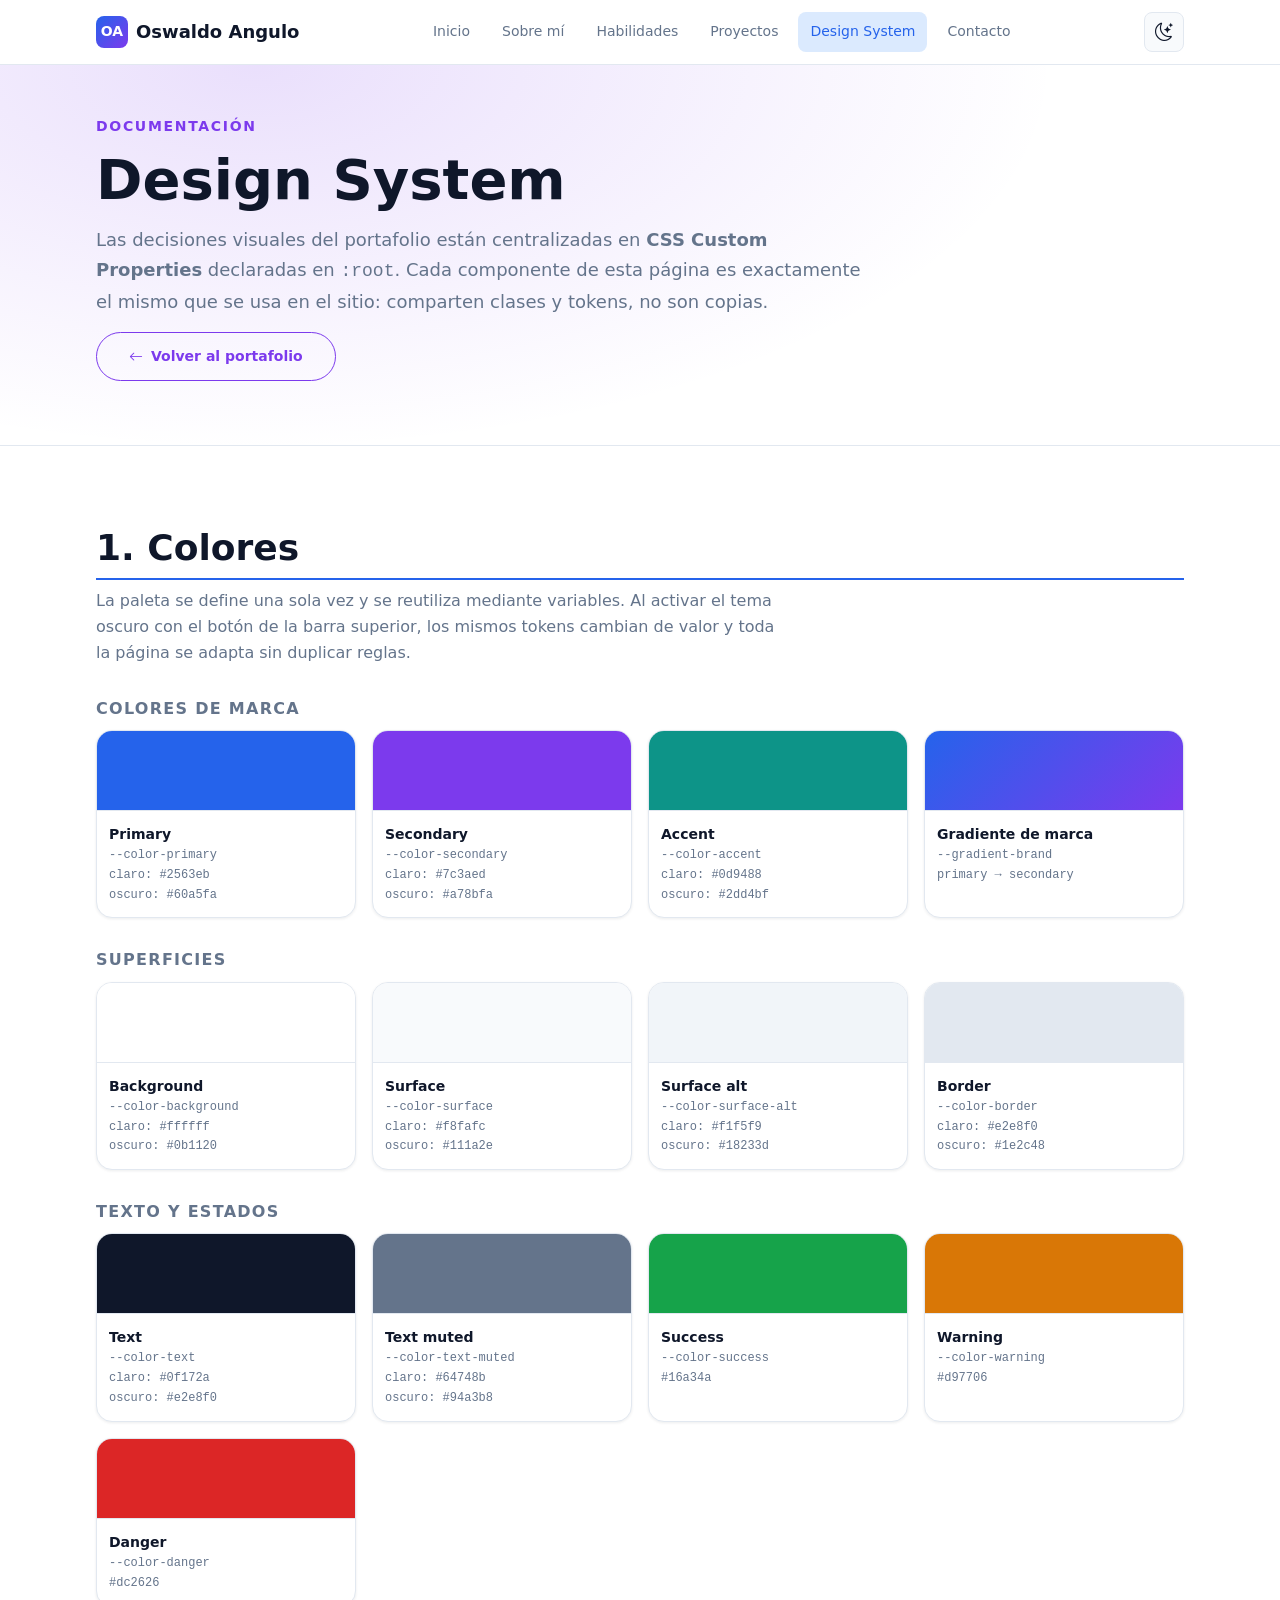
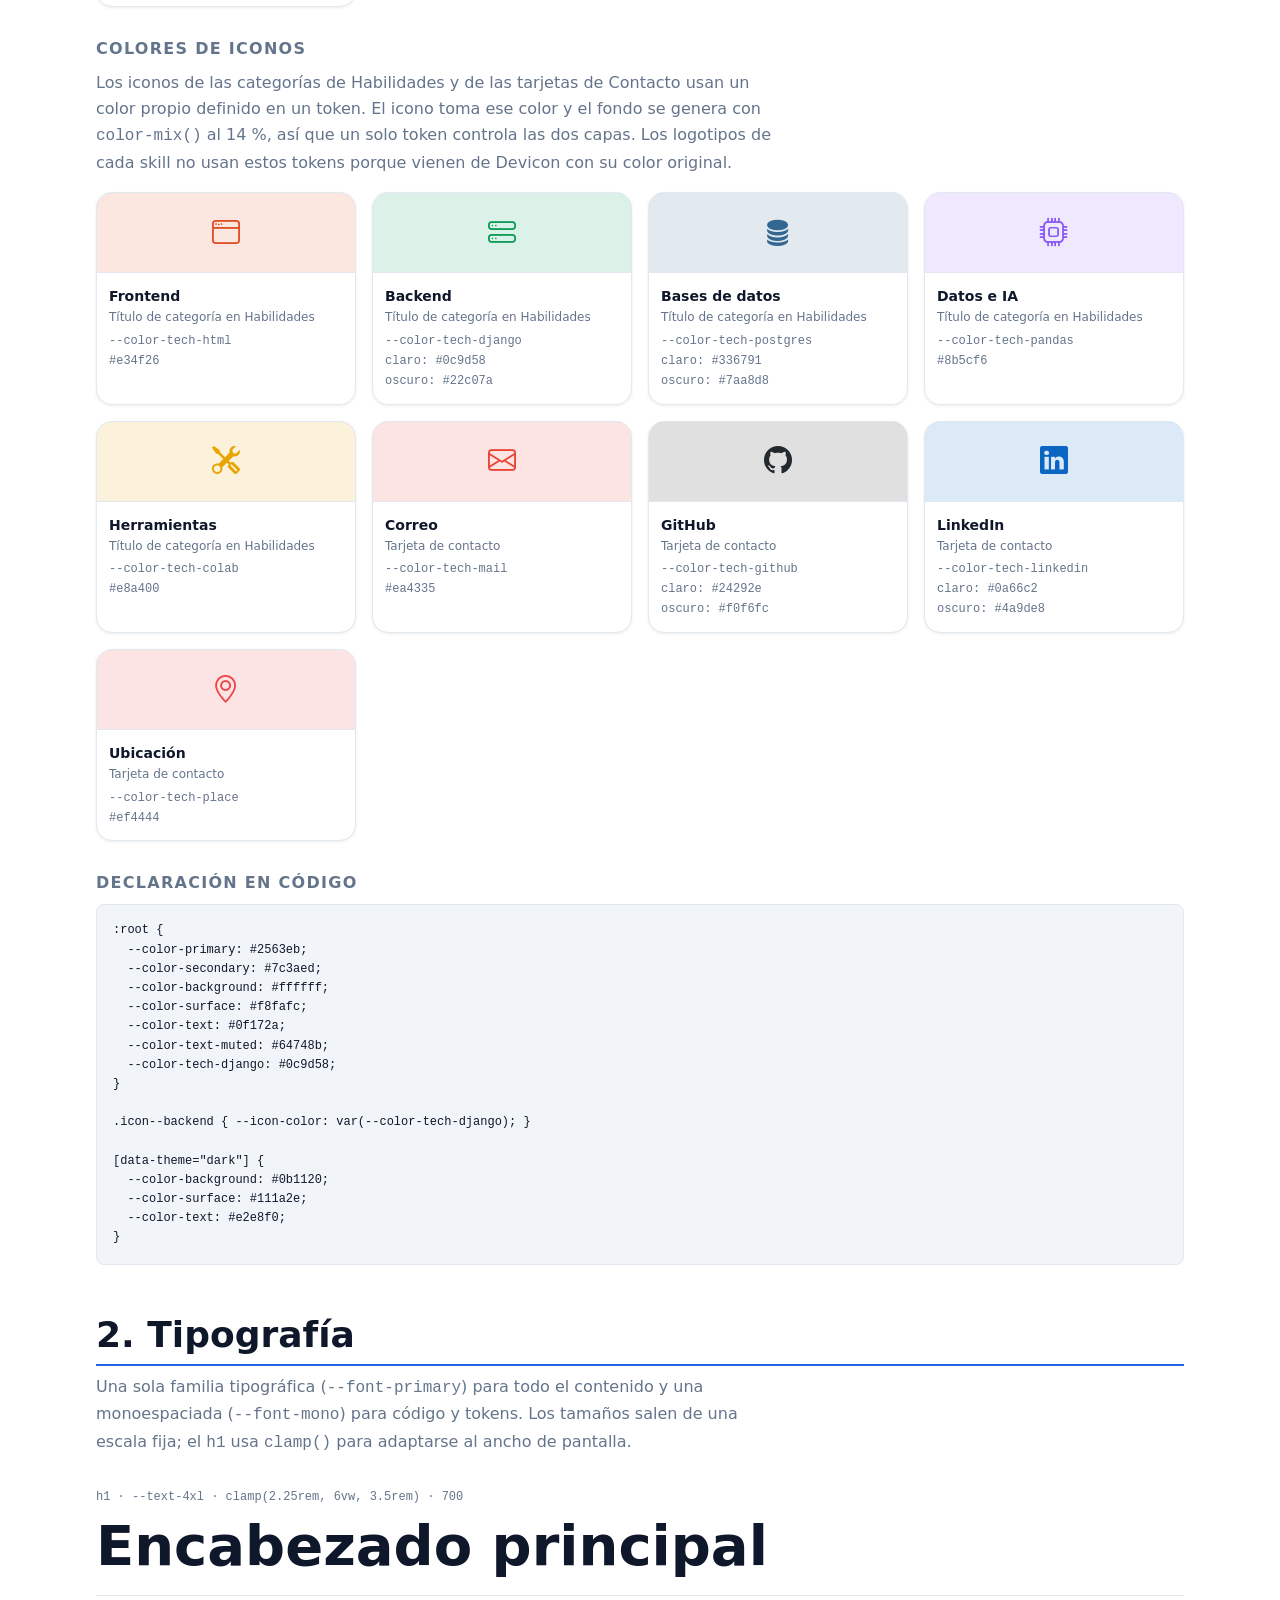
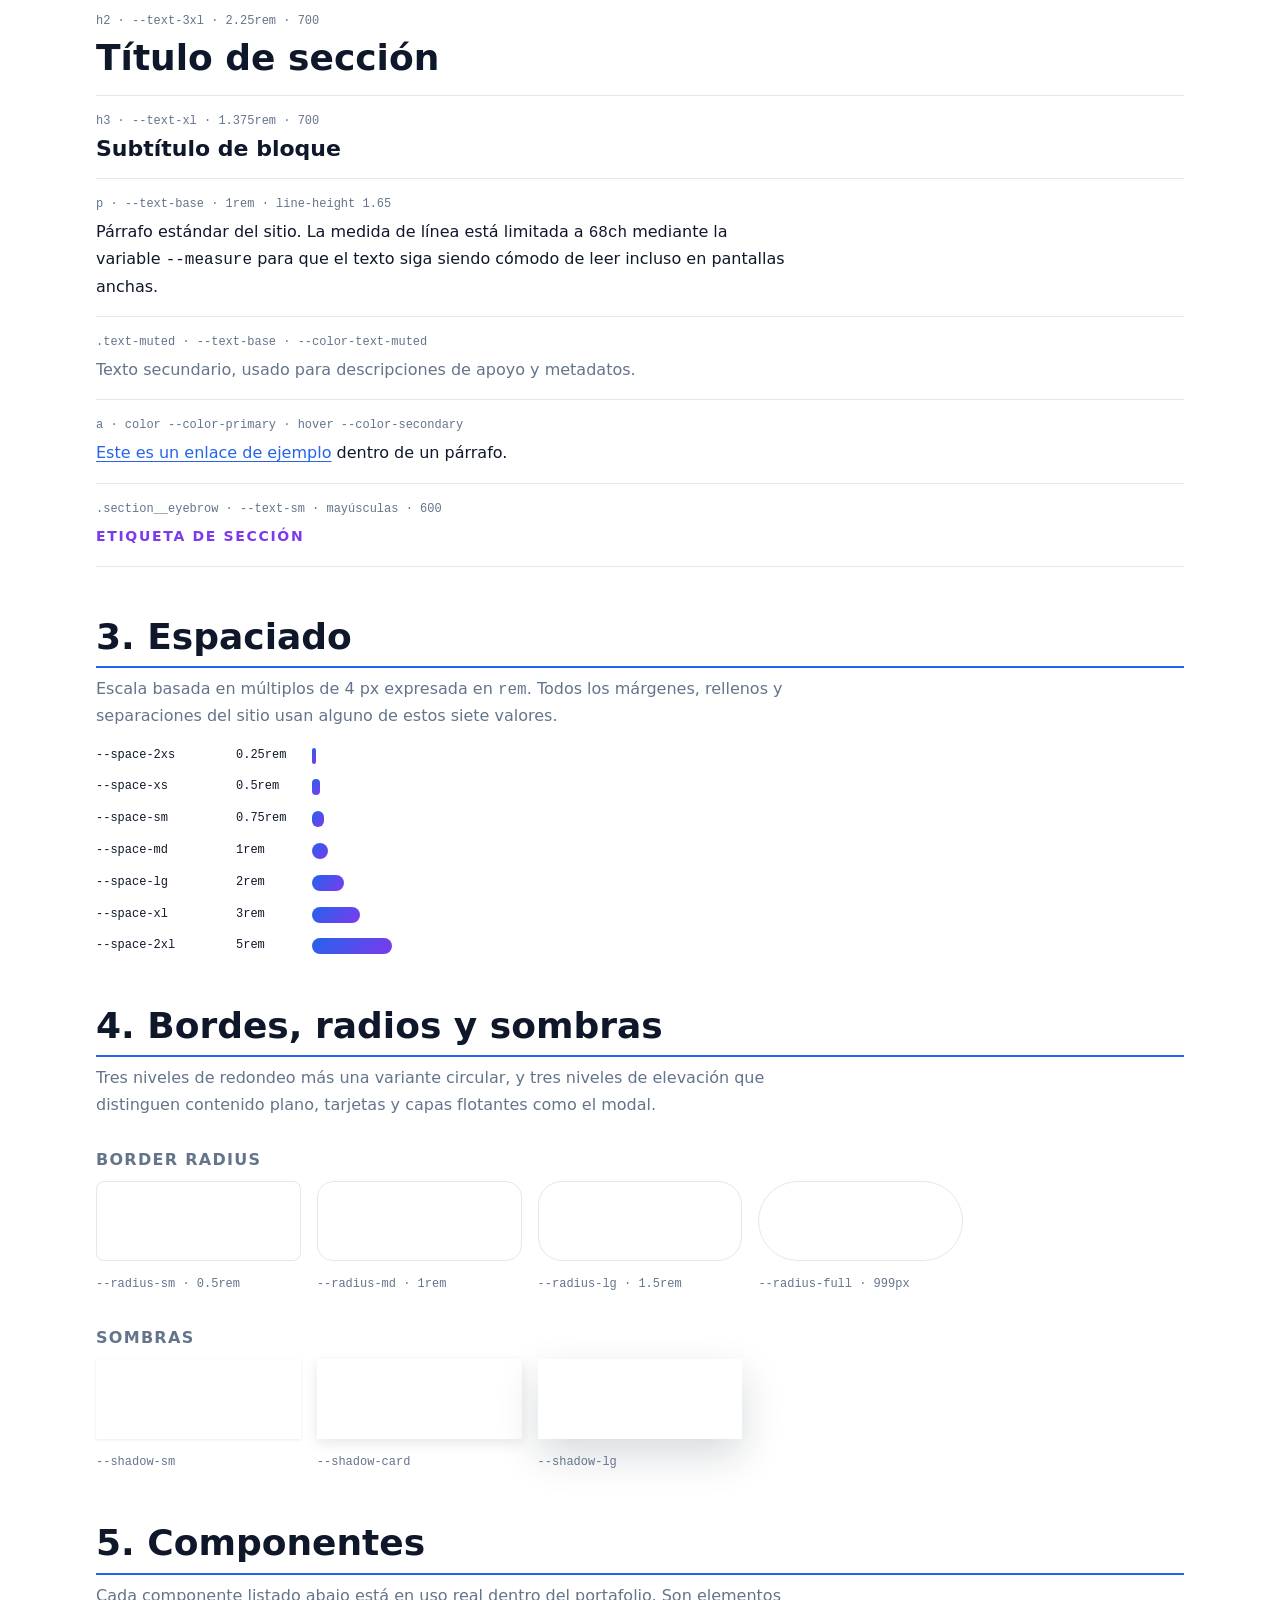
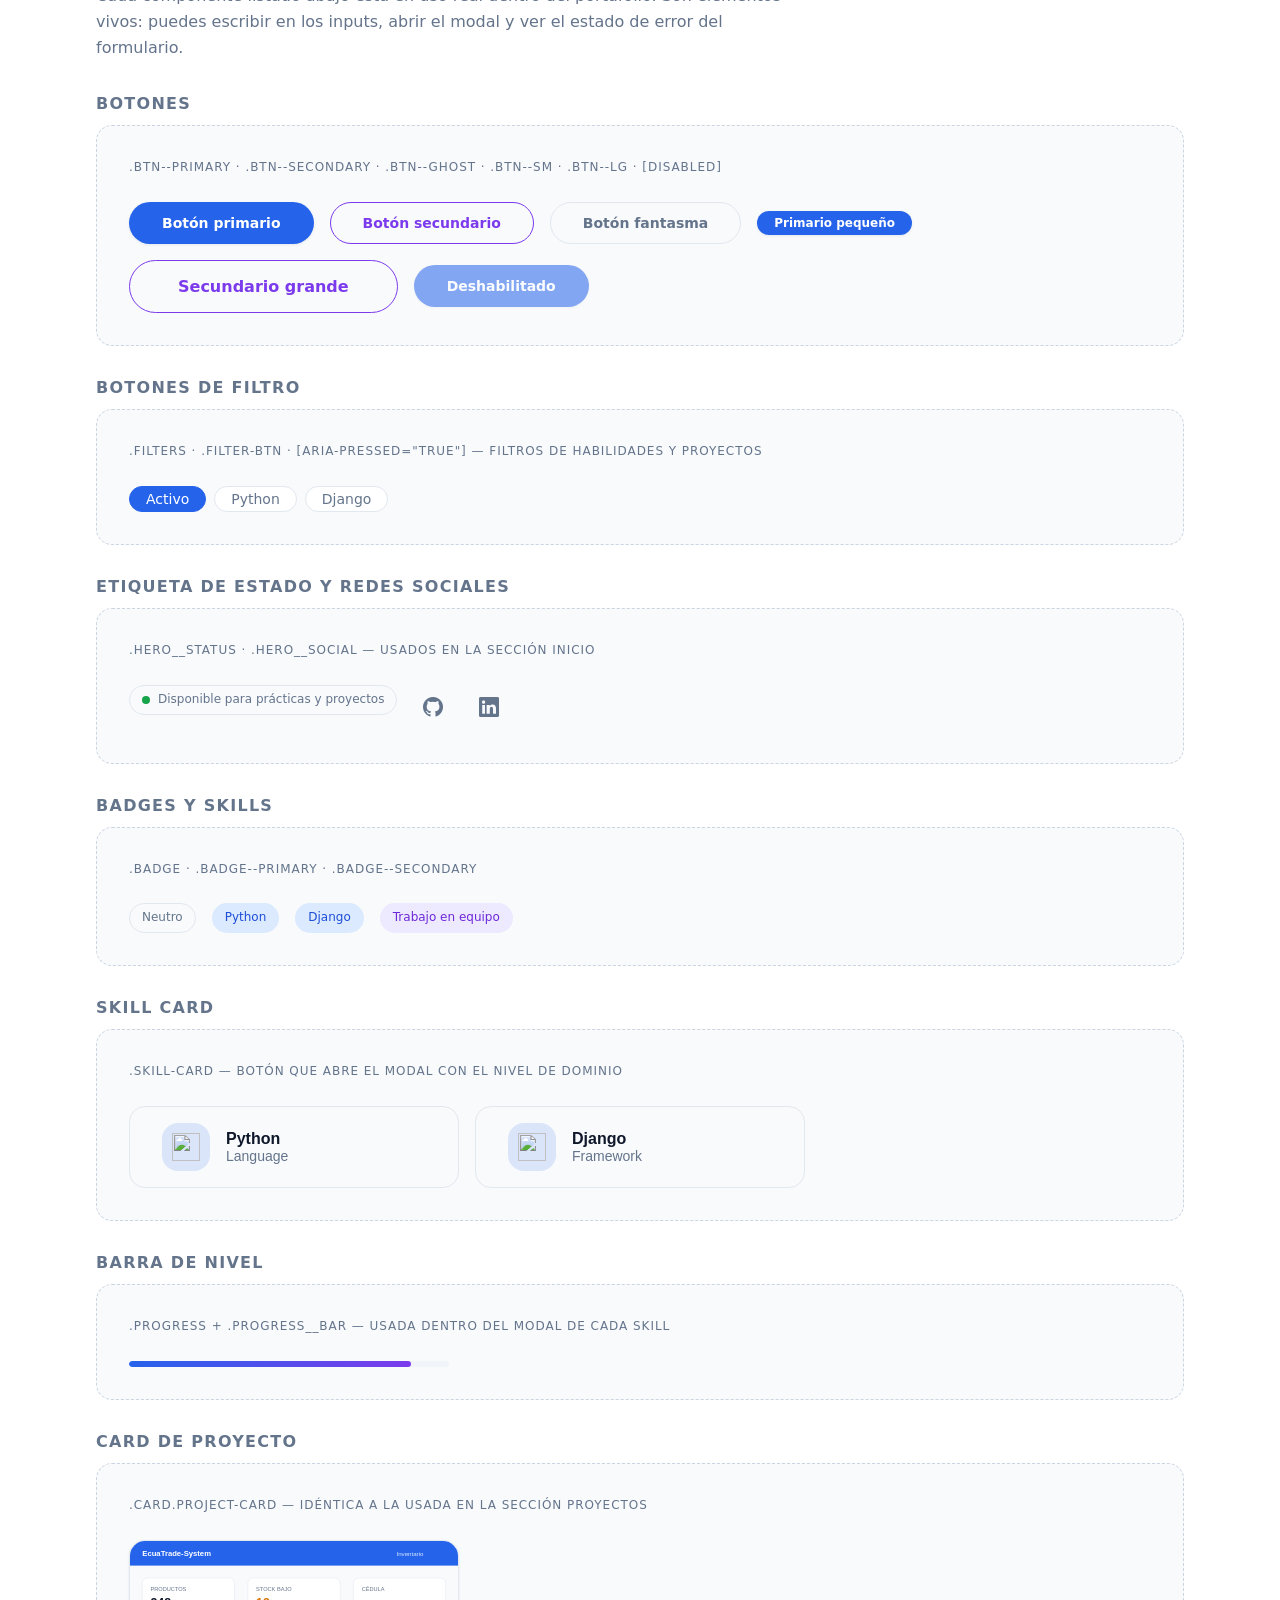
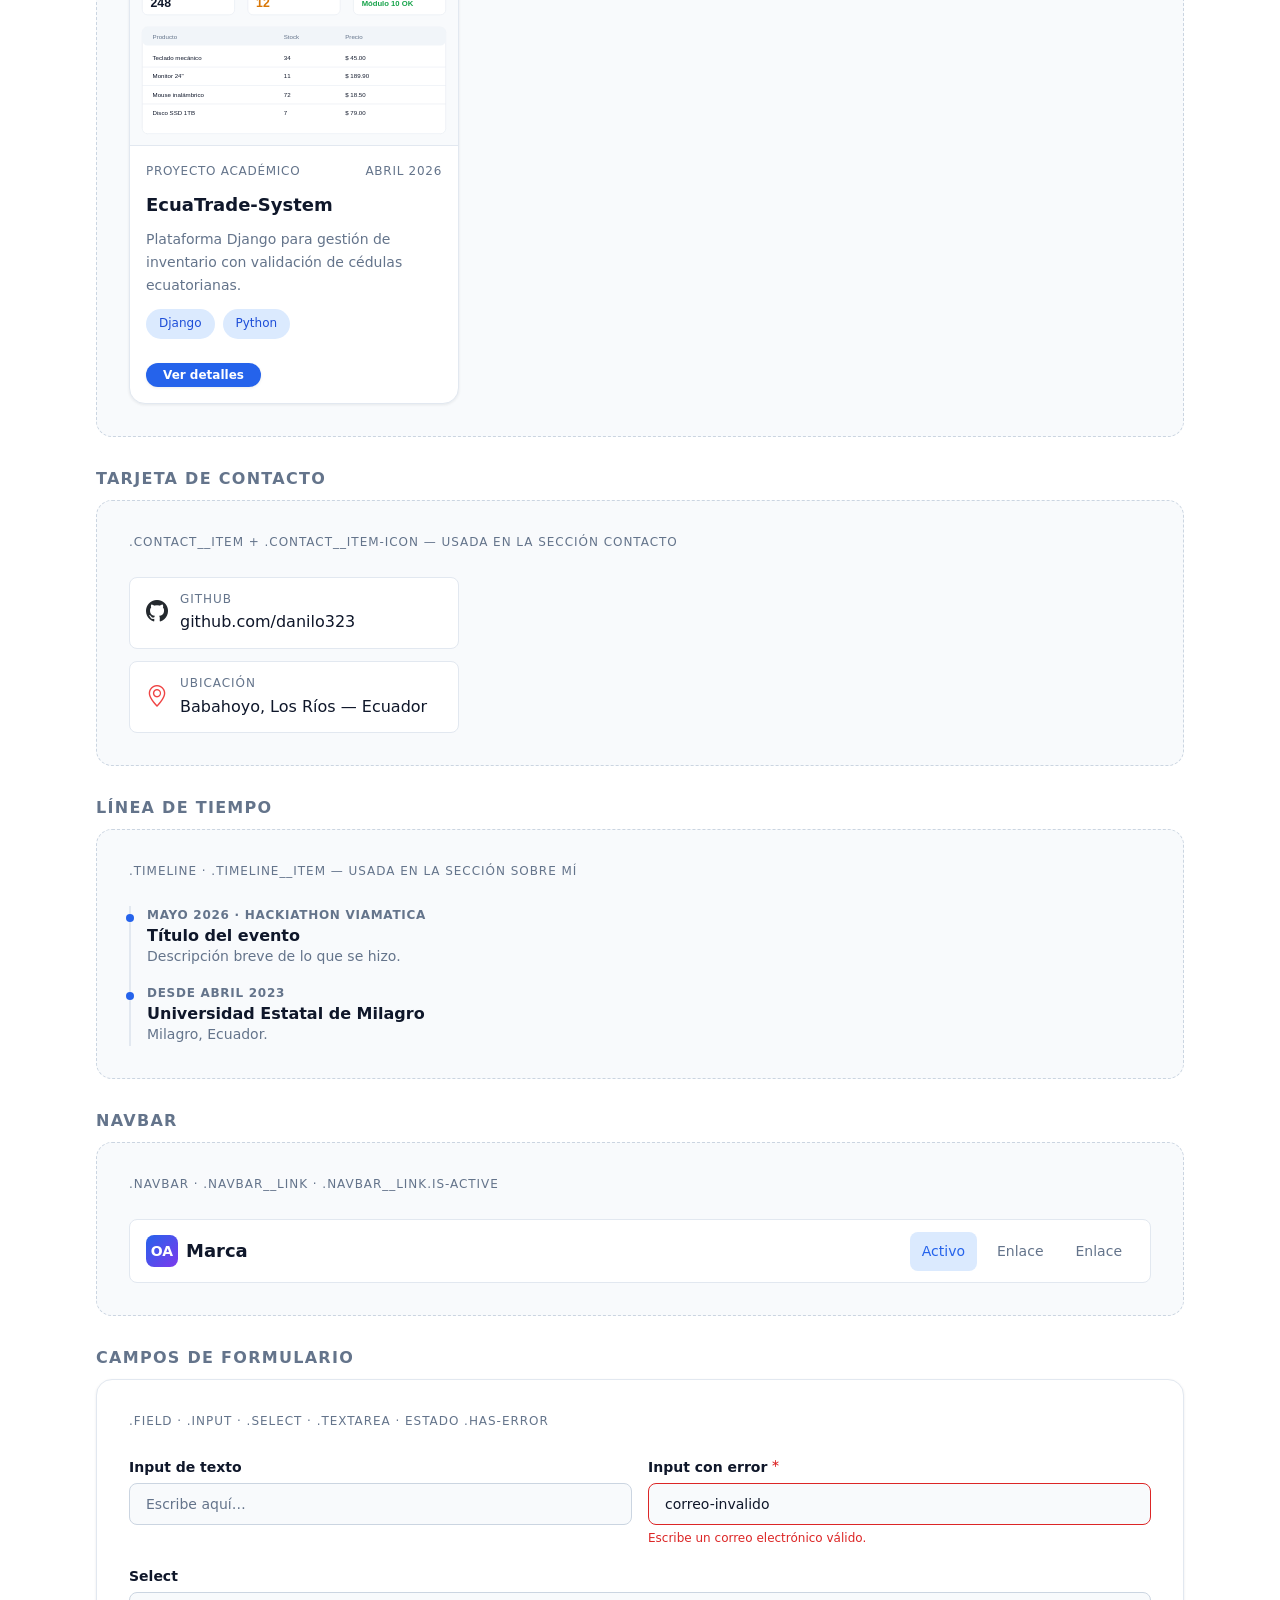
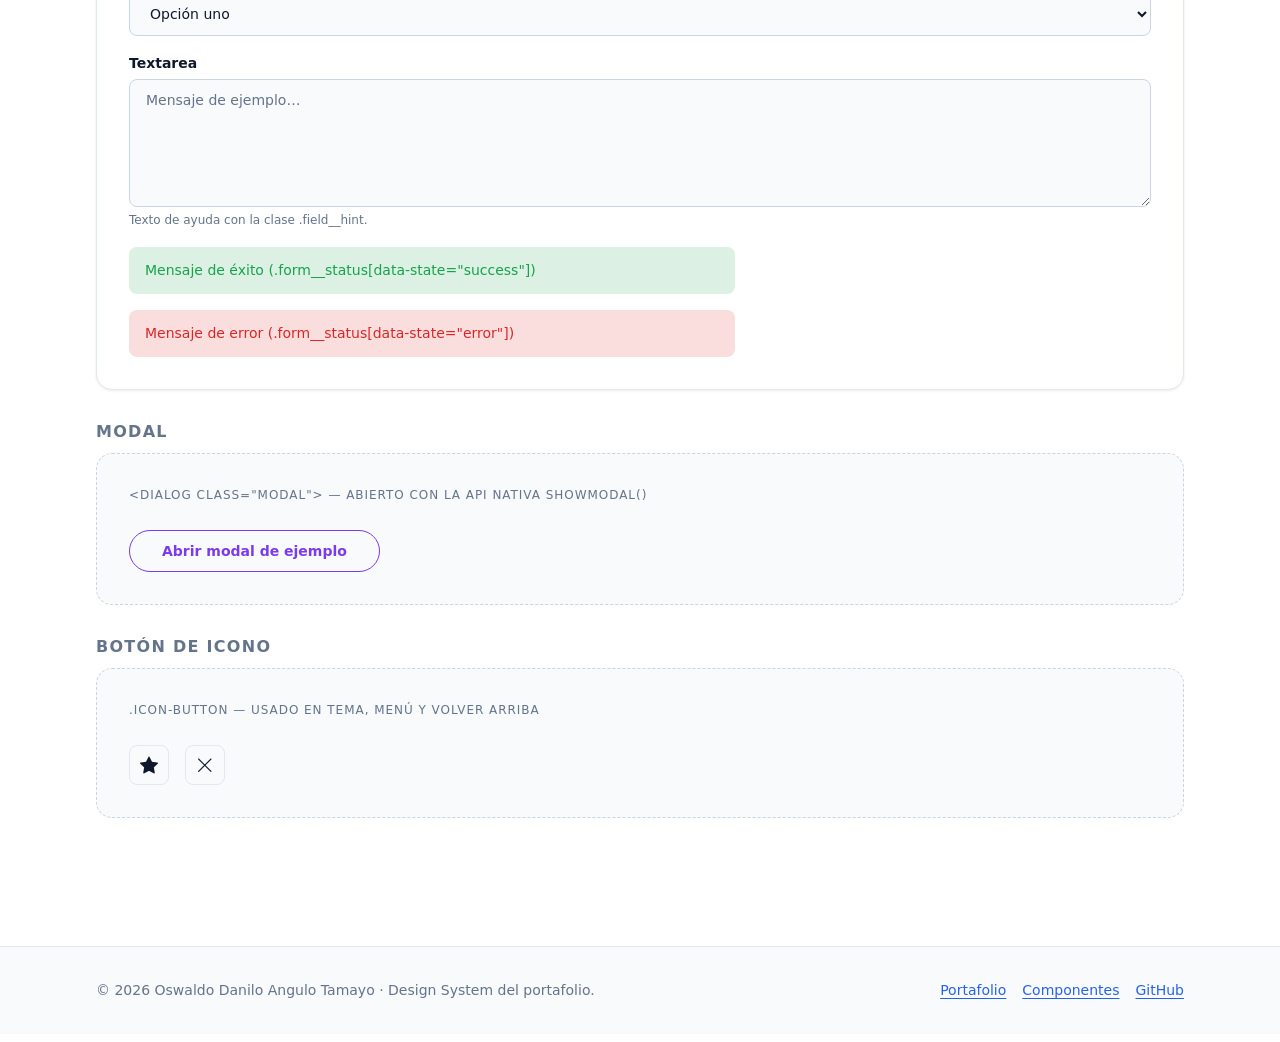
==== commit 8f947c17: "Reorganización para GitHub Pages y mejoras del Design System - Mover el sitio de tarea1/ a la raíz d" ====
--- a/design-system.html
+++ b/design-system.html
@@ -1,169 +1,709 @@
 <!DOCTYPE html>
 <html lang="es">
 <head>
-    <meta charset="UTF-8">
-    <meta name="viewport" content="width=device-width, initial-scale=1.0">
-    <title>Design System - Portafolio</title>
-    <link rel="stylesheet" href="css/root.css">
-    <link rel="stylesheet" href="css/styles.css">
-    <style>
-        /* Estilos exclusivos para organizar el Layout del Design System */
-        .ds-container {
-            max-width: 1200px;
-            margin: 0 auto;
-            padding: var(--space-lg);
-        }
-        .ds-header {
-            margin-bottom: var(--space-lg);
-            border-bottom: 2px solid var(--color-primary);
-            padding-bottom: var(--space-md);
-        }
-        .ds-section {
-            background-color: var(--color-surface);
-            padding: var(--space-lg);
-            border-radius: var(--radius-md);
-            box-shadow: var(--shadow-card);
-            margin-bottom: var(--space-lg);
-        }
-        .ds-section h2 {
-            border-bottom: 1px solid var(--color-text-muted);
-            padding-bottom: var(--space-sm);
-            margin-bottom: var(--space-lg);
-        }
-        .ds-color-grid {
-            display: grid;
-            grid-template-columns: repeat(auto-fit, minmax(150px, 1fr));
-            gap: var(--space-md);
-        }
-        .ds-color-box {
-            height: 100px;
-            border-radius: var(--radius-sm);
-            display: flex;
-            align-items: flex-end;
-            padding: var(--space-sm);
-            font-weight: bold;
-            color: white;
-            box-shadow: inset 0 0 0 1px rgba(255,255,255,0.2);
-        }
-        .ds-spacing-box {
-            background-color: var(--color-primary);
-            margin-bottom: var(--space-sm);
-            border-radius: 4px;
-        }
-        .ds-component-demo {
-            padding: var(--space-md);
-            border: 1px dashed var(--color-text-muted);
-            border-radius: var(--radius-sm);
-            margin-bottom: var(--space-lg);
-            background-color: var(--color-background);
-        }
-    </style>
+  <meta charset="UTF-8">
+  <meta name="viewport" content="width=device-width, initial-scale=1.0">
+  <meta name="description" content="Design System del portafolio de Oswaldo Angulo: paleta de colores, tipografía, escala de espaciado y componentes reutilizables documentados.">
+  <meta name="author" content="Oswaldo Danilo Angulo Tamayo">
+  <meta name="theme-color" content="#2563eb">
+  <title>Design System · Portafolio de Oswaldo Angulo</title>
+  <link rel="icon" href="assets/img/favicon.svg" type="image/svg+xml">
+  <link rel="stylesheet" href="assets/vendor/bootstrap-icons/bootstrap-icons.css">
+  <link rel="stylesheet" href="css/styles.css">
 </head>
 <body>
-    <div class="ds-container">
-        <header class="ds-header">
-            <h1>Design System / Componentes</h1>
-            <p>Documentación visual de la arquitectura CSS utilizada en el portafolio, cumpliendo con la rúbrica.</p>
-            <a href="index.html" class="btn btn-secondary" style="margin-top: var(--space-md);">← Volver al Portafolio</a>
-        </header>
-
-        <!-- 1. COLORES -->
-        <section class="ds-section">
-            <h2>1. Colores (Tokens)</h2>
-            <div class="ds-color-grid">
-                <div class="ds-color-box" style="background-color: var(--color-primary);">Primary</div>
-                <div class="ds-color-box" style="background-color: var(--color-secondary);">Secondary</div>
-                <div class="ds-color-box" style="background-color: var(--color-background); color: var(--color-text); border: 1px solid #333;">Background</div>
-                <div class="ds-color-box" style="background-color: var(--color-surface); color: var(--color-text); border: 1px solid #333;">Surface</div>
-                <div class="ds-color-box" style="background-color: var(--color-text); color: var(--color-background);">Text</div>
-                <div class="ds-color-box" style="background-color: var(--color-text-muted);">Text Muted</div>
+  <a class="skip-link" href="#contenido">Saltar al contenido principal</a>
+
+  <header class="header">
+    <div class="container">
+      <nav class="navbar" aria-label="Navegación principal">
+        <a class="navbar__brand" href="index.html">
+          <span class="navbar__brand-mark" aria-hidden="true">OA</span>
+          <span>Oswaldo Angulo</span>
+        </a>
+
+        <ul class="navbar__menu" id="nav-menu">
+          <li><a class="navbar__link" href="index.html#inicio">Inicio</a></li>
+          <li><a class="navbar__link" href="index.html#sobre-mi">Sobre mí</a></li>
+          <li><a class="navbar__link" href="index.html#habilidades">Habilidades</a></li>
+          <li><a class="navbar__link" href="index.html#proyectos">Proyectos</a></li>
+          <li><a class="navbar__link is-active" href="design-system.html" aria-current="page">Design System</a></li>
+          <li><a class="navbar__link" href="index.html#contacto">Contacto</a></li>
+        </ul>
+
+        <div class="navbar__actions">
+          <button class="icon-button" id="theme-toggle" type="button"
+                  aria-label="Cambiar entre tema claro y oscuro" aria-pressed="false">
+            <i class="bi bi-moon-stars" id="theme-icon" aria-hidden="true"></i>
+          </button>
+          <button class="icon-button navbar__toggle" id="nav-toggle" type="button"
+                  aria-label="Abrir menú de navegación" aria-expanded="false" aria-controls="nav-menu">
+            <i class="bi bi-list" aria-hidden="true"></i>
+          </button>
+        </div>
+      </nav>
+    </div>
+  </header>
+
+  <main id="contenido">
+
+    <section class="ds-header">
+      <div class="container">
+        <p class="section__eyebrow">Documentación</p>
+        <h1>Design System</h1>
+        <p class="hero__lead">
+          Las decisiones visuales del portafolio están centralizadas en
+          <strong>CSS Custom Properties</strong> declaradas en <code>:root</code>. Cada componente
+          de esta página es exactamente el mismo que se usa en el sitio: comparten clases y tokens,
+          no son copias.
+        </p>
+        <p>
+          <a class="btn btn--secondary" href="index.html"><i class="bi bi-arrow-left" aria-hidden="true"></i> Volver al portafolio</a>
+        </p>
+      </div>
+    </section>
+
+    <section class="section" id="colores">
+      <div class="container">
+        <article class="ds-block">
+          <h2 class="ds-block__title">1. Colores</h2>
+          <p class="ds-block__intro">
+            La paleta se define una sola vez y se reutiliza mediante variables. Al activar el tema
+            oscuro con el botón de la barra superior, los mismos tokens cambian de valor y toda la
+            página se adapta sin duplicar reglas.
+          </p>
+
+          <h3 class="ds-subtitle">Colores de marca</h3>
+          <ul class="swatch-grid">
+            <li class="swatch">
+              <div class="swatch__sample" style="background-color: var(--color-primary)"></div>
+              <div class="swatch__info">
+                <span class="swatch__name">Primary</span>
+                <code class="swatch__token">--color-primary</code>
+                <code class="swatch__value">claro: #2563eb</code>
+                <code class="swatch__value">oscuro: #60a5fa</code>
+              </div>
+            </li>
+            <li class="swatch">
+              <div class="swatch__sample" style="background-color: var(--color-secondary)"></div>
+              <div class="swatch__info">
+                <span class="swatch__name">Secondary</span>
+                <code class="swatch__token">--color-secondary</code>
+                <code class="swatch__value">claro: #7c3aed</code>
+                <code class="swatch__value">oscuro: #a78bfa</code>
+              </div>
+            </li>
+            <li class="swatch">
+              <div class="swatch__sample" style="background-color: var(--color-accent)"></div>
+              <div class="swatch__info">
+                <span class="swatch__name">Accent</span>
+                <code class="swatch__token">--color-accent</code>
+                <code class="swatch__value">claro: #0d9488</code>
+                <code class="swatch__value">oscuro: #2dd4bf</code>
+              </div>
+            </li>
+            <li class="swatch">
+              <div class="swatch__sample" style="background: var(--gradient-brand)"></div>
+              <div class="swatch__info">
+                <span class="swatch__name">Gradiente de marca</span>
+                <code class="swatch__token">--gradient-brand</code>
+                <code class="swatch__value">primary → secondary</code>
+              </div>
+            </li>
+          </ul>
+
+          <h3 class="ds-subtitle">Superficies</h3>
+          <ul class="swatch-grid">
+            <li class="swatch">
+              <div class="swatch__sample" style="background-color: var(--color-background)"></div>
+              <div class="swatch__info">
+                <span class="swatch__name">Background</span>
+                <code class="swatch__token">--color-background</code>
+                <code class="swatch__value">claro: #ffffff</code>
+                <code class="swatch__value">oscuro: #0b1120</code>
+              </div>
+            </li>
+            <li class="swatch">
+              <div class="swatch__sample" style="background-color: var(--color-surface)"></div>
+              <div class="swatch__info">
+                <span class="swatch__name">Surface</span>
+                <code class="swatch__token">--color-surface</code>
+                <code class="swatch__value">claro: #f8fafc</code>
+                <code class="swatch__value">oscuro: #111a2e</code>
+              </div>
+            </li>
+            <li class="swatch">
+              <div class="swatch__sample" style="background-color: var(--color-surface-alt)"></div>
+              <div class="swatch__info">
+                <span class="swatch__name">Surface alt</span>
+                <code class="swatch__token">--color-surface-alt</code>
+                <code class="swatch__value">claro: #f1f5f9</code>
+                <code class="swatch__value">oscuro: #18233d</code>
+              </div>
+            </li>
+            <li class="swatch">
+              <div class="swatch__sample" style="background-color: var(--color-border)"></div>
+              <div class="swatch__info">
+                <span class="swatch__name">Border</span>
+                <code class="swatch__token">--color-border</code>
+                <code class="swatch__value">claro: #e2e8f0</code>
+                <code class="swatch__value">oscuro: #1e2c48</code>
+              </div>
+            </li>
+          </ul>
+
+          <h3 class="ds-subtitle">Texto y estados</h3>
+          <ul class="swatch-grid">
+            <li class="swatch">
+              <div class="swatch__sample" style="background-color: var(--color-text)"></div>
+              <div class="swatch__info">
+                <span class="swatch__name">Text</span>
+                <code class="swatch__token">--color-text</code>
+                <code class="swatch__value">claro: #0f172a</code>
+                <code class="swatch__value">oscuro: #e2e8f0</code>
+              </div>
+            </li>
+            <li class="swatch">
+              <div class="swatch__sample" style="background-color: var(--color-text-muted)"></div>
+              <div class="swatch__info">
+                <span class="swatch__name">Text muted</span>
+                <code class="swatch__token">--color-text-muted</code>
+                <code class="swatch__value">claro: #64748b</code>
+                <code class="swatch__value">oscuro: #94a3b8</code>
+              </div>
+            </li>
+            <li class="swatch">
+              <div class="swatch__sample" style="background-color: var(--color-success)"></div>
+              <div class="swatch__info">
+                <span class="swatch__name">Success</span>
+                <code class="swatch__token">--color-success</code>
+                <code class="swatch__value">#16a34a</code>
+              </div>
+            </li>
+            <li class="swatch">
+              <div class="swatch__sample" style="background-color: var(--color-warning)"></div>
+              <div class="swatch__info">
+                <span class="swatch__name">Warning</span>
+                <code class="swatch__token">--color-warning</code>
+                <code class="swatch__value">#d97706</code>
+              </div>
+            </li>
+            <li class="swatch">
+              <div class="swatch__sample" style="background-color: var(--color-danger)"></div>
+              <div class="swatch__info">
+                <span class="swatch__name">Danger</span>
+                <code class="swatch__token">--color-danger</code>
+                <code class="swatch__value">#dc2626</code>
+              </div>
+            </li>
+          </ul>
+
+
+          <h3 class="ds-subtitle">Colores de iconos</h3>
+          <p class="ds-block__intro">
+            Los iconos de las categorías de Habilidades y de las tarjetas de Contacto usan un color
+            propio definido en un token. El icono toma ese color y el fondo se genera con
+            <code>color-mix()</code> al 14&nbsp;%, así que un solo token controla las dos capas.
+            Los logotipos de cada skill no usan estos tokens porque vienen de Devicon con su color original.
+          </p>
+          <ul class="swatch-grid">
+            <li class="swatch icon--frontend">
+              <div class="tech-swatch__sample"><i class="bi bi-window" aria-hidden="true"></i></div>
+              <div class="swatch__info">
+                <span class="swatch__name">Frontend</span>
+                <span class="swatch__use">Título de categoría en Habilidades</span>
+                <code class="swatch__token">--color-tech-html</code>
+                <code class="swatch__value">#e34f26</code>
+              </div>
+            </li>
+            <li class="swatch icon--backend">
+              <div class="tech-swatch__sample"><i class="bi bi-hdd-stack" aria-hidden="true"></i></div>
+              <div class="swatch__info">
+                <span class="swatch__name">Backend</span>
+                <span class="swatch__use">Título de categoría en Habilidades</span>
+                <code class="swatch__token">--color-tech-django</code>
+                <code class="swatch__value">claro: #0c9d58</code>
+                <code class="swatch__value">oscuro: #22c07a</code>
+              </div>
+            </li>
+            <li class="swatch icon--db">
+              <div class="tech-swatch__sample"><i class="bi bi-database-fill" aria-hidden="true"></i></div>
+              <div class="swatch__info">
+                <span class="swatch__name">Bases de datos</span>
+                <span class="swatch__use">Título de categoría en Habilidades</span>
+                <code class="swatch__token">--color-tech-postgres</code>
+                <code class="swatch__value">claro: #336791</code>
+                <code class="swatch__value">oscuro: #7aa8d8</code>
+              </div>
+            </li>
+            <li class="swatch icon--ia">
+              <div class="tech-swatch__sample"><i class="bi bi-cpu" aria-hidden="true"></i></div>
+              <div class="swatch__info">
+                <span class="swatch__name">Datos e IA</span>
+                <span class="swatch__use">Título de categoría en Habilidades</span>
+                <code class="swatch__token">--color-tech-pandas</code>
+                <code class="swatch__value">#8b5cf6</code>
+              </div>
+            </li>
+            <li class="swatch icon--tools">
+              <div class="tech-swatch__sample"><i class="bi bi-tools" aria-hidden="true"></i></div>
+              <div class="swatch__info">
+                <span class="swatch__name">Herramientas</span>
+                <span class="swatch__use">Título de categoría en Habilidades</span>
+                <code class="swatch__token">--color-tech-colab</code>
+                <code class="swatch__value">#e8a400</code>
+              </div>
+            </li>
+            <li class="swatch icon--mail">
+              <div class="tech-swatch__sample"><i class="bi bi-envelope" aria-hidden="true"></i></div>
+              <div class="swatch__info">
+                <span class="swatch__name">Correo</span>
+                <span class="swatch__use">Tarjeta de contacto</span>
+                <code class="swatch__token">--color-tech-mail</code>
+                <code class="swatch__value">#ea4335</code>
+              </div>
+            </li>
+            <li class="swatch icon--github">
+              <div class="tech-swatch__sample"><i class="bi bi-github" aria-hidden="true"></i></div>
+              <div class="swatch__info">
+                <span class="swatch__name">GitHub</span>
+                <span class="swatch__use">Tarjeta de contacto</span>
+                <code class="swatch__token">--color-tech-github</code>
+                <code class="swatch__value">claro: #24292e</code>
+                <code class="swatch__value">oscuro: #f0f6fc</code>
+              </div>
+            </li>
+            <li class="swatch icon--linkedin">
+              <div class="tech-swatch__sample"><i class="bi bi-linkedin" aria-hidden="true"></i></div>
+              <div class="swatch__info">
+                <span class="swatch__name">LinkedIn</span>
+                <span class="swatch__use">Tarjeta de contacto</span>
+                <code class="swatch__token">--color-tech-linkedin</code>
+                <code class="swatch__value">claro: #0a66c2</code>
+                <code class="swatch__value">oscuro: #4a9de8</code>
+              </div>
+            </li>
+            <li class="swatch icon--place">
+              <div class="tech-swatch__sample"><i class="bi bi-geo-alt" aria-hidden="true"></i></div>
+              <div class="swatch__info">
+                <span class="swatch__name">Ubicación</span>
+                <span class="swatch__use">Tarjeta de contacto</span>
+                <code class="swatch__token">--color-tech-place</code>
+                <code class="swatch__value">#ef4444</code>
+              </div>
+            </li>
+          </ul>
+
+          <h3 class="ds-subtitle">Declaración en código</h3>
+          <pre class="code-block"><code>:root {
+  --color-primary: #2563eb;
+  --color-secondary: #7c3aed;
+  --color-background: #ffffff;
+  --color-surface: #f8fafc;
+  --color-text: #0f172a;
+  --color-text-muted: #64748b;
+  --color-tech-django: #0c9d58;
+}
+
+.icon--backend { --icon-color: var(--color-tech-django); }
+
+[data-theme="dark"] {
+  --color-background: #0b1120;
+  --color-surface: #111a2e;
+  --color-text: #e2e8f0;
+}</code></pre>
+        </article>
+
+        <article class="ds-block" id="tipografia">
+          <h2 class="ds-block__title">2. Tipografía</h2>
+          <p class="ds-block__intro">
+            Una sola familia tipográfica (<code>--font-primary</code>) para todo el contenido y una
+            monoespaciada (<code>--font-mono</code>) para código y tokens. Los tamaños salen de una
+            escala fija; el <code>h1</code> usa <code>clamp()</code> para adaptarse al ancho de pantalla.
+          </p>
+
+          <div class="type-sample">
+            <p class="type-sample__meta">h1 · --text-4xl · clamp(2.25rem, 6vw, 3.5rem) · 700</p>
+            <p class="type-demo type-demo--h1">Encabezado principal</p>
+          </div>
+
+          <div class="type-sample">
+            <p class="type-sample__meta">h2 · --text-3xl · 2.25rem · 700</p>
+            <p class="type-demo type-demo--h2">Título de sección</p>
+          </div>
+
+          <div class="type-sample">
+            <p class="type-sample__meta">h3 · --text-xl · 1.375rem · 700</p>
+            <p class="type-demo type-demo--h3">Subtítulo de bloque</p>
+          </div>
+
+          <div class="type-sample">
+            <p class="type-sample__meta">p · --text-base · 1rem · line-height 1.65</p>
+            <p>
+              Párrafo estándar del sitio. La medida de línea está limitada a <code>68ch</code>
+              mediante la variable <code>--measure</code> para que el texto siga siendo cómodo de
+              leer incluso en pantallas anchas.
+            </p>
+          </div>
+
+          <div class="type-sample">
+            <p class="type-sample__meta">.text-muted · --text-base · --color-text-muted</p>
+            <p class="text-muted">
+              Texto secundario, usado para descripciones de apoyo y metadatos.
+            </p>
+          </div>
+
+          <div class="type-sample">
+            <p class="type-sample__meta">a · color --color-primary · hover --color-secondary</p>
+            <p><a href="index.html#proyectos">Este es un enlace de ejemplo</a> dentro de un párrafo.</p>
+          </div>
+
+          <div class="type-sample">
+            <p class="type-sample__meta">.section__eyebrow · --text-sm · mayúsculas · 600</p>
+            <p class="section__eyebrow">Etiqueta de sección</p>
+          </div>
+        </article>
+
+        <article class="ds-block" id="espaciado">
+          <h2 class="ds-block__title">3. Espaciado</h2>
+          <p class="ds-block__intro">
+            Escala basada en múltiplos de 4&nbsp;px expresada en <code>rem</code>. Todos los
+            márgenes, rellenos y separaciones del sitio usan alguno de estos siete valores.
+          </p>
+
+          <ul class="spacing-list">
+            <li class="spacing-row">
+              <code>--space-2xs</code><span>0.25rem</span>
+              <span class="spacing-row__bar" style="width: var(--space-2xs)"></span>
+            </li>
+            <li class="spacing-row">
+              <code>--space-xs</code><span>0.5rem</span>
+              <span class="spacing-row__bar" style="width: var(--space-xs)"></span>
+            </li>
+            <li class="spacing-row">
+              <code>--space-sm</code><span>0.75rem</span>
+              <span class="spacing-row__bar" style="width: var(--space-sm)"></span>
+            </li>
+            <li class="spacing-row">
+              <code>--space-md</code><span>1rem</span>
+              <span class="spacing-row__bar" style="width: var(--space-md)"></span>
+            </li>
+            <li class="spacing-row">
+              <code>--space-lg</code><span>2rem</span>
+              <span class="spacing-row__bar" style="width: var(--space-lg)"></span>
+            </li>
+            <li class="spacing-row">
+              <code>--space-xl</code><span>3rem</span>
+              <span class="spacing-row__bar" style="width: var(--space-xl)"></span>
+            </li>
+            <li class="spacing-row">
+              <code>--space-2xl</code><span>5rem</span>
+              <span class="spacing-row__bar" style="width: var(--space-2xl)"></span>
+            </li>
+          </ul>
+        </article>
+
+        <article class="ds-block" id="bordes">
+          <h2 class="ds-block__title">4. Bordes, radios y sombras</h2>
+          <p class="ds-block__intro">
+            Tres niveles de redondeo más una variante circular, y tres niveles de elevación que
+            distinguen contenido plano, tarjetas y capas flotantes como el modal.
+          </p>
+
+          <h3 class="ds-subtitle">Border radius</h3>
+          <ul class="token-grid">
+            <li>
+              <div class="token-demo token-demo--radius-sm"></div>
+              <code class="token-label">--radius-sm · 0.5rem</code>
+            </li>
+            <li>
+              <div class="token-demo token-demo--radius-md"></div>
+              <code class="token-label">--radius-md · 1rem</code>
+            </li>
+            <li>
+              <div class="token-demo token-demo--radius-lg"></div>
+              <code class="token-label">--radius-lg · 1.5rem</code>
+            </li>
+            <li>
+              <div class="token-demo token-demo--radius-full"></div>
+              <code class="token-label">--radius-full · 999px</code>
+            </li>
+          </ul>
+
+          <h3 class="ds-subtitle">Sombras</h3>
+          <ul class="token-grid">
+            <li>
+              <div class="token-demo token-demo--shadow-sm"></div>
+              <code class="token-label">--shadow-sm</code>
+            </li>
+            <li>
+              <div class="token-demo token-demo--shadow-card"></div>
+              <code class="token-label">--shadow-card</code>
+            </li>
+            <li>
+              <div class="token-demo token-demo--shadow-lg"></div>
+              <code class="token-label">--shadow-lg</code>
+            </li>
+          </ul>
+        </article>
+
+        <article class="ds-block" id="componentes">
+          <h2 class="ds-block__title">5. Componentes</h2>
+          <p class="ds-block__intro">
+            Cada componente listado abajo está en uso real dentro del portafolio. Son elementos
+            vivos: puedes escribir en los inputs, abrir el modal y ver el estado de error del formulario.
+          </p>
+
+          <h3 class="ds-subtitle">Botones</h3>
+          <div class="showcase">
+            <p class="showcase__caption">.btn--primary · .btn--secondary · .btn--ghost · .btn--sm · .btn--lg · [disabled]</p>
+            <button class="btn btn--primary" type="button">Botón primario</button>
+            <button class="btn btn--secondary" type="button">Botón secundario</button>
+            <button class="btn btn--ghost" type="button">Botón fantasma</button>
+            <button class="btn btn--primary btn--sm" type="button">Primario pequeño</button>
+            <button class="btn btn--secondary btn--lg" type="button">Secundario grande</button>
+            <button class="btn btn--primary" type="button" disabled>Deshabilitado</button>
+          </div>
+
+          <h3 class="ds-subtitle">Botones de filtro</h3>
+          <div class="showcase">
+            <p class="showcase__caption">.filters · .filter-btn · [aria-pressed="true"] — filtros de Habilidades y Proyectos</p>
+            <div class="filters ds-filters" role="group" aria-label="Ejemplo de filtros">
+              <button class="filter-btn" type="button" aria-pressed="true">Activo</button>
+              <button class="filter-btn" type="button" aria-pressed="false">Python</button>
+              <button class="filter-btn" type="button" aria-pressed="false">Django</button>
             </div>
-        </section>
-
-        <!-- 2. TIPOGRAFÍA -->
-        <section class="ds-section">
-            <h2>2. Tipografía</h2>
-            <div class="ds-component-demo">
-                <h1>Heading 1 (h1)</h1>
-                <h2>Heading 2 (h2)</h2>
-                <h3>Heading 3 (h3)</h3>
-                <p><strong>Párrafo:</strong> Lorem ipsum dolor sit amet, consectetur adipiscing elit. <a href="#">Este es un enlace de ejemplo</a> dentro del texto.</p>
-                <p style="color: var(--color-text-muted);">Texto secundario (Text Muted) para descripciones breves.</p>
+          </div>
+
+          <h3 class="ds-subtitle">Etiqueta de estado y redes sociales</h3>
+          <div class="showcase">
+            <p class="showcase__caption">.hero__status · .hero__social — usados en la sección Inicio</p>
+            <p class="hero__status">Disponible para prácticas y proyectos</p>
+            <div class="hero__social ds-social">
+              <a href="https://github.com/danilo323" aria-label="GitHub" target="_blank" rel="noopener noreferrer">
+                <i class="bi bi-github" aria-hidden="true"></i>
+              </a>
+              <a href="https://linkedin.com/in/danilo" aria-label="LinkedIn" target="_blank" rel="noopener noreferrer">
+                <i class="bi bi-linkedin" aria-hidden="true"></i>
+              </a>
             </div>
-        </section>
-
-        <!-- 3. ESPACIADOS -->
-        <section class="ds-section">
-            <h2>3. Sistema de Espaciados (Spacing)</h2>
-            <div class="ds-component-demo">
-                <div style="display: flex; align-items: center; gap: 1rem; margin-bottom: 0.5rem;">
-                    <div class="ds-spacing-box" style="width: var(--space-sm); height: var(--space-sm);"></div>
-                    <span>--space-sm (0.5rem)</span>
+          </div>
+
+          <h3 class="ds-subtitle">Badges y skills</h3>
+          <div class="showcase">
+            <p class="showcase__caption">.badge · .badge--primary · .badge--secondary</p>
+            <span class="badge">Neutro</span>
+            <span class="badge badge--primary">Python</span>
+            <span class="badge badge--primary">Django</span>
+            <span class="badge badge--secondary">Trabajo en equipo</span>
+          </div>
+
+          <h3 class="ds-subtitle">Skill card</h3>
+          <div class="showcase showcase--grid">
+            <p class="showcase__caption">.skill-card — botón que abre el modal con el nivel de dominio</p>
+            <button class="skill-card" type="button" data-open-skill="python">
+              <span class="skill-card__icon"><img src="https://cdn.jsdelivr.net/gh/devicons/devicon@latest/icons/python/python-original.svg" alt="" width="24" height="24"></span>
+              <span class="skill-card__info">
+                <span class="skill-card__name">Python</span>
+                <span class="skill-card__subtitle">Language</span>
+              </span>
+            </button>
+            <button class="skill-card" type="button" data-open-skill="django">
+              <span class="skill-card__icon"><img src="https://cdn.jsdelivr.net/gh/devicons/devicon@latest/icons/django/django-plain.svg" class="icon-invert-dark" alt="" width="24" height="24"></span>
+              <span class="skill-card__info">
+                <span class="skill-card__name">Django</span>
+                <span class="skill-card__subtitle">Framework</span>
+              </span>
+            </button>
+          </div>
+
+          <h3 class="ds-subtitle">Barra de nivel</h3>
+          <div class="showcase">
+            <p class="showcase__caption">.progress + .progress__bar — usada dentro del modal de cada skill</p>
+            <div class="progress ds-progress"><span class="progress__bar" style="width: 88%"></span></div>
+          </div>
+
+          <h3 class="ds-subtitle">Card de proyecto</h3>
+          <div class="showcase showcase--grid">
+            <p class="showcase__caption">.card.project-card — idéntica a la usada en la sección Proyectos</p>
+            <article class="card project-card">
+              <figure class="project-card__figure">
+                <img class="project-card__image" src="assets/img/proyecto-ecuatrade.svg"
+                     alt="Captura del listado de inventario de EcuaTrade-System"
+                     width="640" height="400" loading="lazy">
+              </figure>
+              <div class="card__body">
+                <p class="project-card__meta">
+                  <span>Proyecto académico</span>
+                  <span>Abril 2026</span>
+                </p>
+                <h4 class="card__title">EcuaTrade-System</h4>
+                <p class="card__text">
+                  Plataforma Django para gestión de inventario con validación de cédulas ecuatorianas.
+                </p>
+                <ul class="badge-list">
+                  <li><span class="badge badge--primary">Django</span></li>
+                  <li><span class="badge badge--primary">Python</span></li>
+                </ul>
+                <div class="card__footer">
+                  <button class="btn btn--primary btn--sm" type="button" data-open-project="ecuatrade">
+                    Ver detalles
+                  </button>
                 </div>
-                <div style="display: flex; align-items: center; gap: 1rem; margin-bottom: 0.5rem;">
-                    <div class="ds-spacing-box" style="width: var(--space-md); height: var(--space-md);"></div>
-                    <span>--space-md (1rem)</span>
-                </div>
-                <div style="display: flex; align-items: center; gap: 1rem;">
-                    <div class="ds-spacing-box" style="width: var(--space-lg); height: var(--space-lg);"></div>
-                    <span>--space-lg (2rem)</span>
-                </div>
+              </div>
+            </article>
+          </div>
+
+          <h3 class="ds-subtitle">Tarjeta de contacto</h3>
+          <div class="showcase showcase--grid">
+            <p class="showcase__caption">.contact__item + .contact__item-icon — usada en la sección Contacto</p>
+            <ul class="contact__list">
+              <li>
+                <a class="contact__item" href="https://github.com/danilo323" target="_blank" rel="noopener noreferrer">
+                  <span class="contact__item-icon icon--github" aria-hidden="true"><i class="bi bi-github"></i></span>
+                  <span>
+                    <span class="contact__item-label">GitHub</span>
+                    github.com/danilo323
+                  </span>
+                </a>
+              </li>
+              <li>
+                <span class="contact__item">
+                  <span class="contact__item-icon icon--place" aria-hidden="true"><i class="bi bi-geo-alt"></i></span>
+                  <span>
+                    <span class="contact__item-label">Ubicación</span>
+                    Babahoyo, Los Ríos — Ecuador
+                  </span>
+                </span>
+              </li>
+            </ul>
+          </div>
+
+          <h3 class="ds-subtitle">Línea de tiempo</h3>
+          <div class="showcase showcase--grid">
+            <p class="showcase__caption">.timeline · .timeline__item — usada en la sección Sobre mí</p>
+            <ol class="timeline">
+              <li class="timeline__item">
+                <p class="timeline__date">Mayo 2026 · hackIAthon Viamatica</p>
+                <h4 class="timeline__title">Título del evento</h4>
+                <p class="timeline__desc">Descripción breve de lo que se hizo.</p>
+              </li>
+              <li class="timeline__item">
+                <p class="timeline__date">Desde abril 2023</p>
+                <h4 class="timeline__title">Universidad Estatal de Milagro</h4>
+                <p class="timeline__desc">Milagro, Ecuador.</p>
+              </li>
+            </ol>
+          </div>
+
+          <h3 class="ds-subtitle">Navbar</h3>
+          <div class="showcase">
+            <p class="showcase__caption">.navbar · .navbar__link · .navbar__link.is-active</p>
+            <nav class="navbar" aria-label="Ejemplo de barra de navegación">
+              <span class="navbar__brand">
+                <span class="navbar__brand-mark" aria-hidden="true">OA</span>
+                <span>Marca</span>
+              </span>
+              <ul class="navbar__menu">
+                <li><a class="navbar__link is-active" href="#componentes">Activo</a></li>
+                <li><a class="navbar__link" href="#componentes">Enlace</a></li>
+                <li><a class="navbar__link" href="#componentes">Enlace</a></li>
+              </ul>
+            </nav>
+          </div>
+
+          <h3 class="ds-subtitle">Campos de formulario</h3>
+          <form class="form" aria-label="Ejemplo de campos de formulario">
+            <p class="showcase__caption">.field · .input · .select · .textarea · estado .has-error</p>
+
+            <div class="form__row">
+              <div class="field">
+                <label class="field__label" for="ds-input">Input de texto</label>
+                <input class="input" type="text" id="ds-input" name="ds-input"
+                       placeholder="Escribe aquí…">
+              </div>
+
+              <div class="field has-error">
+                <label class="field__label" for="ds-input-error">
+                  Input con error <i class="bi bi-asterisk field__required" aria-hidden="true"></i>
+                </label>
+                <input class="input" type="email" id="ds-input-error" name="ds-input-error"
+                       value="correo-invalido" aria-invalid="true" aria-describedby="ds-error">
+                <p class="field__error" id="ds-error">Escribe un correo electrónico válido.</p>
+              </div>
             </div>
-        </section>
-
-        <!-- 4. COMPONENTES REUTILIZABLES -->
-        <section class="ds-section">
-            <h2>4. Componentes Reutilizables</h2>
-
-            <h3>Botones</h3>
-            <div class="ds-component-demo" style="display: flex; gap: var(--space-md);">
-                <button class="btn btn-primary">Botón Primario</button>
-                <button class="btn btn-secondary">Botón Secundario</button>
+
+            <div class="field">
+              <label class="field__label" for="ds-select">Select</label>
+              <select class="select" id="ds-select" name="ds-select">
+                <option>Opción uno</option>
+                <option>Opción dos</option>
+              </select>
             </div>
 
-            <h3>Badge / Skill (Tecnología)</h3>
-            <div class="ds-component-demo">
-                <div class="project-tech">
-                    <span>Python</span>
-                    <span>Django</span>
-                    <span>TypeScript</span>
-                </div>
+            <div class="field">
+              <label class="field__label" for="ds-textarea">Textarea</label>
+              <textarea class="textarea" id="ds-textarea" name="ds-textarea" rows="4"
+                        placeholder="Mensaje de ejemplo…" aria-describedby="ds-hint"></textarea>
+              <p class="field__hint" id="ds-hint">Texto de ayuda con la clase .field__hint.</p>
             </div>
 
-            <h3>Card de Proyecto</h3>
-            <div class="ds-component-demo">
-                <div class="projects-grid" style="grid-template-columns: 1fr; max-width: 350px;">
-                    <article class="project-card">
-                        <figure>
-                            <img src="https://via.placeholder.com/400x200.png?text=Preview+Card" alt="Preview">
-                        </figure>
-                        <div class="project-info">
-                            <h3>Nombre del Proyecto</h3>
-                            <p>Breve descripción del proyecto demostrando el componente de tarjeta reutilizable.</p>
-                            <div class="project-tech">
-                                <span>HTML</span>
-                                <span>CSS</span>
-                            </div>
-                        </div>
-                    </article>
-                </div>
-            </div>
-
-            <h3>Formularios (Input & Textarea)</h3>
-            <div class="ds-component-demo">
-                <form class="contact-form" style="max-width: 400px;" onsubmit="event.preventDefault()">
-                    <div class="form-group">
-                        <label>Input de Texto</label>
-                        <input type="text" placeholder="Escribe aquí...">
-                    </div>
-                    <div class="form-group">
-                        <label>Área de Texto (Textarea)</label>
-                        <textarea rows="3" placeholder="Mensaje..."></textarea>
-                    </div>
-                </form>
-            </div>
-
-        </section>
+            <p class="form__status" data-state="success">Mensaje de éxito (.form__status[data-state="success"])</p>
+            <p class="form__status" data-state="error">Mensaje de error (.form__status[data-state="error"])</p>
+          </form>
+
+          <h3 class="ds-subtitle">Modal</h3>
+          <div class="showcase">
+            <p class="showcase__caption">&lt;dialog class="modal"&gt; — abierto con la API nativa showModal()</p>
+            <button class="btn btn--secondary" type="button" data-open-project="fraude">
+              Abrir modal de ejemplo
+            </button>
+          </div>
+
+          <h3 class="ds-subtitle">Botón de icono</h3>
+          <div class="showcase">
+            <p class="showcase__caption">.icon-button — usado en tema, menú y volver arriba</p>
+            <button class="icon-button" type="button" aria-label="Ejemplo de botón de icono">
+              <i class="bi bi-star-fill" aria-hidden="true"></i>
+            </button>
+            <button class="icon-button" type="button" aria-label="Ejemplo de botón de cierre">
+              <i class="bi bi-x-lg" aria-hidden="true"></i>
+            </button>
+          </div>
+        </article>
+      </div>
+    </section>
+
+  </main>
+
+  <footer class="footer">
+    <div class="container footer__inner">
+      <p class="footer__text">
+        © <span id="anio-actual">2026</span> Oswaldo Danilo Angulo Tamayo · Design System del portafolio.
+      </p>
+      <ul class="footer__links">
+        <li><a href="index.html">Portafolio</a></li>
+        <li><a href="#componentes">Componentes</a></li>
+        <li><a href="https://github.com/danilo323" target="_blank" rel="noopener noreferrer">GitHub</a></li>
+      </ul>
     </div>
+  </footer>
+
+  <dialog class="modal" id="info-modal" aria-labelledby="modal-title">
+    <div class="modal__header">
+      <h2 class="modal__title" id="modal-title">Detalle del proyecto</h2>
+      <button class="icon-button" type="button" id="modal-close" data-close-modal aria-label="Cerrar ventana de detalle">
+        <i class="bi bi-x-lg" aria-hidden="true"></i>
+      </button>
+    </div>
+    <div class="modal__body" id="modal-body"></div>
+    <div class="modal__footer" id="modal-footer"></div>
+  </dialog>
+
+  <button class="icon-button back-to-top" id="back-to-top" type="button" aria-label="Volver al inicio de la página">
+    <i class="bi bi-arrow-up" aria-hidden="true"></i>
+  </button>
+
+  <script src="js/main.js"></script>
 </body>
 </html>
--- a/css/styles.css
+++ b/css/styles.css
@@ -1,216 +1,1411 @@
-*, *::before, *::after {
-    box-sizing: border-box;
-    margin: 0;
+:root {
+  --color-primary: #2563eb;
+  --color-primary-hover: #1d4ed8;
+  --color-primary-soft: #dbeafe;
+  --color-secondary: #7c3aed;
+  --color-secondary-hover: #6d28d9;
+  --color-secondary-soft: #ede9fe;
+  --color-accent: #0d9488;
+
+  --color-background: #ffffff;
+  --color-surface: #f8fafc;
+  --color-surface-alt: #f1f5f9;
+  --color-border: #e2e8f0;
+  --color-border-strong: #cbd5e1;
+
+  --color-text: #0f172a;
+  --color-text-muted: #64748b;
+  --color-text-inverse: #ffffff;
+
+  --color-success: #16a34a;
+  --color-warning: #d97706;
+  --color-danger: #dc2626;
+
+  --gradient-brand: linear-gradient(135deg, var(--color-primary), var(--color-secondary));
+
+  --font-primary: "Segoe UI", system-ui, -apple-system, Roboto, Helvetica, Arial, sans-serif;
+  --font-mono: "Cascadia Code", "Fira Code", Consolas, "Courier New", monospace;
+
+  --text-xs: 0.75rem;
+  --text-sm: 0.875rem;
+  --text-base: 1rem;
+  --text-lg: 1.125rem;
+  --text-xl: 1.375rem;
+  --text-2xl: 1.75rem;
+  --text-3xl: 2.25rem;
+  --text-4xl: clamp(2.25rem, 6vw, 3.5rem);
+
+  --weight-regular: 400;
+  --weight-medium: 500;
+  --weight-semibold: 600;
+  --weight-bold: 700;
+
+  --leading-tight: 1.2;
+  --leading-normal: 1.65;
+
+  --space-2xs: 0.25rem;
+  --space-xs: 0.5rem;
+  --space-sm: 0.75rem;
+  --space-md: 1rem;
+  --space-lg: 2rem;
+  --space-xl: 3rem;
+  --space-2xl: 5rem;
+
+  --border-width: 1px;
+  --radius-sm: 0.5rem;
+  --radius-md: 1rem;
+  --radius-lg: 1.5rem;
+  --radius-full: 999px;
+
+  --shadow-sm: 0 1px 3px rgb(15 23 42 / 0.08);
+  --shadow-card: 0 4px 12px rgb(15 23 42 / 0.1);
+  --shadow-lg: 0 16px 40px rgb(15 23 42 / 0.16);
+
+  --color-tech-html: #e34f26;
+  --color-tech-django: #0c9d58;
+  --color-tech-postgres: #336791;
+  --color-tech-pandas: #8b5cf6;
+  --color-tech-colab: #e8a400;
+  --color-tech-github: #24292e;
+  --color-tech-linkedin: #0a66c2;
+  --color-tech-mail: #ea4335;
+  --color-tech-place: #ef4444;
+
+  --container-max: 1120px;
+  --header-height: 4rem;
+  --measure: 68ch;
+
+  --transition-fast: 150ms ease;
+  --transition-base: 250ms ease;
+}
+
+[data-theme="dark"] {
+  --color-primary: #60a5fa;
+  --color-primary-hover: #93c5fd;
+  --color-primary-soft: #1e3a8a;
+  --color-secondary: #a78bfa;
+  --color-secondary-hover: #c4b5fd;
+  --color-secondary-soft: #4c1d95;
+  --color-accent: #2dd4bf;
+
+  --color-background: #0b1120;
+  --color-surface: #111a2e;
+  --color-surface-alt: #18233d;
+  --color-border: #1e2c48;
+  --color-border-strong: #33436b;
+
+  --color-text: #e2e8f0;
+  --color-text-muted: #94a3b8;
+  --color-text-inverse: #0b1120;
+
+  --color-tech-postgres: #7aa8d8;
+  --color-tech-github: #f0f6fc;
+  --color-tech-linkedin: #4a9de8;
+  --color-tech-django: #22c07a;
+
+  --shadow-sm: 0 1px 3px rgb(0 0 0 / 0.5);
+  --shadow-card: 0 4px 12px rgb(0 0 0 / 0.55);
+  --shadow-lg: 0 16px 40px rgb(0 0 0 / 0.6);
+}
+
+*,
+*::before,
+*::after {
+  box-sizing: border-box;
+}
+
+html {
+  scroll-behavior: smooth;
+  scroll-padding-top: calc(var(--header-height) + var(--space-md));
+  -webkit-text-size-adjust: 100%;
+}
+
+body {
+  margin: 0;
+  font-family: var(--font-primary);
+  font-size: var(--text-base);
+  line-height: var(--leading-normal);
+  color: var(--color-text);
+  background-color: var(--color-background);
+  overflow-x: hidden;
+  transition: background-color var(--transition-base), color var(--transition-base);
+}
+
+h1, h2, h3, h4, h5, h6 {
+  margin: 0 0 var(--space-sm);
+  line-height: var(--leading-tight);
+  font-weight: var(--weight-bold);
+  color: var(--color-text);
+  text-wrap: balance;
+}
+
+h1 { font-size: var(--text-4xl); }
+h2 { font-size: var(--text-3xl); }
+h3 { font-size: var(--text-xl); }
+h4 { font-size: var(--text-lg); }
+
+p {
+  margin: 0 0 var(--space-md);
+  max-width: var(--measure);
+}
+
+a {
+  color: var(--color-primary);
+  text-decoration-thickness: 1px;
+  text-underline-offset: 3px;
+  transition: color var(--transition-fast);
+}
+
+a:hover { color: var(--color-secondary); }
+
+img {
+  max-width: 100%;
+  height: auto;
+  display: block;
+}
+
+ul, ol { margin: 0 0 var(--space-md); padding-left: var(--space-md); }
+
+figure { margin: 0; }
+
+:where(a, button, input, textarea, select, [tabindex]):focus-visible {
+  outline: 3px solid var(--color-secondary);
+  outline-offset: 2px;
+  border-radius: var(--radius-sm);
+}
+
+@media (prefers-reduced-motion: reduce) {
+  html { scroll-behavior: auto; }
+  *, *::before, *::after {
+    animation-duration: 0.01ms !important;
+    transition-duration: 0.01ms !important;
+  }
+}
+
+.container {
+  width: 100%;
+  max-width: var(--container-max);
+  margin-inline: auto;
+  padding-inline: var(--space-md);
+}
+
+.section {
+  padding-block: var(--space-2xl);
+}
+
+.section--alt {
+  background-color: var(--color-surface);
+  border-block: var(--border-width) solid var(--color-border);
+}
+
+.section__header {
+  margin-bottom: var(--space-xl);
+  text-align: center;
+}
+
+.section__eyebrow {
+  display: inline-block;
+  margin-bottom: var(--space-xs);
+  font-size: var(--text-sm);
+  font-weight: var(--weight-semibold);
+  letter-spacing: 0.12em;
+  text-transform: uppercase;
+  color: var(--color-secondary);
+}
+
+.section__subtitle {
+  margin-inline: auto;
+  color: var(--color-text-muted);
+  max-width: var(--measure);
+}
+
+.text-muted { color: var(--color-text-muted); }
+
+.text-gradient {
+  background: var(--gradient-brand);
+  -webkit-background-clip: text;
+  background-clip: text;
+  color: transparent;
+}
+
+.skip-link {
+  position: absolute;
+  left: var(--space-md);
+  top: -100px;
+  z-index: 200;
+  padding: var(--space-xs) var(--space-md);
+  background-color: var(--color-primary);
+  color: var(--color-text-inverse);
+  border-radius: var(--radius-sm);
+  transition: top var(--transition-fast);
+}
+
+.skip-link:focus {
+  top: var(--space-xs);
+  color: var(--color-text-inverse);
+}
+
+.reveal {
+  opacity: 0;
+  transform: translateY(24px);
+  transition: opacity 600ms ease, transform 600ms ease;
+}
+
+.reveal.is-visible {
+  opacity: 1;
+  transform: none;
+}
+
+.header {
+  position: sticky;
+  top: 0;
+  z-index: 100;
+  background-color: color-mix(in srgb, var(--color-background) 88%, transparent);
+  backdrop-filter: blur(12px);
+  border-bottom: var(--border-width) solid var(--color-border);
+}
+
+.navbar {
+  display: flex;
+  align-items: center;
+  justify-content: space-between;
+  gap: var(--space-md);
+  min-height: var(--header-height);
+}
+
+.navbar__brand {
+  display: inline-flex;
+  align-items: center;
+  gap: var(--space-xs);
+  font-weight: var(--weight-bold);
+  font-size: var(--text-lg);
+  color: var(--color-text);
+  text-decoration: none;
+}
+
+.navbar__brand-mark {
+  display: grid;
+  place-items: center;
+  width: 2rem;
+  height: 2rem;
+  border-radius: var(--radius-sm);
+  background: var(--gradient-brand);
+  color: #ffffff;
+  font-size: var(--text-sm);
+  font-weight: var(--weight-bold);
+}
+
+.navbar__menu {
+  display: flex;
+  align-items: center;
+  gap: var(--space-xs);
+  margin: 0;
+  padding: 0;
+  list-style: none;
+}
+
+.navbar__link {
+  display: block;
+  padding: var(--space-xs) var(--space-sm);
+  border-radius: var(--radius-sm);
+  font-size: var(--text-sm);
+  font-weight: var(--weight-medium);
+  color: var(--color-text-muted);
+  text-decoration: none;
+  transition: color var(--transition-fast), background-color var(--transition-fast);
+}
+
+.navbar__link:hover,
+.navbar__link:focus-visible {
+  color: var(--color-text);
+  background-color: var(--color-surface-alt);
+}
+
+.navbar__link.is-active {
+  color: var(--color-primary);
+  background-color: var(--color-primary-soft);
+}
+
+.navbar__actions {
+  display: flex;
+  align-items: center;
+  gap: var(--space-xs);
+}
+
+.icon-button {
+  display: grid;
+  place-items: center;
+  width: 2.5rem;
+  height: 2.5rem;
+  padding: 0;
+  border: var(--border-width) solid var(--color-border);
+  border-radius: var(--radius-sm);
+  background-color: var(--color-surface);
+  color: var(--color-text);
+  font-size: var(--text-lg);
+  line-height: 1;
+  cursor: pointer;
+  transition: background-color var(--transition-fast), border-color var(--transition-fast),
+              transform var(--transition-fast);
+}
+
+.icon-button:hover {
+  background-color: var(--color-surface-alt);
+  border-color: var(--color-border-strong);
+  transform: translateY(-2px);
+}
+
+.navbar__toggle { display: none; }
+
+.btn {
+  display: inline-flex;
+  align-items: center;
+  justify-content: center;
+  gap: var(--space-xs);
+  padding: var(--space-sm) var(--space-lg);
+  border: var(--border-width) solid transparent;
+  border-radius: var(--radius-full);
+  font-family: inherit;
+  font-size: var(--text-sm);
+  font-weight: var(--weight-semibold);
+  text-decoration: none;
+  cursor: pointer;
+  transition: background-color var(--transition-fast), color var(--transition-fast),
+              border-color var(--transition-fast), transform var(--transition-fast),
+              box-shadow var(--transition-fast);
+}
+
+.btn:hover { transform: translateY(-2px); }
+.btn:active { transform: translateY(0); }
+
+.btn--primary {
+  background-color: var(--color-primary);
+  color: #ffffff;
+  box-shadow: var(--shadow-sm);
+}
+
+.btn--primary:hover {
+  background-color: var(--color-primary-hover);
+  color: #ffffff;
+  box-shadow: var(--shadow-card);
+}
+
+.btn--secondary {
+  background-color: transparent;
+  color: var(--color-secondary);
+  border-color: var(--color-secondary);
+}
+
+.btn--secondary:hover {
+  background-color: var(--color-secondary);
+  color: #ffffff;
+}
+
+.btn--ghost {
+  background-color: transparent;
+  color: var(--color-text-muted);
+  border-color: var(--color-border);
+}
+
+.btn--ghost:hover {
+  color: var(--color-text);
+  background-color: var(--color-surface-alt);
+}
+
+.btn--sm { padding: var(--space-2xs) var(--space-md); font-size: var(--text-xs); }
+.btn--lg { padding: var(--space-md) var(--space-xl); font-size: var(--text-base); }
+
+.btn--block { width: 100%; }
+
+.btn[disabled],
+.btn[aria-disabled="true"] {
+  opacity: 0.55;
+  cursor: not-allowed;
+  transform: none;
+}
+
+.badge {
+  display: inline-flex;
+  align-items: center;
+  gap: var(--space-2xs);
+  padding: var(--space-2xs) var(--space-sm);
+  border: var(--border-width) solid var(--color-border);
+  border-radius: var(--radius-full);
+  background-color: var(--color-surface);
+  font-size: var(--text-xs);
+  font-weight: var(--weight-medium);
+  color: var(--color-text-muted);
+  white-space: nowrap;
+}
+
+.badge--primary {
+  background-color: var(--color-primary-soft);
+  border-color: transparent;
+  color: var(--color-primary-hover);
+}
+
+[data-theme="dark"] .badge--primary { color: #ffffff; }
+
+.badge--secondary {
+  background-color: var(--color-secondary-soft);
+  border-color: transparent;
+  color: var(--color-secondary-hover);
+}
+
+[data-theme="dark"] .badge--secondary { color: #ffffff; }
+
+[data-theme="dark"] .icon-invert-dark {
+  filter: invert(1) brightness(1.5);
+}
+
+.badge-list {
+  display: flex;
+  flex-wrap: wrap;
+  gap: var(--space-xs);
+  margin: 0;
+  padding: 0;
+  list-style: none;
+}
+
+.card {
+  display: flex;
+  flex-direction: column;
+  background-color: var(--color-background);
+  border: var(--border-width) solid var(--color-border);
+  border-radius: var(--radius-md);
+  box-shadow: var(--shadow-sm);
+  overflow: hidden;
+  transition: transform var(--transition-base), box-shadow var(--transition-base),
+              border-color var(--transition-base);
+}
+
+.card:hover {
+  transform: translateY(-4px);
+  box-shadow: var(--shadow-card);
+  border-color: var(--color-border-strong);
+}
+
+.card__body {
+  display: flex;
+  flex-direction: column;
+  flex: 1;
+  gap: var(--space-sm);
+  padding: var(--space-md);
+}
+
+.card__title { margin: 0; font-size: var(--text-lg); }
+
+.card__text {
+  margin: 0;
+  font-size: var(--text-sm);
+  color: var(--color-text-muted);
+}
+
+.card__footer {
+  display: flex;
+  flex-wrap: wrap;
+  gap: var(--space-xs);
+  margin-top: auto;
+  padding-top: var(--space-sm);
+}
+
+.project-card__figure {
+  margin: 0;
+  aspect-ratio: 16 / 10;
+  overflow: hidden;
+  background-color: var(--color-surface-alt);
+  border-bottom: var(--border-width) solid var(--color-border);
+}
+
+.project-card__image {
+  width: 100%;
+  height: 100%;
+  object-fit: cover;
+  transition: transform var(--transition-base);
+}
+
+.card:hover .project-card__image { transform: scale(1.04); }
+
+.project-card__meta {
+  margin: 0;
+  display: flex;
+  align-items: center;
+  justify-content: space-between;
+  gap: var(--space-xs);
+  font-size: var(--text-xs);
+  color: var(--color-text-muted);
+  text-transform: uppercase;
+  letter-spacing: 0.06em;
+}
+
+.project-card.is-hidden,
+.skills__group.is-hidden { display: none; }
+
+.skill-card {
+  display: flex;
+  align-items: center;
+  gap: var(--space-md);
+  padding: var(--space-md) var(--space-lg);
+  background-color: transparent;
+  border: var(--border-width) solid var(--color-border);
+  border-radius: var(--radius-md);
+  transition: border-color var(--transition-fast), background-color var(--transition-fast);
+  cursor: pointer;
+  text-align: left;
+  width: 100%;
+}
+
+.skill-card:hover,
+.skill-card:focus-visible {
+  border-color: var(--color-primary);
+  background-color: var(--color-surface);
+  outline: none;
+}
+
+.skill-card__icon {
+  margin: 0;
+  display: grid;
+  place-items: center;
+  flex-shrink: 0;
+  width: 3rem;
+  height: 3rem;
+  border-radius: var(--radius-md);
+  color: var(--icon-color, var(--color-primary));
+  background-color: color-mix(in srgb, var(--icon-color, var(--color-primary)) 14%, transparent);
+}
+
+.skill-card__icon img {
+  width: 1.75rem;
+  height: 1.75rem;
+  object-fit: contain;
+}
+
+.skill-card__info {
+  display: flex;
+  flex-direction: column;
+}
+
+.skill-card__name {
+  margin: 0;
+  font-size: var(--text-base);
+  font-weight: var(--weight-semibold);
+  color: var(--color-text);
+}
+
+.skill-card__subtitle {
+  margin: 0;
+  font-size: var(--text-sm);
+  color: var(--color-text-muted);
+}
+
+.progress {
+  height: 0.375rem;
+  border-radius: var(--radius-full);
+  background-color: var(--color-surface-alt);
+  overflow: hidden;
+}
+
+.progress__bar {
+  display: block;
+  height: 100%;
+  width: 0;
+  border-radius: var(--radius-full);
+  background: var(--gradient-brand);
+  transition: width 900ms ease;
+}
+
+.form {
+  display: grid;
+  gap: var(--space-md);
+  padding: var(--space-lg);
+  background-color: var(--color-background);
+  border: var(--border-width) solid var(--color-border);
+  border-radius: var(--radius-md);
+  box-shadow: var(--shadow-sm);
+}
+
+.form__row {
+  display: grid;
+  gap: var(--space-md);
+}
+
+.field {
+  display: flex;
+  flex-direction: column;
+  gap: var(--space-2xs);
+}
+
+.field__label {
+  font-size: var(--text-sm);
+  font-weight: var(--weight-semibold);
+}
+
+.field__required {
+  font-size: 0.5em;
+  vertical-align: super;
+  color: var(--color-danger);
+}
+
+.input,
+.textarea,
+.select {
+  width: 100%;
+  padding: var(--space-sm) var(--space-md);
+  font-family: inherit;
+  font-size: var(--text-sm);
+  color: var(--color-text);
+  background-color: var(--color-surface);
+  border: var(--border-width) solid var(--color-border-strong);
+  border-radius: var(--radius-sm);
+  transition: border-color var(--transition-fast), box-shadow var(--transition-fast);
+}
+
+.input::placeholder,
+.textarea::placeholder { color: var(--color-text-muted); }
+
+.input:focus,
+.textarea:focus,
+.select:focus {
+  outline: none;
+  border-color: var(--color-primary);
+  box-shadow: 0 0 0 3px color-mix(in srgb, var(--color-primary) 25%, transparent);
+}
+
+.textarea {
+  min-height: 8rem;
+  resize: vertical;
+}
+
+.field__hint {
+  margin: 0;
+  font-size: var(--text-xs);
+  color: var(--color-text-muted);
+}
+
+.field__error {
+  margin: 0;
+  display: none;
+  font-size: var(--text-xs);
+  font-weight: var(--weight-medium);
+  color: var(--color-danger);
+}
+
+.field.has-error .input,
+.field.has-error .textarea,
+.field.has-error .select {
+  border-color: var(--color-danger);
+}
+
+.field.has-error .field__error { display: block; }
+
+.form__status {
+  margin: 0;
+  padding: var(--space-sm) var(--space-md);
+  border-radius: var(--radius-sm);
+  font-size: var(--text-sm);
+  font-weight: var(--weight-medium);
+}
+
+.form__status[data-state="success"] {
+  background-color: color-mix(in srgb, var(--color-success) 15%, transparent);
+  color: var(--color-success);
+}
+
+.form__status[data-state="error"] {
+  background-color: color-mix(in srgb, var(--color-danger) 15%, transparent);
+  color: var(--color-danger);
+}
+
+.modal {
+  width: min(42rem, 92vw);
+  padding: 0;
+  border: var(--border-width) solid var(--color-border);
+  border-radius: var(--radius-md);
+  background-color: var(--color-background);
+  color: var(--color-text);
+  box-shadow: var(--shadow-lg);
+}
+
+.modal::backdrop {
+  background-color: rgb(15 23 42 / 0.65);
+  backdrop-filter: blur(3px);
+}
+
+.modal__header {
+  display: flex;
+  align-items: flex-start;
+  justify-content: space-between;
+  gap: var(--space-md);
+  padding: var(--space-md) var(--space-md) 0;
+}
+
+.modal__body { padding: var(--space-md); }
+
+.modal__section { margin-bottom: var(--space-md); }
+
+.modal__section-title {
+  margin: 0 0 var(--space-2xs);
+  font-size: var(--text-xs);
+  font-weight: var(--weight-bold);
+  letter-spacing: 0.1em;
+  text-transform: uppercase;
+  color: var(--color-secondary);
+}
+
+.modal__level { margin-bottom: var(--space-xs); }
+
+.modal__progress { margin-bottom: var(--space-md); }
+
+.modal__footer {
+  display: flex;
+  flex-wrap: wrap;
+  gap: var(--space-xs);
+  padding: 0 var(--space-md) var(--space-md);
+}
+
+.back-to-top {
+  position: fixed;
+  right: var(--space-md);
+  bottom: var(--space-md);
+  z-index: 90;
+  width: 2.75rem;
+  height: 2.75rem;
+  opacity: 0;
+  visibility: hidden;
+  box-shadow: var(--shadow-card);
+  transition: opacity var(--transition-base), visibility var(--transition-base),
+              transform var(--transition-fast);
+}
+
+.back-to-top.is-visible {
+  opacity: 1;
+  visibility: visible;
+}
+
+.hero {
+  position: relative;
+  padding-block: var(--space-2xl);
+  background:
+    radial-gradient(60rem 30rem at 15% -10%, color-mix(in srgb, var(--color-primary) 18%, transparent), transparent),
+    radial-gradient(45rem 25rem at 90% 10%, color-mix(in srgb, var(--color-secondary) 18%, transparent), transparent);
+}
+
+.hero__grid {
+  display: grid;
+  gap: var(--space-xl);
+  align-items: center;
+}
+
+.hero__status {
+  display: inline-flex;
+  align-items: center;
+  gap: var(--space-xs);
+  margin-bottom: var(--space-md);
+  padding: var(--space-2xs) var(--space-sm);
+  border: var(--border-width) solid var(--color-border);
+  border-radius: var(--radius-full);
+  background-color: var(--color-surface);
+  font-size: var(--text-xs);
+  font-weight: var(--weight-medium);
+  color: var(--color-text-muted);
+}
+
+.hero__status::before {
+  content: "";
+  width: 0.5rem;
+  height: 0.5rem;
+  border-radius: 50%;
+  background-color: var(--color-success);
+}
+
+.hero__role {
+  margin-bottom: var(--space-md);
+  font-size: var(--text-xl);
+  font-weight: var(--weight-semibold);
+  color: var(--color-secondary);
+}
+
+.hero__lead {
+  font-size: var(--text-lg);
+  color: var(--color-text-muted);
+}
+
+.hero__actions {
+  display: flex;
+  flex-wrap: wrap;
+  gap: var(--space-sm);
+  margin-bottom: var(--space-lg);
+}
+
+.hero__figure {
+  display: grid;
+  place-items: center;
+  margin: 0;
+}
+
+.hero__avatar {
+  width: min(22rem, 75vw);
+  aspect-ratio: 1;
+  border-radius: 50%;
+  border: 4px solid var(--color-background);
+  box-shadow: 0 0 0 4px var(--color-primary-soft), var(--shadow-lg);
+  object-fit: cover;
+  background-color: var(--color-surface);
+}
+
+.hero__social {
+  display: flex;
+  flex-wrap: wrap;
+  gap: var(--space-md);
+  padding-top: var(--space-md);
+  border-top: var(--border-width) solid var(--color-border);
+}
+
+.hero__social a {
+  display: inline-flex;
+  align-items: center;
+  justify-content: center;
+  width: 2.5rem;
+  height: 2.5rem;
+  font-size: 1.25rem;
+  color: var(--color-text-muted);
+  background-color: var(--color-surface);
+  border-radius: 50%;
+  transition: all 0.2s ease;
+  text-decoration: none;
+}
+
+.hero__social a:hover,
+.hero__social a:focus-visible {
+  color: var(--color-primary);
+  background-color: color-mix(in srgb, var(--color-primary) 10%, transparent);
+  transform: translateY(-2px);
+}
+
+.about__grid {
+  display: grid;
+  gap: var(--space-xl);
+  align-items: start;
+}
+
+.about__aside {
+  display: grid;
+  gap: var(--space-md);
+  padding: var(--space-md);
+  background-color: var(--color-background);
+  border: var(--border-width) solid var(--color-border);
+  border-radius: var(--radius-md);
+  box-shadow: var(--shadow-sm);
+}
+
+.about__aside-title {
+  margin: 0;
+  font-size: var(--text-xs);
+  letter-spacing: 0.1em;
+  text-transform: uppercase;
+  color: var(--color-secondary);
+}
+
+.data-list {
+  display: grid;
+  gap: var(--space-xs);
+  margin: 0;
+  font-size: var(--text-sm);
+}
+
+.data-list dt {
+  font-weight: var(--weight-semibold);
+  color: var(--color-text-muted);
+}
+
+.data-list dd { margin: 0 0 var(--space-xs); }
+
+.timeline {
+  display: grid;
+  gap: var(--space-md);
+  margin: 0;
+  padding: 0 0 0 var(--space-md);
+  list-style: none;
+  border-left: 2px solid var(--color-border);
+}
+
+.timeline__item { position: relative; }
+
+.timeline__item::before {
+  content: "";
+  position: absolute;
+  left: calc(-1 * var(--space-md) - 5px);
+  top: 0.5rem;
+  width: 8px;
+  height: 8px;
+  border-radius: 50%;
+  background-color: var(--color-primary);
+}
+
+.timeline__date {
+  margin: 0;
+  font-size: var(--text-xs);
+  font-weight: var(--weight-semibold);
+  letter-spacing: 0.06em;
+  text-transform: uppercase;
+  color: var(--color-text-muted);
+}
+
+.timeline__title { margin: 0; font-size: var(--text-base); }
+
+.timeline__desc {
+  margin: 0;
+  font-size: var(--text-sm);
+  color: var(--color-text-muted);
+}
+
+.skills__group { margin-bottom: var(--space-xl); }
+
+.skills__group-title {
+  display: flex;
+  align-items: center;
+  gap: var(--space-xs);
+  margin-bottom: var(--space-md);
+  padding-bottom: var(--space-xs);
+  font-size: var(--text-lg);
+  border-bottom: var(--border-width) solid var(--color-border);
+}
+
+.skills__grid {
+  display: grid;
+  grid-template-columns: repeat(auto-fill, minmax(min(100%, 16rem), 1fr));
+  gap: var(--space-md);
+}
+
+.filters {
+  display: flex;
+  flex-wrap: wrap;
+  justify-content: center;
+  gap: var(--space-xs);
+  margin-bottom: var(--space-lg);
+}
+
+.filter-btn {
+  padding: var(--space-2xs) var(--space-md);
+  border: var(--border-width) solid var(--color-border);
+  border-radius: var(--radius-full);
+  background-color: var(--color-background);
+  font-family: inherit;
+  font-size: var(--text-sm);
+  font-weight: var(--weight-medium);
+  color: var(--color-text-muted);
+  cursor: pointer;
+  transition: all var(--transition-fast);
+}
+
+.filter-btn:hover {
+  color: var(--color-text);
+  border-color: var(--color-border-strong);
+}
+
+.filter-btn[aria-pressed="true"] {
+  background-color: var(--color-primary);
+  border-color: var(--color-primary);
+  color: #ffffff;
+}
+
+.projects__grid {
+  display: grid;
+  grid-template-columns: repeat(auto-fill, minmax(min(100%, 20rem), 1fr));
+  gap: var(--space-md);
+}
+
+.projects__more {
+  margin-top: var(--space-xl);
+  text-align: center;
+}
+
+.projects__more .bi { margin-right: var(--space-2xs); }
+
+.projects__empty {
+  padding: var(--space-lg);
+  text-align: center;
+  color: var(--color-text-muted);
+}
+
+.contact__grid {
+  display: grid;
+  gap: var(--space-xl);
+  align-items: start;
+}
+
+.contact__list {
+  display: grid;
+  gap: var(--space-sm);
+  margin: 0;
+  padding: 0;
+  list-style: none;
+}
+
+.contact__item {
+  display: flex;
+  align-items: center;
+  gap: var(--space-sm);
+  padding: var(--space-sm) var(--space-md);
+  border: var(--border-width) solid var(--color-border);
+  border-radius: var(--radius-sm);
+  background-color: var(--color-background);
+  text-decoration: none;
+  color: var(--color-text);
+  transition: border-color var(--transition-fast), transform var(--transition-fast);
+}
+
+.contact__item:hover {
+  border-color: var(--color-primary);
+  color: var(--color-text);
+  transform: translateX(4px);
+}
+
+.contact__item-icon { font-size: var(--text-xl); }
+
+.contact__item-label {
+  display: block;
+  font-size: var(--text-xs);
+  text-transform: uppercase;
+  letter-spacing: 0.08em;
+  color: var(--color-text-muted);
+}
+
+.footer {
+  padding-block: var(--space-lg);
+  background-color: var(--color-surface);
+  border-top: var(--border-width) solid var(--color-border);
+}
+
+.footer__inner {
+  display: flex;
+  flex-wrap: wrap;
+  align-items: center;
+  justify-content: space-between;
+  gap: var(--space-md);
+  font-size: var(--text-sm);
+  color: var(--color-text-muted);
+}
+
+.footer__text { margin: 0; }
+
+.footer__links {
+  display: flex;
+  flex-wrap: wrap;
+  gap: var(--space-md);
+  margin: 0;
+  padding: 0;
+  list-style: none;
+}
+
+@media (min-width: 48rem) {
+  .form__row { grid-template-columns: 1fr 1fr; }
+  .contact__grid { grid-template-columns: 1fr 1.2fr; }
+}
+
+@media (min-width: 64rem) {
+  .hero__grid { grid-template-columns: 1.15fr 0.85fr; }
+  .about__grid { grid-template-columns: 1.4fr 0.6fr; }
+}
+
+@media (max-width: 47.9375rem) {
+  .navbar__toggle { display: grid; }
+
+  .navbar__menu {
+    position: fixed;
+    inset: var(--header-height) 0 auto 0;
+    flex-direction: column;
+    align-items: stretch;
+    gap: 0;
+    padding: var(--space-xs);
+    background-color: var(--color-background);
+    border-bottom: var(--border-width) solid var(--color-border);
+    box-shadow: var(--shadow-card);
+    transform: translateY(-150%);
+    visibility: hidden;
+    transition: transform var(--transition-base), visibility var(--transition-base);
+  }
+
+  .navbar__menu.is-open {
+    transform: translateY(0);
+    visibility: visible;
+  }
+
+  .navbar__link {
+    padding: var(--space-sm) var(--space-md);
+    font-size: var(--text-base);
+  }
+
+  .section { padding-block: var(--space-xl); }
+
+  .hero__social { gap: var(--space-sm); }
+
+  .form { padding: var(--space-md); }
+}
+
+.ds-header {
+  padding-block: var(--space-xl);
+  background:
+    radial-gradient(50rem 24rem at 20% 0%, color-mix(in srgb, var(--color-secondary) 16%, transparent), transparent);
+  border-bottom: var(--border-width) solid var(--color-border);
+}
+
+.ds-block { margin-bottom: var(--space-xl); }
+
+.ds-block__title {
+  margin-bottom: var(--space-xs);
+  padding-bottom: var(--space-xs);
+  border-bottom: 2px solid var(--color-primary);
+}
+
+.ds-block__intro {
+  margin-bottom: var(--space-md);
+  color: var(--color-text-muted);
+}
+
+.ds-subtitle {
+  margin: var(--space-lg) 0 var(--space-sm);
+  font-size: var(--text-base);
+  letter-spacing: 0.08em;
+  text-transform: uppercase;
+  color: var(--color-text-muted);
+}
+
+.swatch-grid {
+  display: grid;
+  grid-template-columns: repeat(auto-fill, minmax(min(100%, 13rem), 1fr));
+  gap: var(--space-md);
+  margin: 0;
+  padding: 0;
+  list-style: none;
+}
+
+.swatch {
+  overflow: hidden;
+  border: var(--border-width) solid var(--color-border);
+  border-radius: var(--radius-md);
+  background-color: var(--color-background);
+  box-shadow: var(--shadow-sm);
+}
+
+.swatch__sample {
+  height: 5rem;
+  border-bottom: var(--border-width) solid var(--color-border);
+}
+
+.swatch__info { padding: var(--space-sm); }
+
+.swatch__name {
+  display: block;
+  font-size: var(--text-sm);
+  font-weight: var(--weight-semibold);
+}
+
+.swatch__use {
+  display: block;
+  margin-bottom: var(--space-2xs);
+  font-size: var(--text-xs);
+  color: var(--color-text-muted);
+}
+
+.swatch__token,
+.swatch__value {
+  display: block;
+  font-family: var(--font-mono);
+  font-size: var(--text-xs);
+  color: var(--color-text-muted);
+  word-break: break-all;
+}
+
+.spacing-list {
+  display: grid;
+  gap: var(--space-sm);
+  margin: 0;
+  padding: 0;
+  list-style: none;
+}
+
+.spacing-row {
+  display: grid;
+  grid-template-columns: 8rem 4rem 1fr;
+  align-items: center;
+  gap: var(--space-sm);
+  font-family: var(--font-mono);
+  font-size: var(--text-xs);
+}
+
+.spacing-row__bar {
+  height: 1rem;
+  border-radius: var(--radius-sm);
+  background: var(--gradient-brand);
+}
+
+.showcase {
+  display: flex;
+  flex-wrap: wrap;
+  align-items: center;
+  gap: var(--space-md);
+  padding: var(--space-lg);
+  border: var(--border-width) dashed var(--color-border-strong);
+  border-radius: var(--radius-md);
+  background-color: var(--color-surface);
+}
+
+.showcase--grid {
+  display: grid;
+  grid-template-columns: repeat(auto-fill, minmax(min(100%, 18rem), 1fr));
+  align-items: start;
+}
+
+.showcase__caption {
+  grid-column: 1 / -1;
+  width: 100%;
+  max-width: none;
+  margin: 0 0 var(--space-xs);
+  font-size: var(--text-xs);
+  letter-spacing: 0.08em;
+  text-transform: uppercase;
+  color: var(--color-text-muted);
+}
+
+.code-block {
+  margin: 0;
+  padding: var(--space-md);
+  overflow-x: auto;
+  background-color: var(--color-surface-alt);
+  border: var(--border-width) solid var(--color-border);
+  border-radius: var(--radius-sm);
+  font-family: var(--font-mono);
+  font-size: var(--text-xs);
+  line-height: 1.6;
+  color: var(--color-text);
+}
+
+.type-sample {
+  padding: var(--space-md) 0;
+  border-bottom: var(--border-width) solid var(--color-border);
+}
+
+.type-sample__meta {
+  margin: 0 0 var(--space-2xs);
+  font-family: var(--font-mono);
+  font-size: var(--text-xs);
+  color: var(--color-text-muted);
+}
+
+.type-sample > :last-child { margin-bottom: 0; }
+
+.token-grid {
+  display: grid;
+  grid-template-columns: repeat(auto-fill, minmax(min(100%, 11rem), 1fr));
+  gap: var(--space-md);
+  margin: 0;
+  padding: 0;
+  list-style: none;
+}
+
+.token-demo {
+  display: grid;
+  place-items: center;
+  height: 5rem;
+  margin-bottom: var(--space-xs);
+  background-color: var(--color-background);
+  border: var(--border-width) solid var(--color-border);
+}
+
+.token-demo--radius-sm { border-radius: var(--radius-sm); }
+.token-demo--radius-md { border-radius: var(--radius-md); }
+.token-demo--radius-lg { border-radius: var(--radius-lg); }
+.token-demo--radius-full { border-radius: var(--radius-full); }
+
+.token-demo--shadow-sm { box-shadow: var(--shadow-sm); border-color: transparent; }
+.token-demo--shadow-card { box-shadow: var(--shadow-card); border-color: transparent; }
+.token-demo--shadow-lg { box-shadow: var(--shadow-lg); border-color: transparent; }
+
+.ds-progress { width: min(100%, 20rem); }
+
+.ds-filters {
+  justify-content: flex-start;
+  margin-bottom: 0;
+}
+
+.ds-social {
+  padding-top: 0;
+  border-top: 0;
+}
+
+.token-label {
+  font-family: var(--font-mono);
+  font-size: var(--text-xs);
+  color: var(--color-text-muted);
+}
+
+.showcase .navbar {
+  width: 100%;
+  padding-inline: var(--space-md);
+  background-color: var(--color-background);
+  border: var(--border-width) solid var(--color-border);
+  border-radius: var(--radius-sm);
+}
+
+.showcase .navbar__menu { display: flex; }
+
+@media (max-width: 47.9375rem) {
+  .showcase .navbar__menu {
+    position: static;
+    flex-direction: row;
+    flex-wrap: wrap;
     padding: 0;
-}
-
-html {
-    font-size: 100%;
-    scroll-behavior: smooth;
-}
-
-body {
-    background-color: var(--color-background);
-    color: var(--color-text);
-    font-family: var(--font-primary);
-    line-height: 1.6;
-    animation: fadeIn 0.8s ease-in-out; /* Animación simple de entrada */
-}
-
-a {
-    text-decoration: none;
-    color: var(--color-primary);
-    transition: color 0.3s ease; /* Transición suave de color */
-}
-
-ul {
-    list-style: none;
-}
-
-img {
-    max-width: 100%;
-    display: block;
-}
-
-h1, h2, h3 {
-    color: var(--color-text);
-    margin-bottom: var(--space-md);
-}
-
-header {
-    background-color: var(--color-surface);
-    box-shadow: var(--shadow-card);
-    position: sticky;
-    top: 0;
-    z-index: 100;
-}
-
-nav {
-    display: flex;
-    justify-content: space-between;
-    padding: var(--space-md) var(--space-lg);
-    max-width: 1200px;
-    margin: 0 auto;
-}
-
-.nav-links {
-    display: flex;
-    gap: var(--space-md);
-}
-
-.nav-links a {
-    color: var(--color-text-muted);
-}
-
-.nav-links a:hover {
-    color: var(--color-primary);
-}
-
-main {
-    max-width: 1200px;
-    margin: 0 auto;
-    padding: var(--space-lg);
-}
-
-section {
-    padding: 4rem 0;
-}
-
-.hero-section {
-    display: flex;
-    align-items: center;
-    justify-content: space-between;
-    gap: var(--space-lg);
-}
-
-.hero-image img {
-    border-radius: 50%;
-    width: 250px;
-    height: 250px;
-    object-fit: cover;
-    box-shadow: var(--shadow-card);
-    transition: transform 0.3s ease; /* Prepara la imagen para animarse al hacer hover */
-}
-
-.hero-image img:hover {
-    transform: scale(1.05); /* Efecto de acercamiento */
-}
-
-.btn {
-    padding: var(--space-sm) var(--space-md);
-    border-radius: var(--radius-sm);
-    font-weight: bold;
-    cursor: pointer;
-    border: none;
-    display: inline-block;
-    margin-right: var(--space-sm);
-    transition: transform 0.2s ease, background-color 0.3s ease; /* Animación de botones */
-}
-
-.btn:hover {
-    transform: translateY(-3px); /* El botón "flota" hacia arriba un poco */
-}
-
-.btn-primary {
-    background-color: var(--color-primary);
-    color: #fff;
-    box-shadow: 0 4px 6px rgba(0,0,0,0.2);
-}
-
-.btn-primary:hover {
-    background-color: var(--color-secondary);
-}
-
-.btn-secondary {
-    background-color: var(--color-surface);
-    color: var(--color-primary);
-    border: 1px solid var(--color-primary);
-}
-
-.skills-container, .projects-grid {
-    display: grid;
-    grid-template-columns: repeat(auto-fit, minmax(300px, 1fr));
-    gap: var(--space-lg);
-}
-
-.skill-category, .project-card {
-    background-color: var(--color-surface);
-    border-radius: var(--radius-md);
-    box-shadow: var(--shadow-card);
-    transition: transform 0.3s ease, box-shadow 0.3s ease; /* Animación en tarjetas */
-}
-
-.skill-category:hover, .project-card:hover {
-    transform: translateY(-5px); /* Efecto de elevación al poner el mouse */
-    box-shadow: 0 8px 24px rgba(0, 0, 0, 0.6); /* Sombra más profunda para dar relieve */
-}
-
-.skill-category {
-    padding: var(--space-md);
-    border-top: 3px solid var(--color-primary); /* Detalle decorativo superior */
-}
-
-.project-card {
-    overflow: hidden;
-}
-
-.project-info {
-    padding: var(--space-md);
-}
-
-.project-tech {
-    margin: var(--space-sm) 0;
-}
-
-.project-tech span {
-    background-color: var(--color-primary);
-    color: #fff;
-    padding: 0.2rem 0.5rem;
-    border-radius: var(--radius-sm);
-    font-size: 0.8rem;
-    margin-right: 5px;
-}
-
-.contact-form {
-    display: flex;
-    flex-direction: column;
-    gap: var(--space-md);
-    max-width: 500px;
-}
-
-.form-group {
-    display: flex;
-    flex-direction: column;
-}
-
-.form-group input, .form-group textarea {
-    padding: var(--space-sm);
-    border-radius: var(--radius-sm);
-    border: 1px solid var(--color-text-muted);
-    font-family: var(--font-primary);
-    background-color: var(--color-surface);
-    color: var(--color-text);
-}
-
-.social-links {
-    margin-top: var(--space-md);
-    display: flex;
-    gap: var(--space-md);
-}
-
-footer {
-    text-align: center;
-    padding: var(--space-lg);
-}
-
-/* --- Definición de la animación simple (Keyframes) --- */
-@keyframes fadeIn {
-    from {
-        opacity: 0;
-        transform: translateY(15px);
-    }
-    to {
-        opacity: 1;
-        transform: translateY(0);
-    }
-}
+    background-color: transparent;
+    border: 0;
+    box-shadow: none;
+    transform: none;
+    visibility: visible;
+  }
+
+  .showcase .navbar { flex-wrap: wrap; }
+
+  .spacing-row { grid-template-columns: 7rem 3.5rem 1fr; }
+}
+
+.bi { line-height: 1; }
+
+.type-demo {
+  margin: 0;
+  max-width: none;
+  line-height: var(--leading-tight);
+  font-weight: var(--weight-bold);
+  color: var(--color-text);
+}
+
+.type-demo--h1 { font-size: var(--text-4xl); }
+.type-demo--h2 { font-size: var(--text-3xl); }
+.type-demo--h3 { font-size: var(--text-xl); }
+
+.icon--github { --icon-color: var(--color-tech-github); }
+.icon--linkedin { --icon-color: var(--color-tech-linkedin); }
+.icon--mail { --icon-color: var(--color-tech-mail); }
+.icon--place { --icon-color: var(--color-tech-place); }
+.icon--frontend { --icon-color: var(--color-tech-html); }
+.icon--backend { --icon-color: var(--color-tech-django); }
+.icon--db { --icon-color: var(--color-tech-postgres); }
+.icon--ia { --icon-color: var(--color-tech-pandas); }
+.icon--tools { --icon-color: var(--color-tech-colab); }
+
+.skills__group-title .bi,
+.contact__item-icon,
+.contact__item-icon .bi {
+  color: var(--icon-color, var(--color-primary));
+}
+
+.contact__item:hover { border-color: var(--icon-color, var(--color-primary)); }
+
+.tech-swatch__sample {
+  display: grid;
+  place-items: center;
+  height: 5rem;
+  font-size: var(--text-2xl);
+  color: var(--icon-color);
+  background-color: color-mix(in srgb, var(--icon-color) 14%, transparent);
+  border-bottom: var(--border-width) solid var(--color-border);
+}
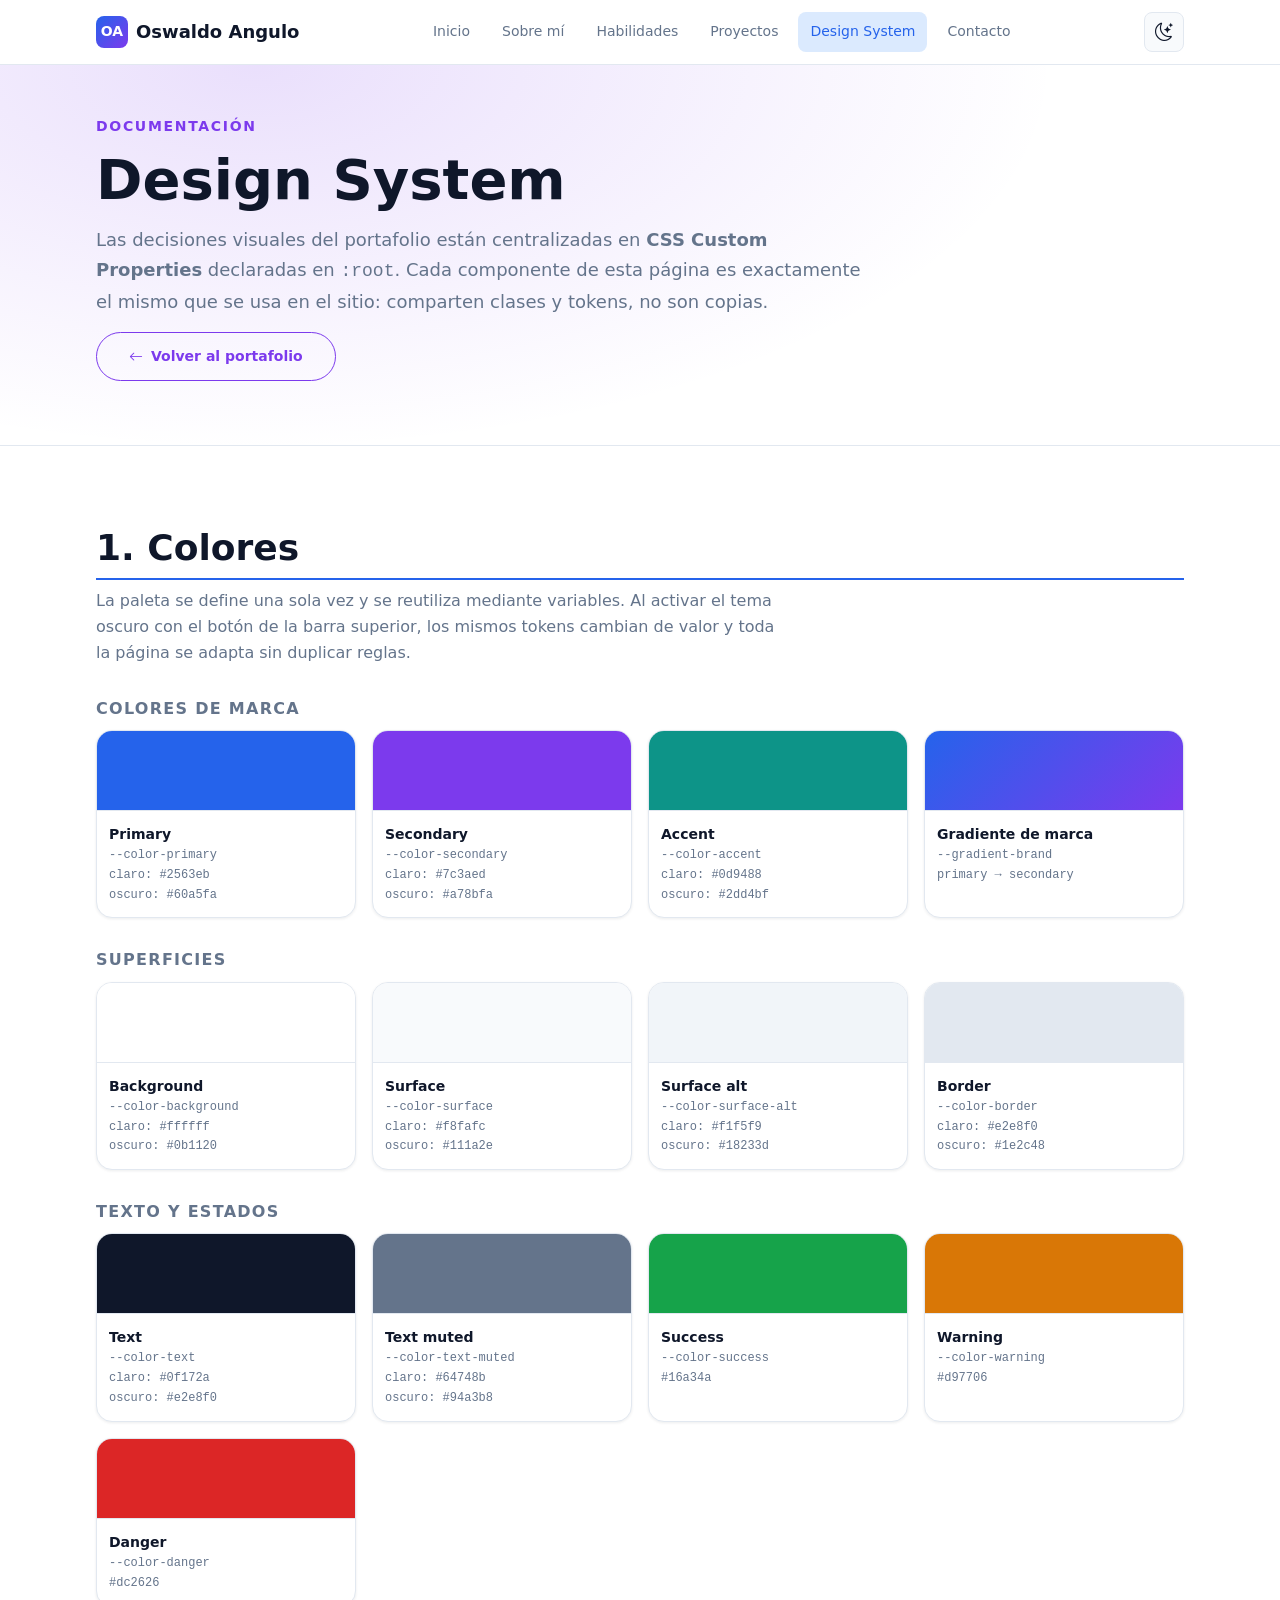
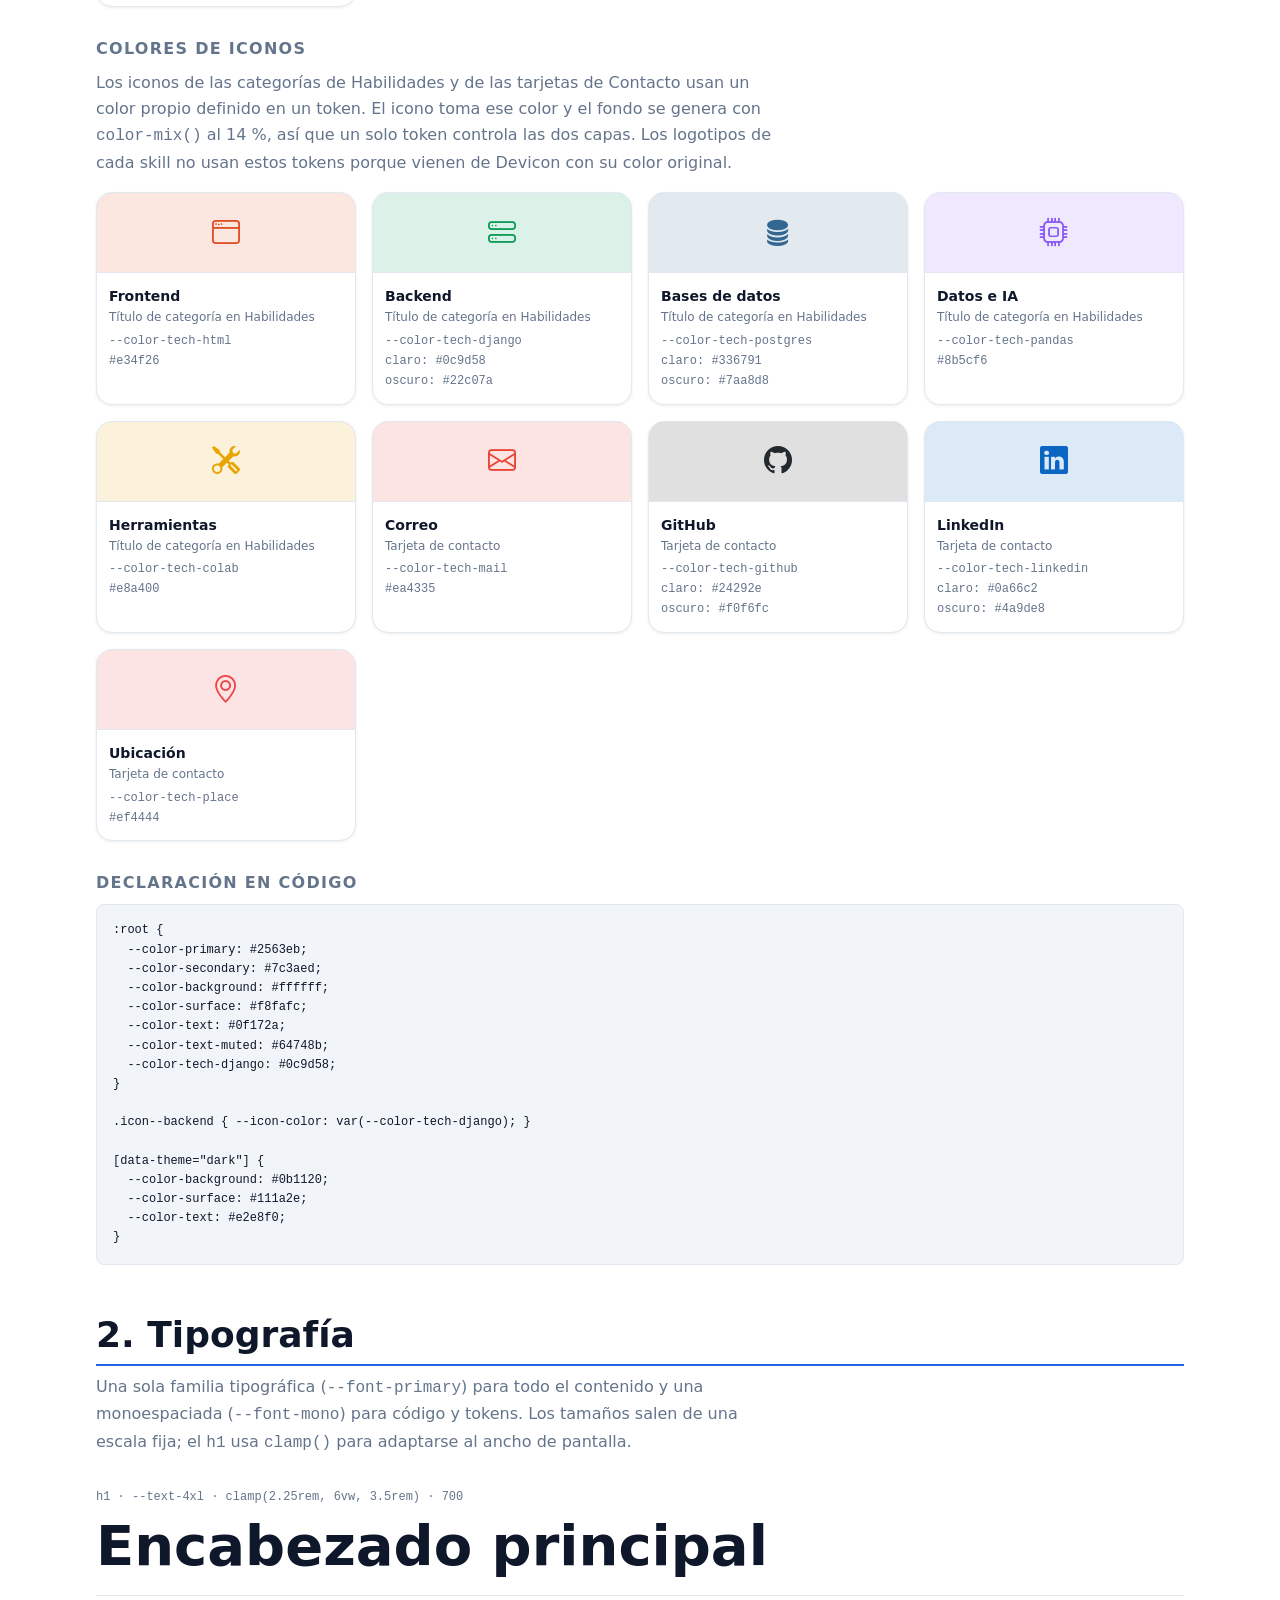
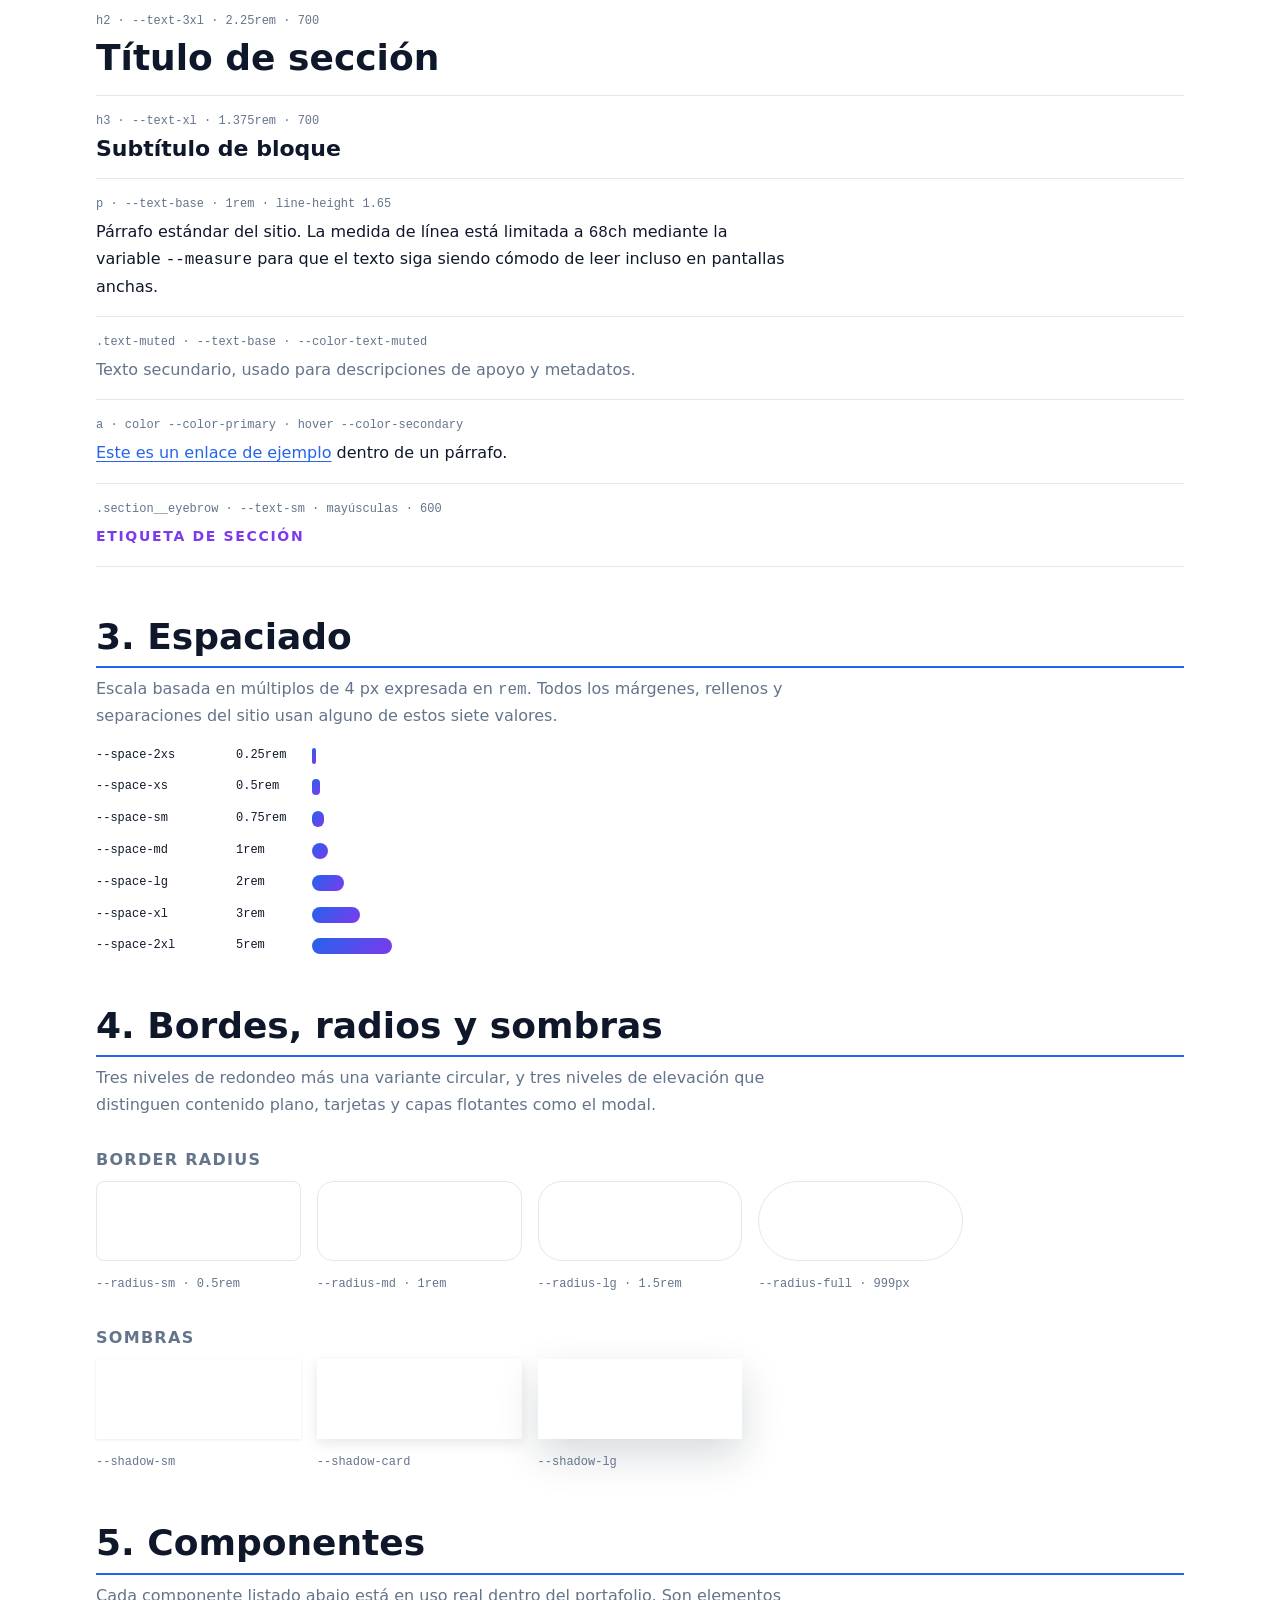
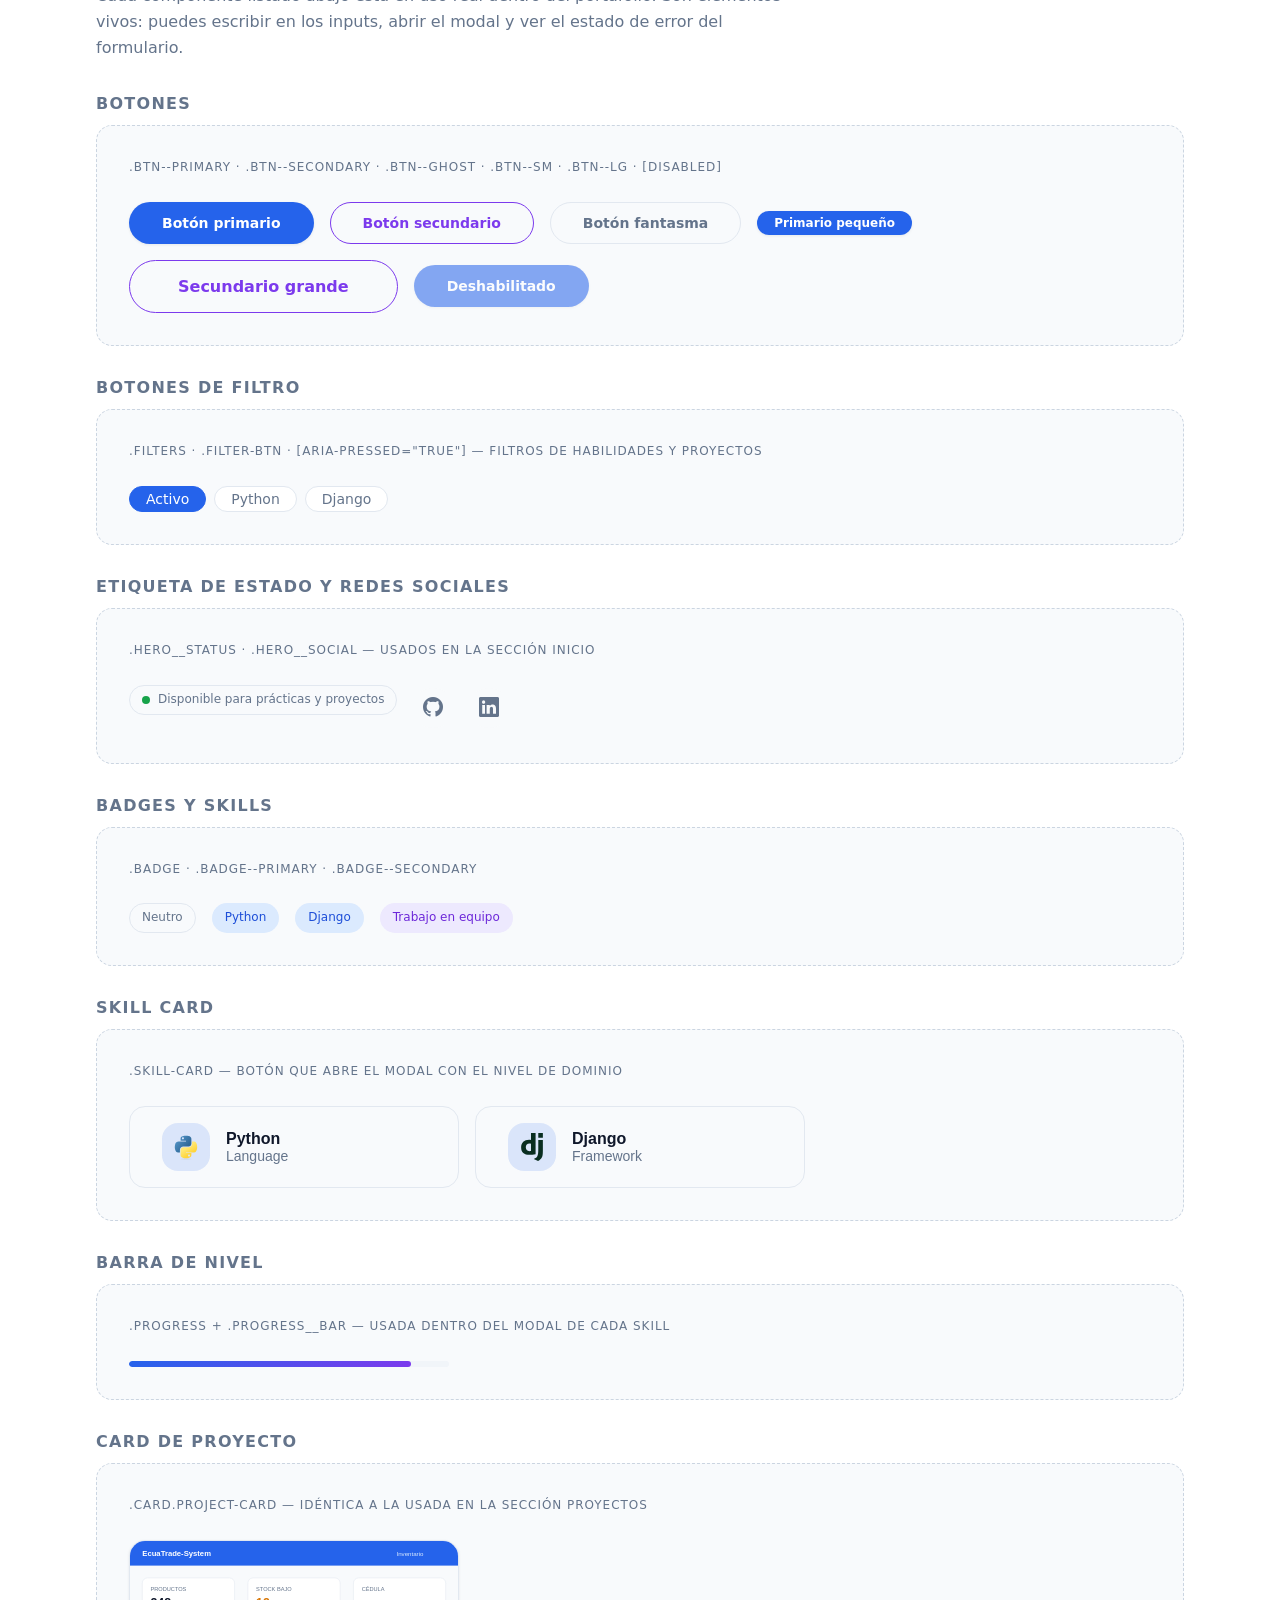
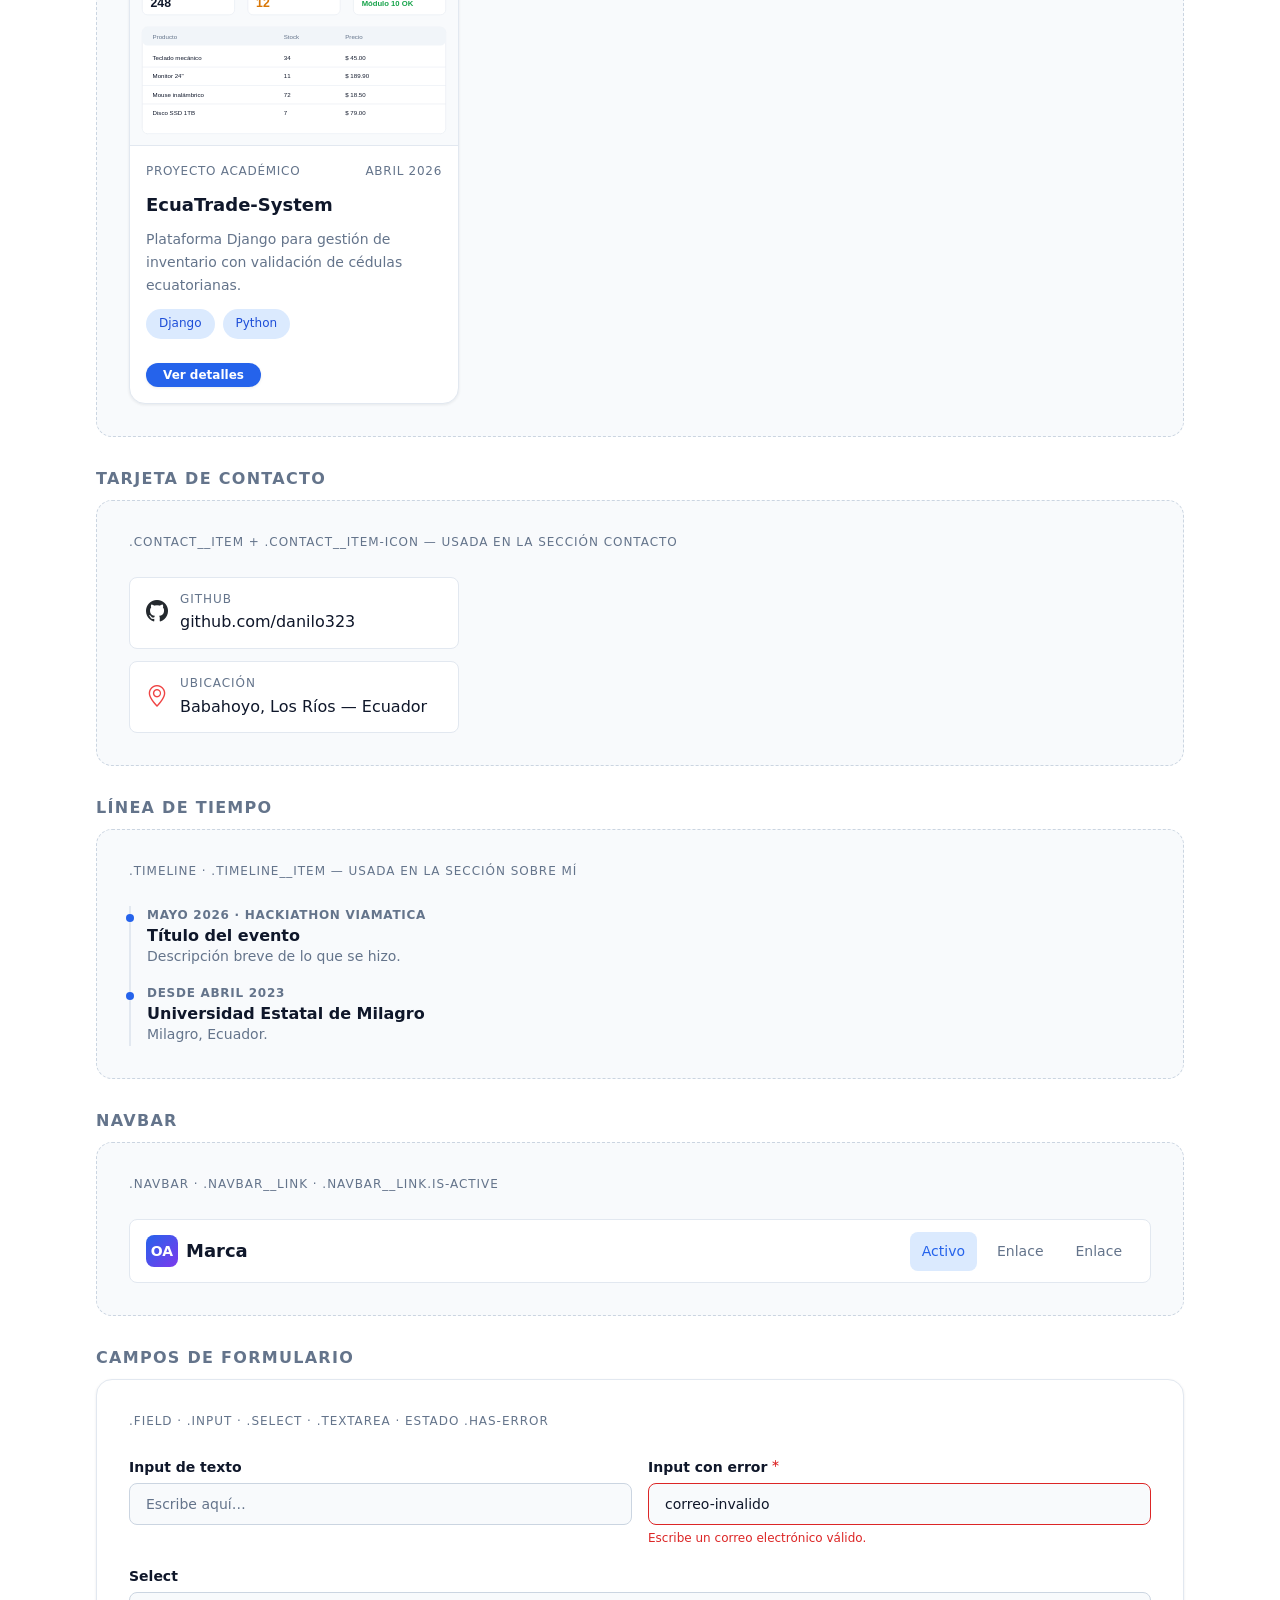
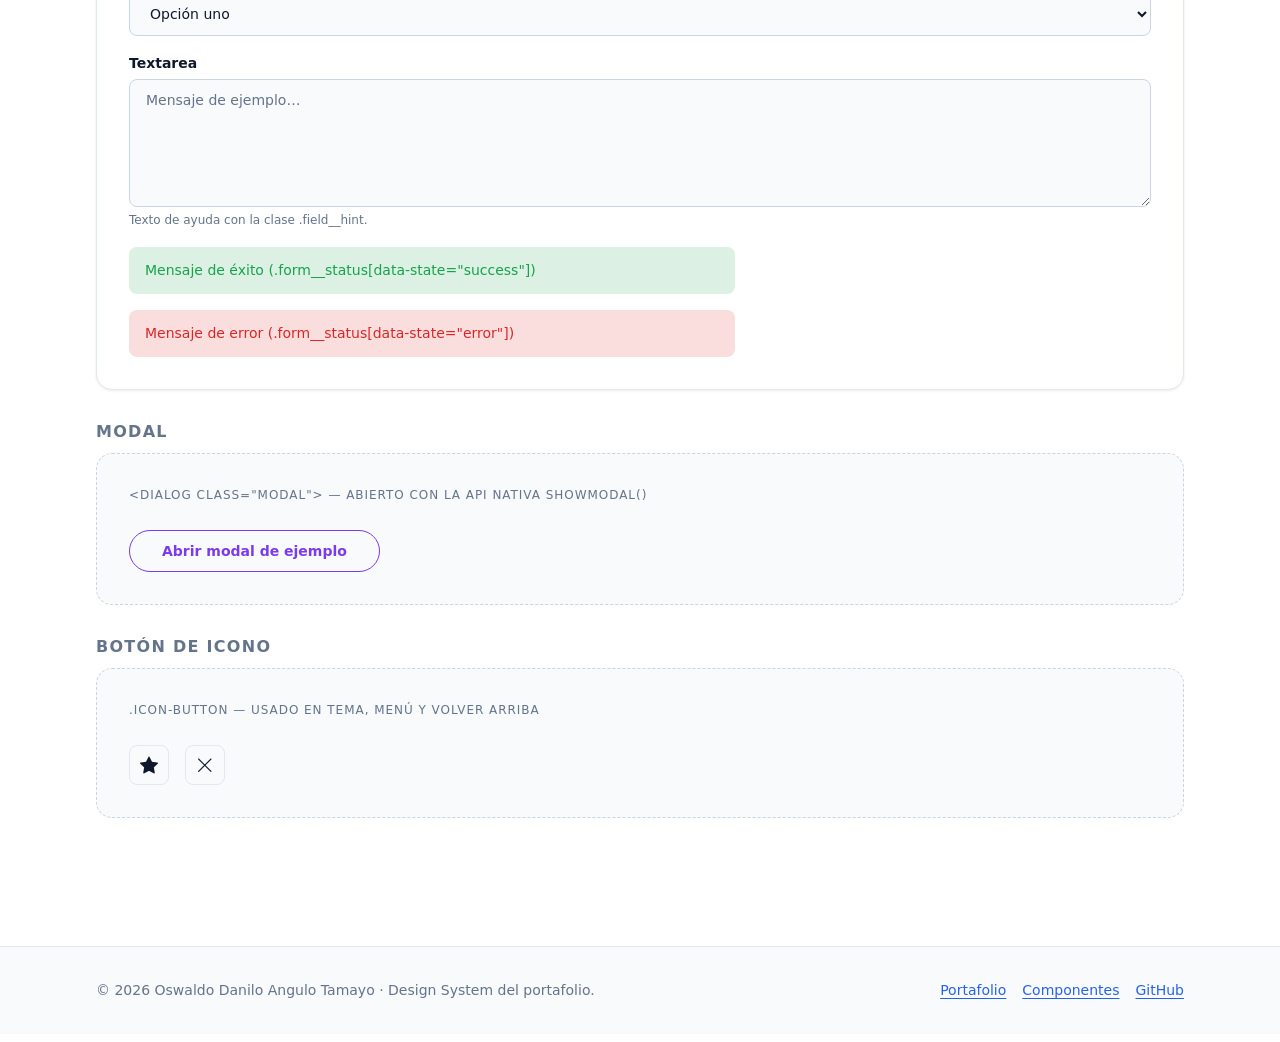
==== commit 9db3f494: "fix: enlaces de contacto reales, iconos locales y figcaption en figuras - WhatsApp, LinkedIn e Insta" ====
--- a/design-system.html
+++ b/design-system.html
@@ -483,7 +483,7 @@
               <a href="https://github.com/danilo323" aria-label="GitHub" target="_blank" rel="noopener noreferrer">
                 <i class="bi bi-github" aria-hidden="true"></i>
               </a>
-              <a href="https://linkedin.com/in/danilo" aria-label="LinkedIn" target="_blank" rel="noopener noreferrer">
+              <a href="https://www.linkedin.com/in/oswaldo-danilo-angulo-b00823311/" aria-label="LinkedIn" target="_blank" rel="noopener noreferrer">
                 <i class="bi bi-linkedin" aria-hidden="true"></i>
               </a>
             </div>
@@ -502,14 +502,14 @@
           <div class="showcase showcase--grid">
             <p class="showcase__caption">.skill-card — botón que abre el modal con el nivel de dominio</p>
             <button class="skill-card" type="button" data-open-skill="python">
-              <span class="skill-card__icon"><img src="https://cdn.jsdelivr.net/gh/devicons/devicon@latest/icons/python/python-original.svg" alt="" width="24" height="24"></span>
+              <span class="skill-card__icon"><img src="assets/vendor/devicon/python-original.svg" alt="" width="24" height="24"></span>
               <span class="skill-card__info">
                 <span class="skill-card__name">Python</span>
                 <span class="skill-card__subtitle">Language</span>
               </span>
             </button>
             <button class="skill-card" type="button" data-open-skill="django">
-              <span class="skill-card__icon"><img src="https://cdn.jsdelivr.net/gh/devicons/devicon@latest/icons/django/django-plain.svg" class="icon-invert-dark" alt="" width="24" height="24"></span>
+              <span class="skill-card__icon"><img src="assets/vendor/devicon/django-plain.svg" class="icon-invert-dark" alt="" width="24" height="24"></span>
               <span class="skill-card__info">
                 <span class="skill-card__name">Django</span>
                 <span class="skill-card__subtitle">Framework</span>
--- a/css/styles.css
+++ b/css/styles.css
@@ -68,6 +68,7 @@
   --color-tech-colab: #e8a400;
   --color-tech-github: #24292e;
   --color-tech-linkedin: #0a66c2;
+  --color-tech-whatsapp: #25d366;
   --color-tech-mail: #ea4335;
   --color-tech-place: #ef4444;
 
@@ -1409,3 +1410,20 @@
   background-color: color-mix(in srgb, var(--icon-color) 14%, transparent);
   border-bottom: var(--border-width) solid var(--color-border);
 }
+
+.project-card__caption {
+  padding: var(--space-2xs) var(--space-md);
+  font-size: var(--text-xs);
+  color: var(--color-text-muted);
+  background-color: var(--color-surface);
+  border-bottom: var(--border-width) solid var(--color-border);
+}
+
+.hero__figcaption {
+  margin-top: var(--space-sm);
+  font-size: var(--text-xs);
+  color: var(--color-text-muted);
+  text-align: center;
+}
+
+.icon--whatsapp { --icon-color: var(--color-tech-whatsapp); }
